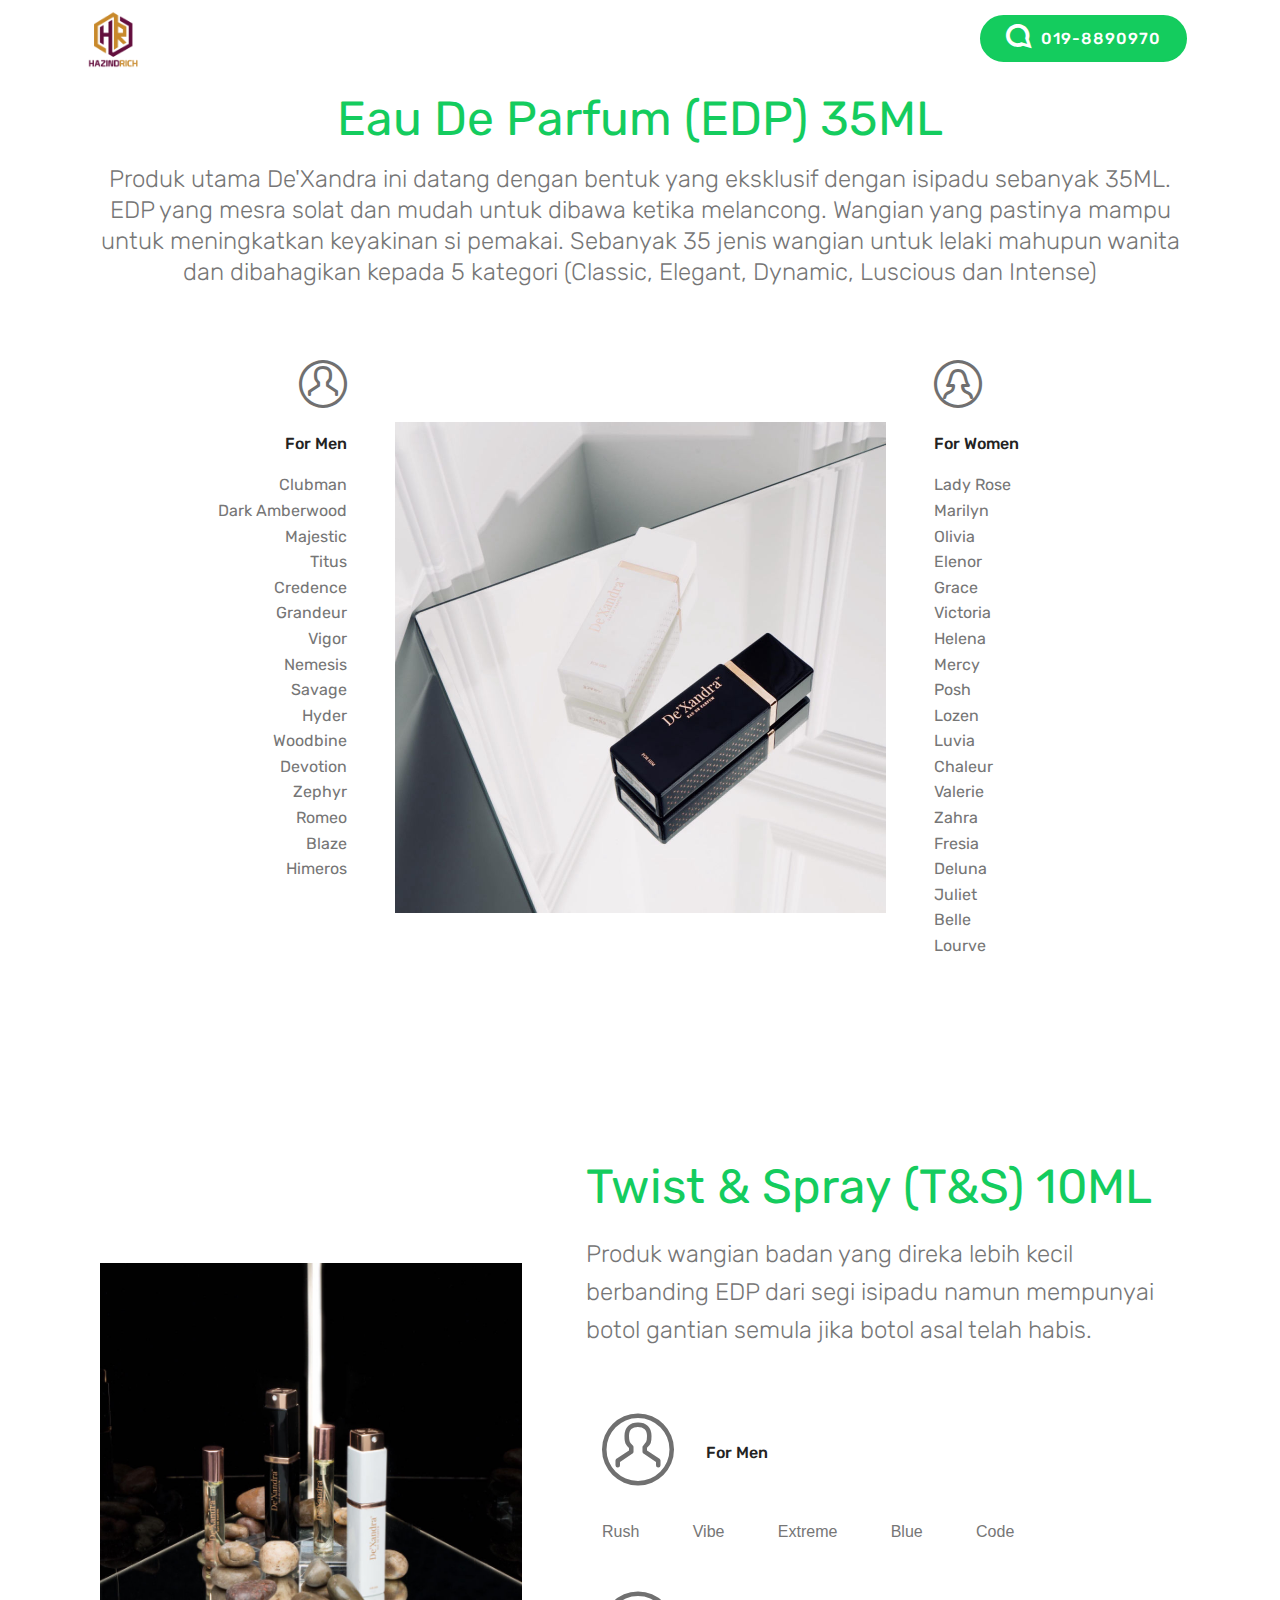
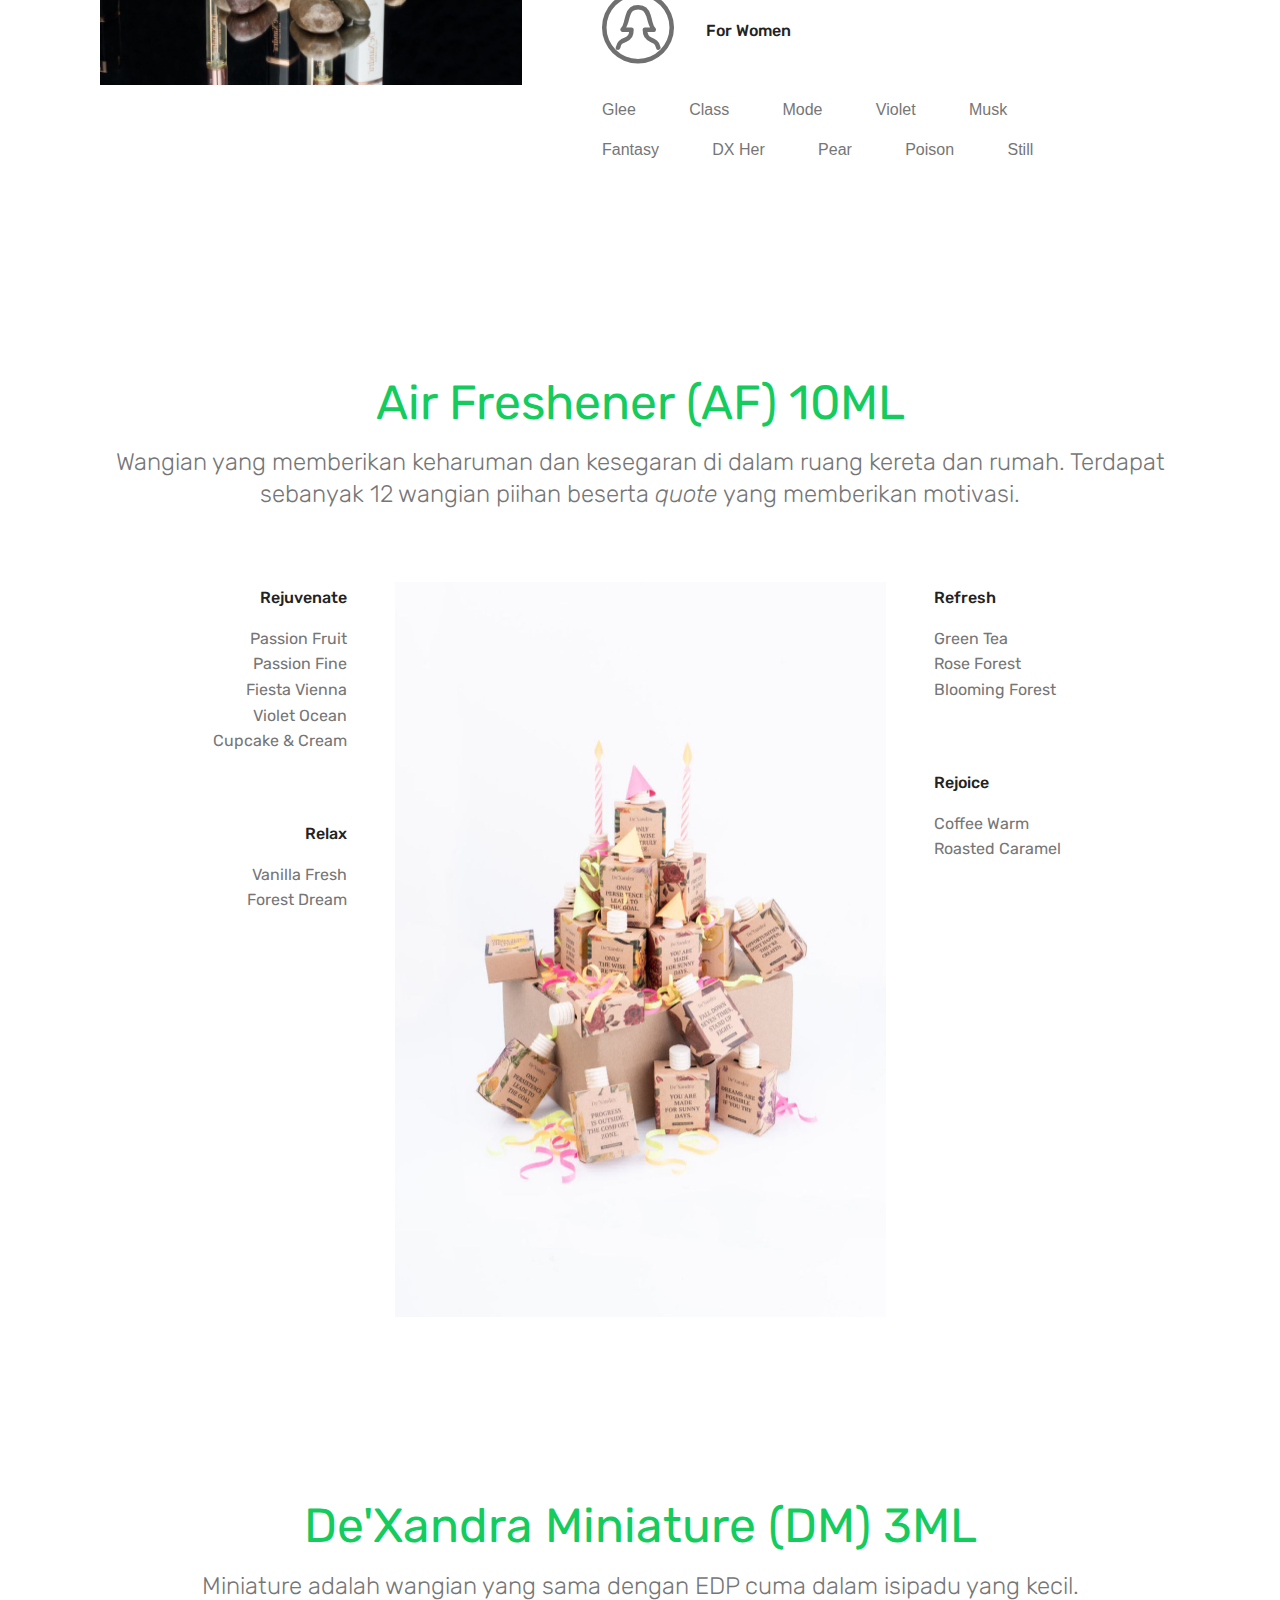
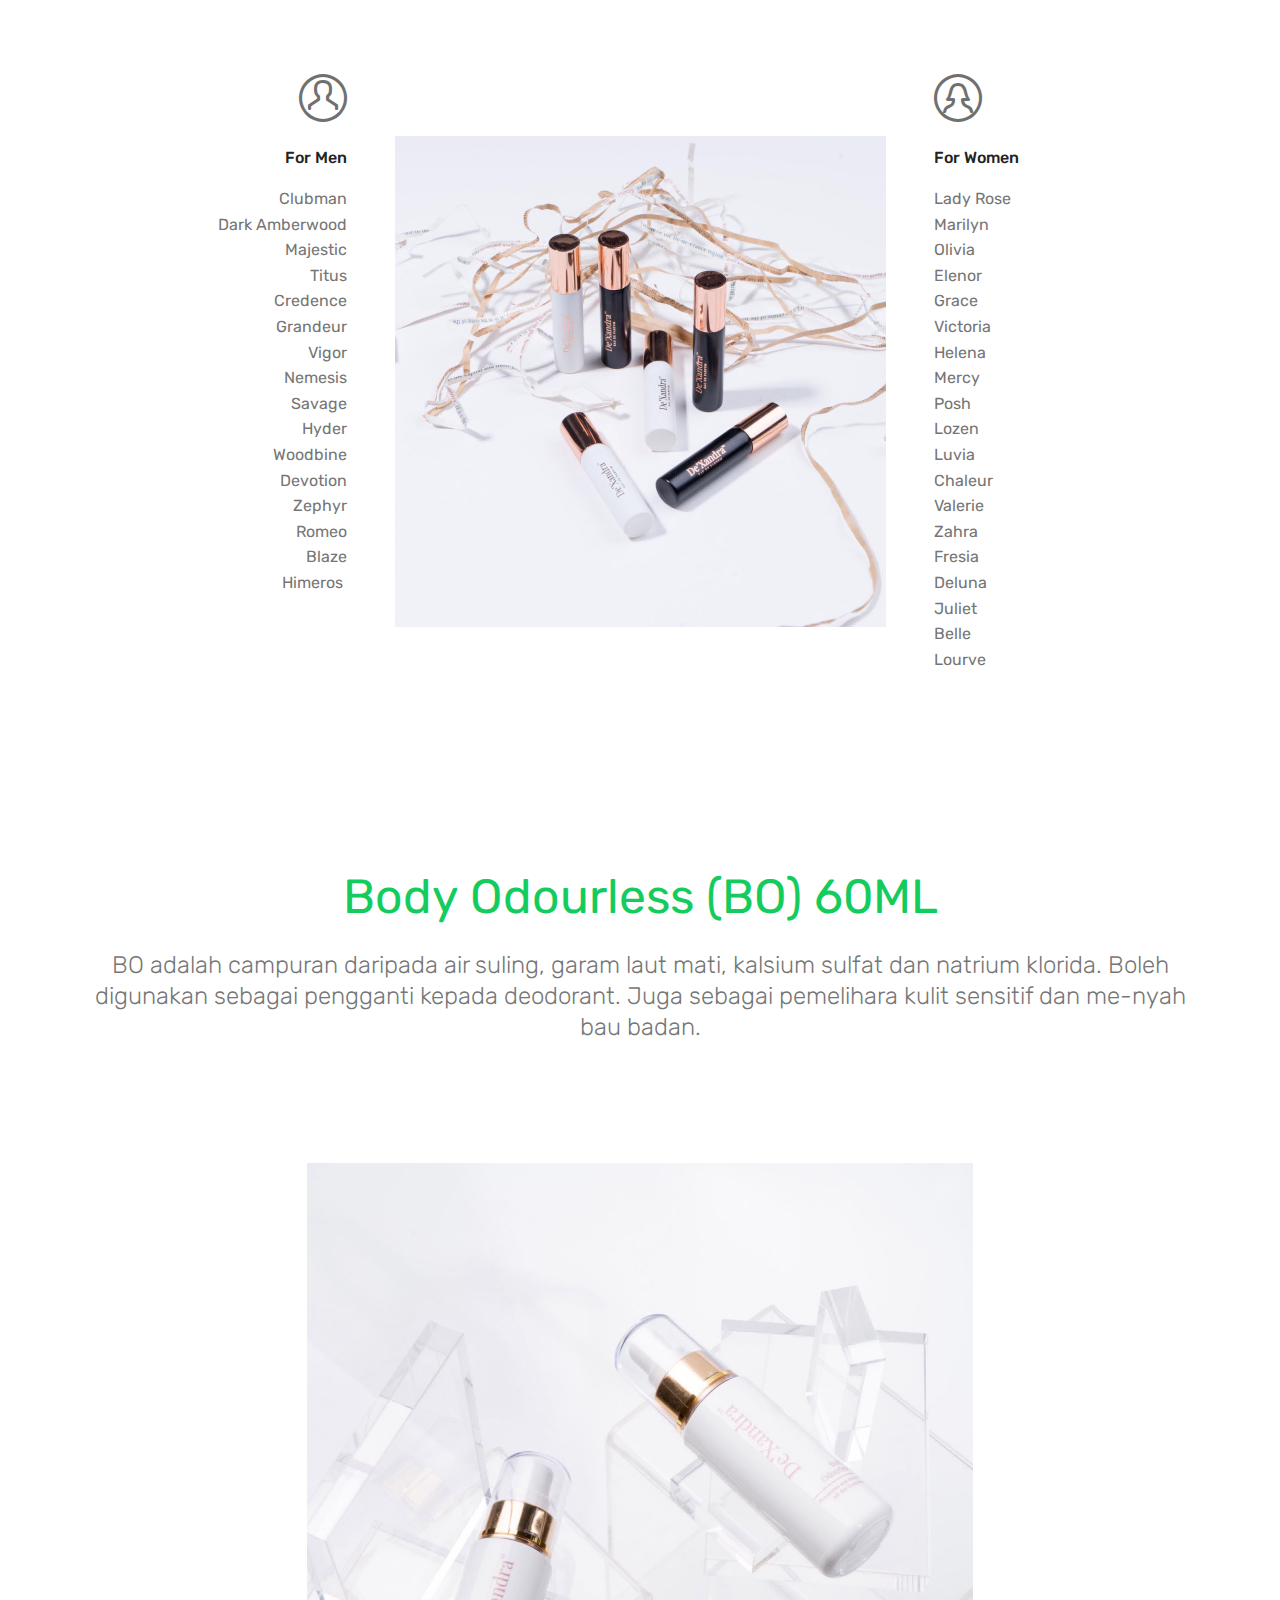
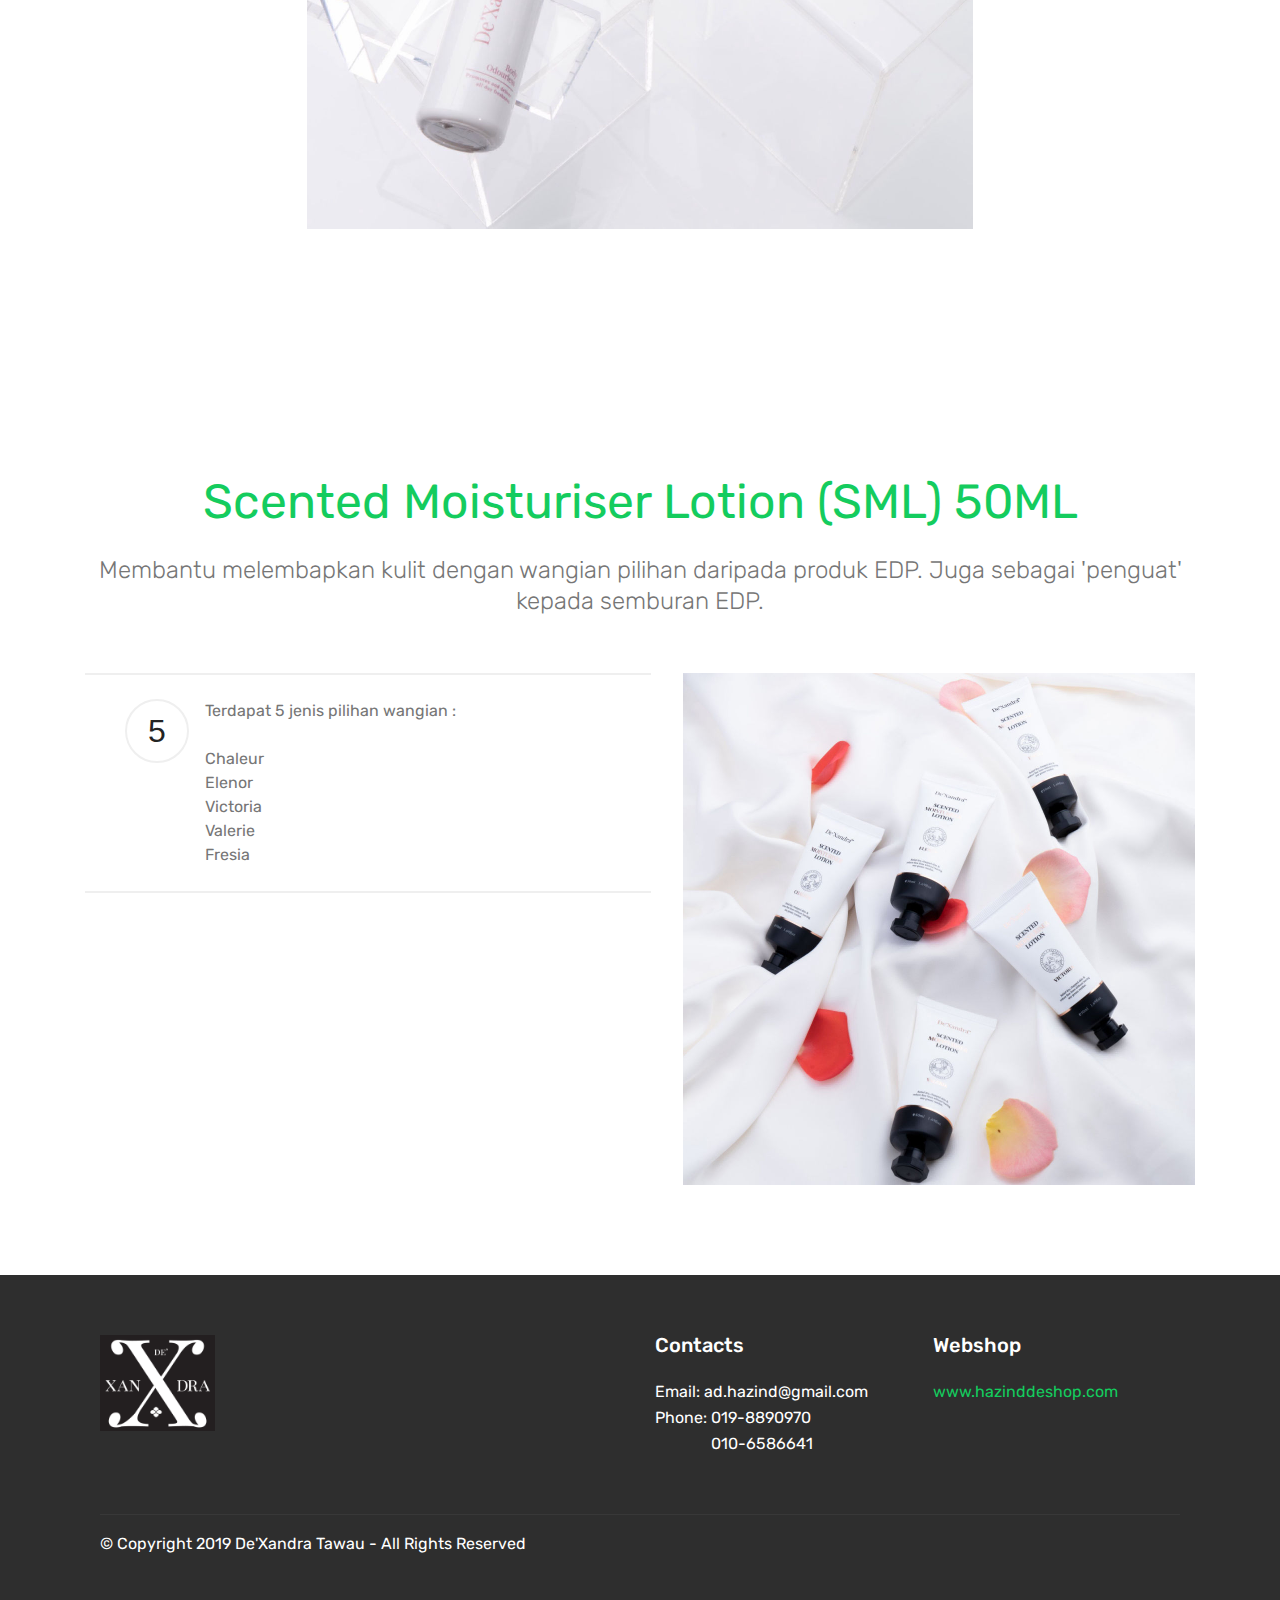
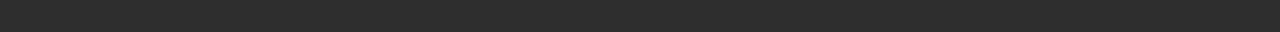
==== kenaliproduk.html @ 7e236469 "create github pages" ====
<!DOCTYPE html>
<html  >
<head>
  <!-- Site made with Mobirise Website Builder v4.10.7, https://mobirise.com -->
  <meta charset="UTF-8">
  <meta http-equiv="X-UA-Compatible" content="IE=edge">
  <meta name="generator" content="Mobirise v4.10.7, mobirise.com">
  <meta name="viewport" content="width=device-width, initial-scale=1, minimum-scale=1">
  <link rel="shortcut icon" href="assets/images/logo-hrich-final-122x122.png" type="image/x-icon">
  <meta name="description" content="Web Site Generator Description">
  
  <title>Produk</title>
  <link rel="stylesheet" href="assets/web/assets/mobirise-icons-bold/mobirise-icons-bold.css">
  <link rel="stylesheet" href="assets/web/assets/mobirise-icons/mobirise-icons.css">
  <link rel="stylesheet" href="assets/tether/tether.min.css">
  <link rel="stylesheet" href="assets/bootstrap/css/bootstrap.min.css">
  <link rel="stylesheet" href="assets/bootstrap/css/bootstrap-grid.min.css">
  <link rel="stylesheet" href="assets/bootstrap/css/bootstrap-reboot.min.css">
  <link rel="stylesheet" href="assets/socicon/css/styles.css">
  <link rel="stylesheet" href="assets/dropdown/css/style.css">
  <link rel="stylesheet" href="assets/theme/css/style.css">
  <link rel="stylesheet" href="assets/mobirise/css/mbr-additional.css" type="text/css">
  
  
  
</head>
<body>
  <section class="menu cid-rODPsnK6t2" once="menu" id="menu2-12">

    

    <nav class="navbar navbar-expand beta-menu navbar-dropdown align-items-center navbar-fixed-top navbar-toggleable-sm">
        <button class="navbar-toggler navbar-toggler-right" type="button" data-toggle="collapse" data-target="#navbarSupportedContent" aria-controls="navbarSupportedContent" aria-expanded="false" aria-label="Toggle navigation">
            <div class="hamburger">
                <span></span>
                <span></span>
                <span></span>
                <span></span>
            </div>
        </button>
        <div class="menu-logo">
            <div class="navbar-brand">
                <span class="navbar-logo">
                    
                        <a href="index.html"><img src="assets/images/logo-hrich-final-122x122.png" alt="" title="" style="height: 3.8rem;"></a>
                    
                </span>
                
            </div>
        </div>
        <div class="collapse navbar-collapse" id="navbarSupportedContent">
            
            <div class="navbar-buttons mbr-section-btn"><a class="btn btn-sm btn-primary display-4" href="http://www.wasap.my/+60198890970" target="_blank"><span class="socicon socicon-identica mbr-iconfont mbr-iconfont-btn"></span>
                    
                    019-8890970</a></div>
        </div>
    </nav>
</section>

<section class="engine"><a href="https://mobirise.info/t">free amp template</a></section><section class="features12 cid-rOG5N23fPe" id="features12-1k">
    
    

    

    <div class="container">
        <h2 class="mbr-section-title pb-2 mbr-fonts-style display-2"><a href="http://www.hazinddeshop.com" target="_blank">Eau De Parfum (EDP) 35ML</a></h2>
        <h3 class="mbr-section-subtitle pb-3 mbr-fonts-style display-5">Produk utama De'Xandra ini datang dengan bentuk yang eksklusif dengan isipadu sebanyak 35ML. EDP yang mesra solat dan mudah untuk dibawa ketika melancong. Wangian yang pastinya mampu untuk meningkatkan keyakinan si pemakai. Sebanyak 35 jenis wangian untuk lelaki mahupun wanita dan dibahagikan kepada 5 kategori (Classic, Elegant, Dynamic, Luscious dan Intense)</h3>

        <div class="media-container-row pt-5">
            <div class="block-content align-right">
                <div class="card pl-3 pr-3">
                    <div class="mbr-card-img-title">
                        <div class="card-img pb-3">
                             <span class="mbr-iconfont mbrib-user"></span>
                        </div>
                        <div class="mbr-crt-title">
                            <h4 class="card-title py-2 mbr-crt-title mbr-fonts-style display-7">
                                For Men</h4>
                        </div>
                    </div>                

                    <div class="card-box">
                        <p class="mbr-text mbr-section-text mbr-fonts-style display-7">
                            Clubman<br>Dark Amberwood<br>Majestic<br>Titus<br>Credence<br>Grandeur<br>Vigor<br>Nemesis<br>Savage<br>Hyder<br>Woodbine<br>Devotion<br>Zephyr<br>Romeo<br>Blaze<br>Himeros<br><br></p>
                    </div>
                </div>

                
            </div>

            <div class="mbr-figure m-auto" style="width: 50%;">
                <img src="assets/images/73413228-1820737238069653-815550560785661952-o-982x982.jpg" alt="Mobirise" title="">
            </div>

            <div class="block-content align-left">
                <div class="card pl-3 pr-3">
                    <div class="mbr-card-img-title">
                        <div class="card-img pb-3">
                             <span class="mbr-iconfont mbrib-user2"></span>
                        </div>
                        <div class="mbr-crt-title">
                            <h4 class="card-title py-2 mbr-crt-title mbr-fonts-style display-7">
                                For Women</h4>
                        </div>
                    </div>                

                    <div class="card-box">
                        <p class="mbr-text mbr-section-text mbr-fonts-style display-7">
                            Lady Rose<br>Marilyn<br>Olivia<br>Elenor<br>Grace<br>Victoria<br>Helena<br>Mercy<br>Posh<br>Lozen<br>Luvia<br>Chaleur<br>Valerie<br>Zahra<br>Fresia<br>Deluna<br>Juliet<br>Belle<br>Lourve</p>
                    </div>
                </div>

                
            </div>
        </div>
    </div>
</section>

<section class="features11 cid-rOGgxRdIjV" id="features11-1m">

    

    

    <div class="container">   
        <div class="col-md-12">
            <div class="media-container-row">
                <div class="mbr-figure m-auto" style="width: 45%;">
                    <img src="assets/images/77053039-1874132932730083-3305264650404233216-o-952x952.jpg" alt="Mobirise" title="">
                </div>
                <div class=" align-left aside-content">
                    <h2 class="mbr-title pt-2 mbr-fonts-style display-2"><a href="http://www.hazinddeshop.com" target="_blank">
                        Twist &amp; Spray (T&amp;S) 10ML</a></h2>
                    <div class="mbr-section-text">
                        <p class="mbr-text mb-5 pt-3 mbr-light mbr-fonts-style display-5">Produk wangian badan yang direka lebih kecil berbanding EDP dari segi isipadu namun mempunyai botol gantian semula jika botol asal telah habis.</p>
                    </div>

                    <div class="block-content">
                        <div class="card p-3 pr-3">
                            <div class="media">
                                <div class=" align-self-center card-img pb-3">
                                    <span class="mbr-iconfont mbrib-user"></span>
                                </div>     
                                <div class="media-body">
                                    <h4 class="card-title mbr-fonts-style display-7">
                                        For Men</h4>
                                </div>
                            </div>                

                            <div class="card-box">
                                <p class="block-text mbr-fonts-style display-7"></p><p><span style="font-size: 1rem; background-color: transparent;">Rush</span>&nbsp;&nbsp;&nbsp;&nbsp;&nbsp;&nbsp;&nbsp;&nbsp;&nbsp; &nbsp; Vibe&nbsp;&nbsp;&nbsp;&nbsp;&nbsp;&nbsp;&nbsp;&nbsp;&nbsp; &nbsp; Extreme&nbsp;&nbsp;&nbsp;&nbsp;&nbsp;&nbsp;&nbsp;&nbsp;&nbsp; &nbsp; Blue&nbsp;&nbsp;&nbsp;&nbsp;&nbsp;&nbsp;&nbsp;&nbsp;&nbsp; &nbsp; Code<span style="font-size: 1rem; background-color: transparent;">&nbsp; &nbsp;&nbsp;</span></p><p></p>
                            </div>
                        </div>

                        <div class="card p-3 pr-3">
                            <div class="media">
                                <div class="align-self-center card-img pb-3">
                                    <span class="mbr-iconfont mbrib-user2"></span>
                                </div>     
                                <div class="media-body">
                                    <h4 class="card-title mbr-fonts-style display-7">
                                        For Women</h4>
                                </div>
                            </div>                

                            <div class="card-box">
                                <p class="block-text mbr-fonts-style display-7"></p><p>
                                    Glee&nbsp;&nbsp;&nbsp;&nbsp;&nbsp;&nbsp;&nbsp;&nbsp;&nbsp; &nbsp; Class&nbsp;&nbsp;&nbsp;&nbsp;&nbsp;&nbsp;&nbsp;&nbsp;&nbsp; &nbsp; Mode&nbsp;&nbsp;&nbsp;&nbsp;&nbsp;&nbsp;&nbsp;&nbsp;&nbsp; &nbsp; Violet&nbsp;&nbsp;&nbsp;&nbsp;&nbsp;&nbsp;&nbsp;&nbsp;&nbsp; &nbsp; Musk</p><p>Fantasy&nbsp;&nbsp;&nbsp;&nbsp;&nbsp;&nbsp;&nbsp;&nbsp;&nbsp; &nbsp; DX Her&nbsp;&nbsp;&nbsp;&nbsp;&nbsp;&nbsp;&nbsp;&nbsp;&nbsp; &nbsp; Pear&nbsp;&nbsp;&nbsp;&nbsp;&nbsp;&nbsp;&nbsp;&nbsp;&nbsp; &nbsp; Poison&nbsp;&nbsp;&nbsp;&nbsp;&nbsp;&nbsp;&nbsp;&nbsp;&nbsp; &nbsp; Still</p><p></p>
                            </div>
                        </div>
                    </div>
                </div>
            </div>
        </div> 
    </div>          
</section>

<section class="features12 cid-rOG84f9kdB" id="features12-1l">
    
    

    

    <div class="container">
        <h2 class="mbr-section-title pb-2 mbr-fonts-style display-2"><a href="http://www.hazinddeshop.com">
            Air Freshener (AF) 10ML</a></h2>
        <h3 class="mbr-section-subtitle pb-3 mbr-fonts-style display-5">
            Wangian yang memberikan keharuman dan kesegaran di dalam ruang kereta dan rumah. Terdapat sebanyak 12 wangian piihan beserta <em>quote </em>yang memberikan motivasi.</h3>

        <div class="media-container-row pt-5">
            <div class="block-content align-right">
                <div class="card pl-3 pr-3 pb-5">
                    <div class="mbr-card-img-title">
                        
                        <div class="mbr-crt-title">
                            <h4 class="card-title py-2 mbr-crt-title mbr-fonts-style display-7">
                                Rejuvenate</h4>
                        </div>
                    </div>                

                    <div class="card-box">
                        <p class="mbr-text mbr-section-text mbr-fonts-style display-7">
                            Passion Fruit<br>Passion Fine<br>Fiesta Vienna<br>Violet Ocean<br>Cupcake &amp; Cream</p>
                    </div>
                </div>

                <div class="card pl-3 pr-3">
                    <div class="mbr-card-img-title">
                        
                        <div class="mbr-crt-title">
                            <h4 class="card-title py-2 mbr-crt-title mbr-fonts-style display-7">
                                Relax</h4>
                        </div>
                    </div>
                    <div class="card-box">
                        <p class="mbr-text mbr-section-text mbr-fonts-style display-7">
                            Vanilla Fresh<br>Forest Dream</p>
                    </div>
                </div>
            </div>

            <div class="mbr-figure m-auto" style="width: 50%;">
                <img src="assets/images/82979944-1940315989445110-6666655422331486208-o-982x1471.jpg" alt="Mobirise" title="">
            </div>

            <div class="block-content align-left">
                <div class="card pl-3 pr-3 pb-5">
                    <div class="mbr-card-img-title">
                        
                        <div class="mbr-crt-title">
                            <h4 class="card-title py-2 mbr-crt-title mbr-fonts-style display-7">
                                Refresh</h4>
                        </div>
                    </div>                

                    <div class="card-box">
                        <p class="mbr-text mbr-section-text mbr-fonts-style display-7">
                            Green Tea<br>Rose Forest<br>Blooming Forest</p>
                    </div>
                </div>

                <div class="card pl-3 pr-3">
                    <div class="mbr-card-img-title">
                        
                        <div class="mbr-crt-title">
                            <h4 class="card-title py-2 mbr-crt-title mbr-fonts-style display-7">
                                Rejoice</h4>
                        </div>
                    </div>
                    <div class="card-box">
                        <p class="mbr-text mbr-section-text mbr-fonts-style display-7">
                            Coffee Warm<br>Roasted Caramel</p>
                    </div>
                </div>
            </div>
        </div>
    </div>
</section>

<section class="features12 cid-rOGmTGc6AU" id="features12-1n">
    
    

    

    <div class="container">
        <h2 class="mbr-section-title pb-2 mbr-fonts-style display-2"><a href="http://www.hazinddeshop.com">
            De'Xandra Miniature (DM) 3ML</a></h2>
        <h3 class="mbr-section-subtitle pb-3 mbr-fonts-style display-5">
            Miniature adalah wangian yang sama dengan EDP cuma dalam isipadu yang kecil.</h3>

        <div class="media-container-row pt-5">
            <div class="block-content align-right">
                <div class="card pl-3 pr-3">
                    <div class="mbr-card-img-title">
                        <div class="card-img pb-3">
                             <span class="mbr-iconfont mbrib-user"></span>
                        </div>
                        <div class="mbr-crt-title">
                            <h4 class="card-title py-2 mbr-crt-title mbr-fonts-style display-7">
                                For Men</h4>
                        </div>
                    </div>                

                    <div class="card-box">
                        <p class="mbr-text mbr-section-text mbr-fonts-style display-7">Clubman
<br>Dark Amberwood
<br>Majestic
<br>Titus
<br>Credence
<br>Grandeur
<br>Vigor
<br>Nemesis
<br>Savage
<br>Hyder
<br>Woodbine
<br>Devotion
<br>Zephyr
<br>Romeo
<br>Blaze
<br>Himeros&nbsp;<br></p>
                    </div>
                </div>

                
            </div>

            <div class="mbr-figure m-auto" style="width: 50%;">
                <img src="assets/images/81234299-1919164448226931-4852994443805982720-o-982x982.jpg" alt="Mobirise" title="">
            </div>

            <div class="block-content align-left">
                <div class="card pl-3 pr-3">
                    <div class="mbr-card-img-title">
                        <div class="card-img pb-3">
                             <span class="mbr-iconfont mbrib-user2"></span>
                        </div>
                        <div class="mbr-crt-title">
                            <h4 class="card-title py-2 mbr-crt-title mbr-fonts-style display-7">
                                For Women</h4>
                        </div>
                    </div>                

                    <div class="card-box">
                        <p class="mbr-text mbr-section-text mbr-fonts-style display-7">Lady Rose
<br>Marilyn
<br>Olivia
<br>Elenor
<br>Grace
<br>Victoria
<br>Helena
<br>Mercy
<br>Posh
<br>Lozen
<br>Luvia
<br>Chaleur
<br>Valerie
<br>Zahra
<br>Fresia
<br>Deluna
<br>Juliet
<br>Belle
<br>Lourve</p>
                    </div>
                </div>

                
            </div>
        </div>
    </div>
</section>

<section class="features14 cid-rOGG4KeGp2" id="features14-1o">
    
    

    
    <div class="container align-center">
        <h2 class="mbr-section-title pb-3 mbr-fonts-style display-2"><a href="http://www.hazinddeshop.com">
            Body Odourless (BO) 60ML</a></h2>
        <h3 class="mbr-section-subtitle pb-5 mbr-fonts-style display-5">BO adalah campuran daripada air suling, garam laut mati, kalsium sulfat dan natrium klorida. Boleh digunakan sebagai pengganti kepada deodorant. Juga sebagai pemelihara kulit sensitif dan me-nyah bau badan.</h3>
        <div class="media-container-column">
            <div class="row justify-content-center">
                <div class="card p-4 col-12 col-md-6 col-lg-4 mbr-al-i-c">
                    <div class="media pb-3">
                        
                        <div class="media-body">
                            
                        </div>
                    </div>                
                    <div class="card-box align-left">
                        
                    </div>
                </div>

                <div class="card p-4 col-12 col-md-6 col-lg-4 mbr-al-i-c">
                <div class="media pb-3">
                    
                    <div class="media-body">
                        
                    </div>
                </div>
                    <div class="card-box align-left">
                        
                    </div>
                </div>

                <div class="card p-4 col-12 col-md-6 col-lg-4 mbr-al-i-c">
                <div class="media pb-3">
                    
                    <div class="media-body">
                        
                    </div>
                </div>
                    <div class="card-box align-left">
                        
                    </div>
                </div>

                
            </div>
            <div class="media-container-row image-row">
                <div class="mbr-figure" style="width: 60%;">
                    <img src="assets/images/71187397-1807450106065033-1467171849199681536-o-1332x1332.jpg" alt="Mobirise" title="">
                </div>
            </div>
        </div>
    </div>
</section>

<section class="counters4 counters cid-rOGHN8rk4S" id="counters4-1p">

    

    

    <div class="container pt-4 mt-2">
        <h2 class="mbr-section-title pb-3 align-center mbr-fonts-style display-2"><a href="http://www.hazinddeshop.com">Scented Moisturiser Lotion (SML) 50ML</a></h2>
        <h3 class="mbr-section-subtitle pb-5 align-center mbr-fonts-style display-5">
            Membantu melembapkan kulit dengan wangian pilihan daripada produk EDP. Juga sebagai 'penguat' kepada semburan EDP.</h3>
        <div class="media-container-row">
            <div class="media-block m-auto" style="width: 49%;">
                <div class="mbr-figure">
                    <img src="assets/images/82360156-1925012154308827-6504012252146827264-o-1024x1024.jpg" alt="" title="">
                </div>
            </div>
            <div class="cards-block">
                <div class="cards-container">
                    <div class="card px-3 align-left col-12">
                        <div class="panel-item p-4 d-flex align-items-start">
                            <div class="card-img pr-3">
                                <h3 class="img-text d-flex align-items-center justify-content-center">5</h3>
                            </div>
                            <div class="card-text">
                                
                                <p class="mbr-content-text mbr-fonts-style display-7">
                                    Terdapat 5 jenis pilihan wangian :<br><br>Chaleur<br>Elenor<br>Victoria<br>Valerie<br>Fresia</p>
                            </div>
                        </div>
                    </div>
                    
                    
                    
                </div>
            </div>
        </div>
    </div>
</section>

<section class="cid-rOM2avBDNs" id="footer1-z">

    

    

    <div class="container">
        <div class="media-container-row content text-white">
            <div class="col-12 col-md-3">
                <div class="media-wrap">
                    <a href="https://mobirise.com/">
                        <img src="assets/images/logo-marks-5-192x187.png" alt="Mobirise" title="">
                    </a>
                </div>
            </div>
            <div class="col-12 col-md-3 mbr-fonts-style display-7">
                <h5 class="pb-3"></h5>
                <p class="mbr-text"></p>
            </div>
            <div class="col-12 col-md-3 mbr-fonts-style display-7">
                <h5 class="pb-3">
                    Contacts
                </h5>
                <p class="mbr-text">
                    Email: ad.hazind@gmail.com
                    <br>Phone: 019-8890970<br>&nbsp; &nbsp; &nbsp; &nbsp; &nbsp; &nbsp; &nbsp; 010-6586641&nbsp;<br><br></p>
            </div>
            <div class="col-12 col-md-3 mbr-fonts-style display-7">
                <h5 class="pb-3">
                    Webshop</h5>
                <p class="mbr-text"><a href="https://www.hazinddeshop.com" target="_blank">www.hazinddeshop.com</a></p>
            </div>
        </div>
        <div class="footer-lower">
            <div class="media-container-row">
                <div class="col-sm-12">
                    <hr>
                </div>
            </div>
            <div class="media-container-row mbr-white">
                <div class="col-sm-6 copyright">
                    <p class="mbr-text mbr-fonts-style display-7">
                        © Copyright 2019 De'Xandra Tawau - All Rights Reserved
                    </p>
                </div>
                <div class="col-md-6">
                    
                </div>
            </div>
        </div>
    </div>
</section>


  <script src="assets/web/assets/jquery/jquery.min.js"></script>
  <script src="assets/tether/tether.min.js"></script>
  <script src="assets/popper/popper.min.js"></script>
  <script src="assets/bootstrap/js/bootstrap.min.js"></script>
  <script src="assets/smoothscroll/smooth-scroll.js"></script>
  <script src="assets/touchswipe/jquery.touch-swipe.min.js"></script>
  <script src="assets/viewportchecker/jquery.viewportchecker.js"></script>
  <script src="assets/dropdown/js/nav-dropdown.js"></script>
  <script src="assets/dropdown/js/navbar-dropdown.js"></script>
  <script src="assets/theme/js/script.js"></script>
  
  
</body>
</html>
---- assets/web/assets/mobirise-icons-bold/mobirise-icons-bold.css ----
@font-face {
  font-family: 'mobirise-icons-bold';
  src:  url('mobirise-icons-bold.eot?m1l4yr');
  src:  url('mobirise-icons-bold.eot?m1l4yr#iefix') format('embedded-opentype'),
    url('mobirise-icons-bold.ttf?m1l4yr') format('truetype'),
    url('mobirise-icons-bold.woff?m1l4yr') format('woff'),
    url('mobirise-icons-bold.svg?m1l4yr#mobirise-icons-bold') format('svg');
  font-weight: normal;
  font-style: normal;
}

[class^="mbrib-"], [class*="mbrib-"] {
  /* use !important to prevent issues with browser extensions that change fonts */
  font-family: 'mobirise-icons-bold' !important;
  speak: none;
  font-style: normal;
  font-weight: normal;
  font-variant: normal;
  text-transform: none;
  line-height: 1;

  /* Better Font Rendering =========== */
  -webkit-font-smoothing: antialiased;
  -moz-osx-font-smoothing: grayscale;
}

.mbrib-add-submenu:before {
  content: "\e900";
}
.mbrib-alert:before {
  content: "\e901";
}
.mbrib-align-center:before {
  content: "\e902";
}
.mbrib-align-justify:before {
  content: "\e903";
}
.mbrib-align-left:before {
  content: "\e904";
}
.mbrib-align-right:before {
  content: "\e905";
}
.mbrib-android:before {
  content: "\e906";
}
.mbrib-apple:before {
  content: "\e907";
}
.mbrib-arrow-down:before {
  content: "\e908";
}
.mbrib-arrow-next:before {
  content: "\e909";
}
.mbrib-arrow-prev:before {
  content: "\e90a";
}
.mbrib-arrow-up:before {
  content: "\e90b";
}
.mbrib-bold:before {
  content: "\e90c";
}
.mbrib-bookmark:before {
  content: "\e90d";
}
.mbrib-bootstrap:before {
  content: "\e90e";
}
.mbrib-briefcase:before {
  content: "\e90f";
}
.mbrib-browse:before {
  content: "\e910";
}
.mbrib-bulleted-list:before {
  content: "\e911";
}
.mbrib-calendar:before {
  content: "\e912";
}
.mbrib-camera:before {
  content: "\e913";
}
.mbrib-cart-add:before {
  content: "\e914";
}
.mbrib-cart-full:before {
  content: "\e915";
}
.mbrib-cash:before {
  content: "\e916";
}
.mbrib-change-style:before {
  content: "\e917";
}
.mbrib-chat:before {
  content: "\e918";
}
.mbrib-clock:before {
  content: "\e919";
}
.mbrib-close:before {
  content: "\e91a";
}
.mbrib-cloud:before {
  content: "\e91b";
}
.mbrib-code:before {
  content: "\e91c";
}
.mbrib-contact-form:before {
  content: "\e91d";
}
.mbrib-credit-card:before {
  content: "\e91e";
}
.mbrib-cursor-click:before {
  content: "\e91f";
}
.mbrib-cust-feedback:before {
  content: "\e920";
}
.mbrib-database:before {
  content: "\e921";
}
.mbrib-delivery:before {
  content: "\e922";
}
.mbrib-desktop:before {
  content: "\e923";
}
.mbrib-devices:before {
  content: "\e924";
}
.mbrib-down:before {
  content: "\e925";
}
.mbrib-download:before {
  content: "\e926";
}
.mbrib-drag-n-drop:before {
  content: "\e927";
}
.mbrib-drag-n-drop2:before {
  content: "\e928";
}
.mbrib-edit:before {
  content: "\e929";
}
.mbrib-edit2:before {
  content: "\e92a";
}
.mbrib-error:before {
  content: "\e92b";
}
.mbrib-extension:before {
  content: "\e92c";
}
.mbrib-features:before {
  content: "\e92d";
}
.mbrib-file:before {
  content: "\e92e";
}
.mbrib-flag:before {
  content: "\e92f";
}
.mbrib-folder:before {
  content: "\e930";
}
.mbrib-gift:before {
  content: "\e931";
}
.mbrib-github:before {
  content: "\e932";
}
.mbrib-globe-2:before {
  content: "\e933";
}
.mbrib-globe:before {
  content: "\e934";
}
.mbrib-growing-chart:before {
  content: "\e935";
}
.mbrib-hearth:before {
  content: "\e936";
}
.mbrib-help:before {
  content: "\e937";
}
.mbrib-home:before {
  content: "\e938";
}
.mbrib-hot-cup:before {
  content: "\e939";
}
.mbrib-idea:before {
  content: "\e93a";
}
.mbrib-image-gallery:before {
  content: "\e93b";
}
.mbrib-image-slider:before {
  content: "\e93c";
}
.mbrib-info:before {
  content: "\e93d";
}
.mbrib-italic:before {
  content: "\e93e";
}
.mbrib-key:before {
  content: "\e93f";
}
.mbrib-laptop:before {
  content: "\e940";
}
.mbrib-layers:before {
  content: "\e941";
}
.mbrib-left-right:before {
  content: "\e942";
}
.mbrib-left:before {
  content: "\e943";
}
.mbrib-letter:before {
  content: "\e944";
}
.mbrib-like:before {
  content: "\e945";
}
.mbrib-link:before {
  content: "\e946";
}
.mbrib-lock:before {
  content: "\e947";
}
.mbrib-login:before {
  content: "\e948";
}
.mbrib-logout:before {
  content: "\e949";
}
.mbrib-magic-stick:before {
  content: "\e94a";
}
.mbrib-map-pin:before {
  content: "\e94b";
}
.mbrib-menu:before {
  content: "\e94c";
}
.mbrib-mobile:before {
  content: "\e94d";
}
.mbrib-mobile2:before {
  content: "\e94e";
}
.mbrib-mobirise:before {
  content: "\e94f";
}
.mbrib-more-horizontal:before {
  content: "\e950";
}
.mbrib-more-vertical:before {
  content: "\e951";
}
.mbrib-music:before {
  content: "\e952";
}
.mbrib-new-file:before {
  content: "\e953";
}
.mbrib-numbered-list:before {
  content: "\e954";
}
.mbrib-opened-folder:before {
  content: "\e955";
}
.mbrib-pages:before {
  content: "\e956";
}
.mbrib-paper-plane:before {
  content: "\e957";
}
.mbrib-paperclip:before {
  content: "\e958";
}
.mbrib-photo:before {
  content: "\e959";
}
.mbrib-photos:before {
  content: "\e95a";
}
.mbrib-pin:before {
  content: "\e95b";
}
.mbrib-play:before {
  content: "\e95c";
}
.mbrib-plus:before {
  content: "\e95d";
}
.mbrib-preview:before {
  content: "\e95e";
}
.mbrib-print:before {
  content: "\e95f";
}
.mbrib-protect:before {
  content: "\e960";
}
.mbrib-question:before {
  content: "\e961";
}
.mbrib-quote-left:before {
  content: "\e962";
}
.mbrib-quote-right:before {
  content: "\e963";
}
.mbrib-redo:before {
  content: "\e964";
}
.mbrib-refresh:before {
  content: "\e965";
}
.mbrib-responsive:before {
  content: "\e966";
}
.mbrib-right:before {
  content: "\e967";
}
.mbrib-rocket:before {
  content: "\e968";
}
.mbrib-sad-face:before {
  content: "\e969";
}
.mbrib-sale:before {
  content: "\e96a";
}
.mbrib-save:before {
  content: "\e96b";
}
.mbrib-search:before {
  content: "\e96c";
}
.mbrib-setting:before {
  content: "\e96d";
}
.mbrib-setting2:before {
  content: "\e96e";
}
.mbrib-setting3:before {
  content: "\e96f";
}
.mbrib-share:before {
  content: "\e970";
}
.mbrib-shopping-bag:before {
  content: "\e971";
}
.mbrib-shopping-basket:before {
  content: "\e972";
}
.mbrib-shopping-cart:before {
  content: "\e973";
}
.mbrib-sites:before {
  content: "\e974";
}
.mbrib-smile-face:before {
  content: "\e975";
}
.mbrib-speed:before {
  content: "\e976";
}
.mbrib-star:before {
  content: "\e977";
}
.mbrib-success:before {
  content: "\e978";
}
.mbrib-sun:before {
  content: "\e979";
}
.mbrib-sun2:before {
  content: "\e97a";
}
.mbrib-tablet-vertical:before {
  content: "\e97b";
}
.mbrib-tablet:before {
  content: "\e97c";
}
.mbrib-target:before {
  content: "\e97d";
}
.mbrib-timer:before {
  content: "\e97e";
}
.mbrib-to-ftp:before {
  content: "\e97f";
}
.mbrib-to-local-drive:before {
  content: "\e980";
}
.mbrib-touch-swipe:before {
  content: "\e981";
}
.mbrib-touch:before {
  content: "\e982";
}
.mbrib-trash:before {
  content: "\e983";
}
.mbrib-underline:before {
  content: "\e984";
}
.mbrib-undo:before {
  content: "\e985";
}
.mbrib-unlink:before {
  content: "\e986";
}
.mbrib-unlock:before {
  content: "\e987";
}
.mbrib-up-down:before {
  content: "\e988";
}
.mbrib-up:before {
  content: "\e989";
}
.mbrib-update:before {
  content: "\e98a";
}
.mbrib-upload:before {
  content: "\e98b";
}
.mbrib-user:before {
  content: "\e98c";
}
.mbrib-user2:before {
  content: "\e98d";
}
.mbrib-users:before {
  content: "\e98e";
}
.mbrib-video-play:before {
  content: "\e98f";
}
.mbrib-video:before {
  content: "\e990";
}
.mbrib-watch:before {
  content: "\e991";
}
.mbrib-website-theme:before {
  content: "\e992";
}
.mbrib-wifi:before {
  content: "\e993";
}
.mbrib-windows:before {
  content: "\e994";
}
.mbrib-zoom-out:before {
  content: "\e995";
}
---- assets/web/assets/mobirise-icons/mobirise-icons.css ----
@font-face {
  font-family: 'MobiriseIcons';
  src:  url('mobirise-icons.eot?spat4u');
  src:  url('mobirise-icons.eot?spat4u#iefix') format('embedded-opentype'),
    url('mobirise-icons.ttf?spat4u') format('truetype'),
    url('mobirise-icons.woff?spat4u') format('woff'),
    url('mobirise-icons.svg?spat4u#MobiriseIcons') format('svg');
  font-weight: normal;
  font-style: normal;
}

[class^="mbri-"], [class*=" mbri-"] {
  /* use !important to prevent issues with browser extensions that change fonts */
  font-family: MobiriseIcons !important;
  speak: none;
  font-style: normal;
  font-weight: normal;
  font-variant: normal;
  text-transform: none;
  line-height: 1;

  /* Better Font Rendering =========== */
  -webkit-font-smoothing: antialiased;
  -moz-osx-font-smoothing: grayscale;
}

.mbri-add-submenu:before {
  content: "\e900";
}
.mbri-alert:before {
  content: "\e901";
}
.mbri-align-center:before {
  content: "\e902";
}
.mbri-align-justify:before {
  content: "\e903";
}
.mbri-align-left:before {
  content: "\e904";
}
.mbri-align-right:before {
  content: "\e905";
}
.mbri-android:before {
  content: "\e906";
}
.mbri-apple:before {
  content: "\e907";
}
.mbri-arrow-down:before {
  content: "\e908";
}
.mbri-arrow-next:before {
  content: "\e909";
}
.mbri-arrow-prev:before {
  content: "\e90a";
}
.mbri-arrow-up:before {
  content: "\e90b";
}
.mbri-bold:before {
  content: "\e90c";
}
.mbri-bookmark:before {
  content: "\e90d";
}
.mbri-bootstrap:before {
  content: "\e90e";
}
.mbri-briefcase:before {
  content: "\e90f";
}
.mbri-browse:before {
  content: "\e910";
}
.mbri-bulleted-list:before {
  content: "\e911";
}
.mbri-calendar:before {
  content: "\e912";
}
.mbri-camera:before {
  content: "\e913";
}
.mbri-cart-add:before {
  content: "\e914";
}
.mbri-cart-full:before {
  content: "\e915";
}
.mbri-cash:before {
  content: "\e916";
}
.mbri-change-style:before {
  content: "\e917";
}
.mbri-chat:before {
  content: "\e918";
}
.mbri-clock:before {
  content: "\e919";
}
.mbri-close:before {
  content: "\e91a";
}
.mbri-cloud:before {
  content: "\e91b";
}
.mbri-code:before {
  content: "\e91c";
}
.mbri-contact-form:before {
  content: "\e91d";
}
.mbri-credit-card:before {
  content: "\e91e";
}
.mbri-cursor-click:before {
  content: "\e91f";
}
.mbri-cust-feedback:before {
  content: "\e920";
}
.mbri-database:before {
  content: "\e921";
}
.mbri-delivery:before {
  content: "\e922";
}
.mbri-desktop:before {
  content: "\e923";
}
.mbri-devices:before {
  content: "\e924";
}
.mbri-down:before {
  content: "\e925";
}
.mbri-download:before {
  content: "\e989";
}
.mbri-drag-n-drop:before {
  content: "\e927";
}
.mbri-drag-n-drop2:before {
  content: "\e928";
}
.mbri-edit:before {
  content: "\e929";
}
.mbri-edit2:before {
  content: "\e92a";
}
.mbri-error:before {
  content: "\e92b";
}
.mbri-extension:before {
  content: "\e92c";
}
.mbri-features:before {
  content: "\e92d";
}
.mbri-file:before {
  content: "\e92e";
}
.mbri-flag:before {
  content: "\e92f";
}
.mbri-folder:before {
  content: "\e930";
}
.mbri-gift:before {
  content: "\e931";
}
.mbri-github:before {
  content: "\e932";
}
.mbri-globe:before {
  content: "\e933";
}
.mbri-globe-2:before {
  content: "\e934";
}
.mbri-growing-chart:before {
  content: "\e935";
}
.mbri-hearth:before {
  content: "\e936";
}
.mbri-help:before {
  content: "\e937";
}
.mbri-home:before {
  content: "\e938";
}
.mbri-hot-cup:before {
  content: "\e939";
}
.mbri-idea:before {
  content: "\e93a";
}
.mbri-image-gallery:before {
  content: "\e93b";
}
.mbri-image-slider:before {
  content: "\e93c";
}
.mbri-info:before {
  content: "\e93d";
}
.mbri-italic:before {
  content: "\e93e";
}
.mbri-key:before {
  content: "\e93f";
}
.mbri-laptop:before {
  content: "\e940";
}
.mbri-layers:before {
  content: "\e941";
}
.mbri-left-right:before {
  content: "\e942";
}
.mbri-left:before {
  content: "\e943";
}
.mbri-letter:before {
  content: "\e944";
}
.mbri-like:before {
  content: "\e945";
}
.mbri-link:before {
  content: "\e946";
}
.mbri-lock:before {
  content: "\e947";
}
.mbri-login:before {
  content: "\e948";
}
.mbri-logout:before {
  content: "\e949";
}
.mbri-magic-stick:before {
  content: "\e94a";
}
.mbri-map-pin:before {
  content: "\e94b";
}
.mbri-menu:before {
  content: "\e94c";
}
.mbri-mobile:before {
  content: "\e94d";
}
.mbri-mobile2:before {
  content: "\e94e";
}
.mbri-mobirise:before {
  content: "\e94f";
}
.mbri-more-horizontal:before {
  content: "\e950";
}
.mbri-more-vertical:before {
  content: "\e951";
}
.mbri-music:before {
  content: "\e952";
}
.mbri-new-file:before {
  content: "\e953";
}
.mbri-numbered-list:before {
  content: "\e954";
}
.mbri-opened-folder:before {
  content: "\e955";
}
.mbri-pages:before {
  content: "\e956";
}
.mbri-paper-plane:before {
  content: "\e957";
}
.mbri-paperclip:before {
  content: "\e958";
}
.mbri-photo:before {
  content: "\e959";
}
.mbri-photos:before {
  content: "\e95a";
}
.mbri-pin:before {
  content: "\e95b";
}
.mbri-play:before {
  content: "\e95c";
}
.mbri-plus:before {
  content: "\e95d";
}
.mbri-preview:before {
  content: "\e95e";
}
.mbri-print:before {
  content: "\e95f";
}
.mbri-protect:before {
  content: "\e960";
}
.mbri-question:before {
  content: "\e961";
}
.mbri-quote-left:before {
  content: "\e962";
}
.mbri-quote-right:before {
  content: "\e963";
}
.mbri-refresh:before {
  content: "\e964";
}
.mbri-responsive:before {
  content: "\e965";
}
.mbri-right:before {
  content: "\e966";
}
.mbri-rocket:before {
  content: "\e967";
}
.mbri-sad-face:before {
  content: "\e968";
}
.mbri-sale:before {
  content: "\e969";
}
.mbri-save:before {
  content: "\e96a";
}
.mbri-search:before {
  content: "\e96b";
}
.mbri-setting:before {
  content: "\e96c";
}
.mbri-setting2:before {
  content: "\e96d";
}
.mbri-setting3:before {
  content: "\e96e";
}
.mbri-share:before {
  content: "\e96f";
}
.mbri-shopping-bag:before {
  content: "\e970";
}
.mbri-shopping-basket:before {
  content: "\e971";
}
.mbri-shopping-cart:before {
  content: "\e972";
}
.mbri-sites:before {
  content: "\e973";
}
.mbri-smile-face:before {
  content: "\e974";
}
.mbri-speed:before {
  content: "\e975";
}
.mbri-star:before {
  content: "\e976";
}
.mbri-success:before {
  content: "\e977";
}
.mbri-sun:before {
  content: "\e978";
}
.mbri-sun2:before {
  content: "\e979";
}
.mbri-tablet:before {
  content: "\e97a";
}
.mbri-tablet-vertical:before {
  content: "\e97b";
}
.mbri-target:before {
  content: "\e97c";
}
.mbri-timer:before {
  content: "\e97d";
}
.mbri-to-ftp:before {
  content: "\e97e";
}
.mbri-to-local-drive:before {
  content: "\e97f";
}
.mbri-touch-swipe:before {
  content: "\e980";
}
.mbri-touch:before {
  content: "\e981";
}
.mbri-trash:before {
  content: "\e982";
}
.mbri-underline:before {
  content: "\e983";
}
.mbri-unlink:before {
  content: "\e984";
}
.mbri-unlock:before {
  content: "\e985";
}
.mbri-up-down:before {
  content: "\e986";
}
.mbri-up:before {
  content: "\e987";
}
.mbri-update:before {
  content: "\e988";
}
.mbri-upload:before {
 content: "\e926"; 
}
.mbri-user:before {
  content: "\e98a";
}
.mbri-user2:before {
  content: "\e98b";
}
.mbri-users:before {
  content: "\e98c";
}
.mbri-video:before {
  content: "\e98d";
}
.mbri-video-play:before {
  content: "\e98e";
}
.mbri-watch:before {
  content: "\e98f";
}
.mbri-website-theme:before {
  content: "\e990";
}
.mbri-wifi:before {
  content: "\e991";
}
.mbri-windows:before {
  content: "\e992";
}
.mbri-zoom-out:before {
  content: "\e993";
}
.mbri-redo:before {
  content: "\e994";
}
.mbri-undo:before {
  content: "\e995";
}
---- assets/socicon/css/styles.css ----
@charset "UTF-8";

@font-face {
  font-family: "socicon";
  src:url("../fonts/socicon.eot");
  src:url("../fonts/socicon.eot?#iefix") format("embedded-opentype"),
    url("../fonts/socicon.woff") format("woff"),
    url("../fonts/socicon.ttf") format("truetype"),
    url("../fonts/socicon.svg#socicon") format("svg");
  font-weight: normal;
  font-style: normal;

}

[data-icon]:before {
  font-family: "socicon" !important;
  content: attr(data-icon);
  font-style: normal !important;
  font-weight: normal !important;
  font-variant: normal !important;
  text-transform: none !important;
  speak: none;
  line-height: 1;
  -webkit-font-smoothing: antialiased;
  -moz-osx-font-smoothing: grayscale;
}

[class^="socicon-"]:before,
[class*=" socicon-"]:before {
  font-family: "socicon" !important;
  font-style: normal !important;
  font-weight: normal !important;
  font-variant: normal !important;
  text-transform: none !important;
  speak: none;
  line-height: 1;
  -webkit-font-smoothing: antialiased;
  -moz-osx-font-smoothing: grayscale;
}

.socicon-modelmayhem:before {
  content: "\e000";
}
.socicon-mixcloud:before {
  content: "\e001";
}
.socicon-drupal:before {
  content: "\e002";
}
.socicon-swarm:before {
  content: "\e003";
}
.socicon-istock:before {
  content: "\e004";
}
.socicon-yammer:before {
  content: "\e005";
}
.socicon-ello:before {
  content: "\e006";
}
.socicon-stackoverflow:before {
  content: "\e007";
}
.socicon-persona:before {
  content: "\e008";
}
.socicon-triplej:before {
  content: "\e009";
}
.socicon-houzz:before {
  content: "\e00a";
}
.socicon-rss:before {
  content: "\e00b";
}
.socicon-paypal:before {
  content: "\e00c";
}
.socicon-odnoklassniki:before {
  content: "\e00d";
}
.socicon-airbnb:before {
  content: "\e00e";
}
.socicon-periscope:before {
  content: "\e00f";
}
.socicon-outlook:before {
  content: "\e010";
}
.socicon-coderwall:before {
  content: "\e011";
}
.socicon-tripadvisor:before {
  content: "\e012";
}
.socicon-appnet:before {
  content: "\e013";
}
.socicon-goodreads:before {
  content: "\e014";
}
.socicon-tripit:before {
  content: "\e015";
}
.socicon-lanyrd:before {
  content: "\e016";
}
.socicon-slideshare:before {
  content: "\e017";
}
.socicon-buffer:before {
  content: "\e018";
}
.socicon-disqus:before {
  content: "\e019";
}
.socicon-vkontakte:before {
  content: "\e01a";
}
.socicon-whatsapp:before {
  content: "\e01b";
}
.socicon-patreon:before {
  content: "\e01c";
}
.socicon-storehouse:before {
  content: "\e01d";
}
.socicon-pocket:before {
  content: "\e01e";
}
.socicon-mail:before {
  content: "\e01f";
}
.socicon-blogger:before {
  content: "\e020";
}
.socicon-technorati:before {
  content: "\e021";
}
.socicon-reddit:before {
  content: "\e022";
}
.socicon-dribbble:before {
  content: "\e023";
}
.socicon-stumbleupon:before {
  content: "\e024";
}
.socicon-digg:before {
  content: "\e025";
}
.socicon-envato:before {
  content: "\e026";
}
.socicon-behance:before {
  content: "\e027";
}
.socicon-delicious:before {
  content: "\e028";
}
.socicon-deviantart:before {
  content: "\e029";
}
.socicon-forrst:before {
  content: "\e02a";
}
.socicon-play:before {
  content: "\e02b";
}
.socicon-zerply:before {
  content: "\e02c";
}
.socicon-wikipedia:before {
  content: "\e02d";
}
.socicon-apple:before {
  content: "\e02e";
}
.socicon-flattr:before {
  content: "\e02f";
}
.socicon-github:before {
  content: "\e030";
}
.socicon-renren:before {
  content: "\e031";
}
.socicon-friendfeed:before {
  content: "\e032";
}
.socicon-newsvine:before {
  content: "\e033";
}
.socicon-identica:before {
  content: "\e034";
}
.socicon-bebo:before {
  content: "\e035";
}
.socicon-zynga:before {
  content: "\e036";
}
.socicon-steam:before {
  content: "\e037";
}
.socicon-xbox:before {
  content: "\e038";
}
.socicon-windows:before {
  content: "\e039";
}
.socicon-qq:before {
  content: "\e03a";
}
.socicon-douban:before {
  content: "\e03b";
}
.socicon-meetup:before {
  content: "\e03c";
}
.socicon-playstation:before {
  content: "\e03d";
}
.socicon-android:before {
  content: "\e03e";
}
.socicon-snapchat:before {
  content: "\e03f";
}
.socicon-twitter:before {
  content: "\e040";
}
.socicon-facebook:before {
  content: "\e041";
}
.socicon-googleplus:before {
  content: "\e042";
}
.socicon-pinterest:before {
  content: "\e043";
}
.socicon-foursquare:before {
  content: "\e044";
}
.socicon-yahoo:before {
  content: "\e045";
}
.socicon-skype:before {
  content: "\e046";
}
.socicon-yelp:before {
  content: "\e047";
}
.socicon-feedburner:before {
  content: "\e048";
}
.socicon-linkedin:before {
  content: "\e049";
}
.socicon-viadeo:before {
  content: "\e04a";
}
.socicon-xing:before {
  content: "\e04b";
}
.socicon-myspace:before {
  content: "\e04c";
}
.socicon-soundcloud:before {
  content: "\e04d";
}
.socicon-spotify:before {
  content: "\e04e";
}
.socicon-grooveshark:before {
  content: "\e04f";
}
.socicon-lastfm:before {
  content: "\e050";
}
.socicon-youtube:before {
  content: "\e051";
}
.socicon-vimeo:before {
  content: "\e052";
}
.socicon-dailymotion:before {
  content: "\e053";
}
.socicon-vine:before {
  content: "\e054";
}
.socicon-flickr:before {
  content: "\e055";
}
.socicon-500px:before {
  content: "\e056";
}
.socicon-wordpress:before {
  content: "\e058";
}
.socicon-tumblr:before {
  content: "\e059";
}
.socicon-twitch:before {
  content: "\e05a";
}
.socicon-8tracks:before {
  content: "\e05b";
}
.socicon-amazon:before {
  content: "\e05c";
}
.socicon-icq:before {
  content: "\e05d";
}
.socicon-smugmug:before {
  content: "\e05e";
}
.socicon-ravelry:before {
  content: "\e05f";
}
.socicon-weibo:before {
  content: "\e060";
}
.socicon-baidu:before {
  content: "\e061";
}
.socicon-angellist:before {
  content: "\e062";
}
.socicon-ebay:before {
  content: "\e063";
}
.socicon-imdb:before {
  content: "\e064";
}
.socicon-stayfriends:before {
  content: "\e065";
}
.socicon-residentadvisor:before {
  content: "\e066";
}
.socicon-google:before {
  content: "\e067";
}
.socicon-yandex:before {
  content: "\e068";
}
.socicon-sharethis:before {
  content: "\e069";
}
.socicon-bandcamp:before {
  content: "\e06a";
}
.socicon-itunes:before {
  content: "\e06b";
}
.socicon-deezer:before {
  content: "\e06c";
}
.socicon-telegram:before {
  content: "\e06e";
}
.socicon-openid:before {
  content: "\e06f";
}
.socicon-amplement:before {
  content: "\e070";
}
.socicon-viber:before {
  content: "\e071";
}
.socicon-zomato:before {
  content: "\e072";
}
.socicon-draugiem:before {
  content: "\e074";
}
.socicon-endomodo:before {
  content: "\e075";
}
.socicon-filmweb:before {
  content: "\e076";
}
.socicon-stackexchange:before {
  content: "\e077";
}
.socicon-wykop:before {
  content: "\e078";
}
.socicon-teamspeak:before {
  content: "\e079";
}
.socicon-teamviewer:before {
  content: "\e07a";
}
.socicon-ventrilo:before {
  content: "\e07b";
}
.socicon-younow:before {
  content: "\e07c";
}
.socicon-raidcall:before {
  content: "\e07d";
}
.socicon-mumble:before {
  content: "\e07e";
}
.socicon-medium:before {
  content: "\e06d";
}
.socicon-bebee:before {
  content: "\e07f";
}
.socicon-hitbox:before {
  content: "\e080";
}
.socicon-reverbnation:before {
  content: "\e081";
}
.socicon-formulr:before {
  content: "\e082";
}
.socicon-instagram:before {
  content: "\e057";
}
.socicon-battlenet:before {
  content: "\e083";
}
.socicon-chrome:before {
  content: "\e084";
}
.socicon-discord:before {
  content: "\e086";
}
.socicon-issuu:before {
  content: "\e087";
}
.socicon-macos:before {
  content: "\e088";
}
.socicon-firefox:before {
  content: "\e089";
}
.socicon-opera:before {
  content: "\e08d";
}
.socicon-keybase:before {
  content: "\e090";
}
.socicon-alliance:before {
  content: "\e091";
}
.socicon-livejournal:before {
  content: "\e092";
}
.socicon-googlephotos:before {
  content: "\e093";
}
.socicon-horde:before {
  content: "\e094";
}
.socicon-etsy:before {
  content: "\e095";
}
.socicon-zapier:before {
  content: "\e096";
}
.socicon-google-scholar:before {
  content: "\e097";
}
.socicon-researchgate:before {
  content: "\e098";
}
.socicon-wechat:before {
  content: "\e099";
}
.socicon-strava:before {
  content: "\e09a";
}
.socicon-line:before {
  content: "\e09b";
}
.socicon-lyft:before {
  content: "\e09c";
}
.socicon-uber:before {
  content: "\e09d";
}
.socicon-songkick:before {
  content: "\e09e";
}
.socicon-viewbug:before {
  content: "\e09f";
}
.socicon-googlegroups:before {
  content: "\e0a0";
}
.socicon-quora:before {
  content: "\e073";
}
.socicon-diablo:before {
  content: "\e085";
}
.socicon-blizzard:before {
  content: "\e0a1";
}
.socicon-hearthstone:before {
  content: "\e08b";
}
.socicon-heroes:before {
  content: "\e08a";
}
.socicon-overwatch:before {
  content: "\e08c";
}
.socicon-warcraft:before {
  content: "\e08e";
}
.socicon-starcraft:before {
  content: "\e08f";
}
.socicon-beam:before {
  content: "\e0a2";
}
.socicon-curse:before {
  content: "\e0a3";
}
.socicon-player:before {
  content: "\e0a4";
}
.socicon-streamjar:before {
  content: "\e0a5";
}
.socicon-nintendo:before {
  content: "\e0a6";
}
.socicon-hellocoton:before {
  content: "\e0a7";
}
---- assets/dropdown/css/style.css ----
.navbar-dropdown {
  left: 0;
  padding: 0;
  position: absolute;
  right: 0;
  top: 0;
  transition: all 0.45s ease;
  z-index: 1030;
  background: #282828; }
  .navbar-dropdown .navbar-logo {
    margin-right: 0.8rem;
    transition: margin 0.3s ease-in-out;
    vertical-align: middle; }
    .navbar-dropdown .navbar-logo img {
      height: 3.125rem;
      transition: all 0.3s ease-in-out; }
    .navbar-dropdown .navbar-logo.mbr-iconfont {
      font-size: 3.125rem;
      line-height: 3.125rem; }
  .navbar-dropdown .navbar-caption {
    font-weight: 700;
    white-space: normal;
    vertical-align: -4px;
    line-height: 3.125rem !important; }
    .navbar-dropdown .navbar-caption, .navbar-dropdown .navbar-caption:hover {
      color: inherit;
      text-decoration: none; }
  .navbar-dropdown .mbr-iconfont + .navbar-caption {
    vertical-align: -1px; }
  .navbar-dropdown.navbar-fixed-top {
    position: fixed; }
  .navbar-dropdown .navbar-brand span {
    vertical-align: -4px; }
  .navbar-dropdown.bg-color.transparent {
    background: none; }
  .navbar-dropdown.navbar-short .navbar-brand {
    padding: 0.625rem 0; }
    .navbar-dropdown.navbar-short .navbar-brand span {
      vertical-align: -1px; }
  .navbar-dropdown.navbar-short .navbar-caption {
    line-height: 2.375rem !important;
    vertical-align: -2px; }
  .navbar-dropdown.navbar-short .navbar-logo {
    margin-right: 0.5rem; }
    .navbar-dropdown.navbar-short .navbar-logo img {
      height: 2.375rem; }
    .navbar-dropdown.navbar-short .navbar-logo.mbr-iconfont {
      font-size: 2.375rem;
      line-height: 2.375rem; }
  .navbar-dropdown.navbar-short .mbr-table-cell {
    height: 3.625rem; }
  .navbar-dropdown .navbar-close {
    left: 0.6875rem;
    position: fixed;
    top: 0.75rem;
    z-index: 1000; }
  .navbar-dropdown .hamburger-icon {
    content: "";
    display: inline-block;
    vertical-align: middle;
    width: 16px;
    -webkit-box-shadow: 0 -6px 0 1px #282828,0 0 0 1px #282828,0 6px 0 1px #282828;
    -moz-box-shadow: 0 -6px 0 1px #282828,0 0 0 1px #282828,0 6px 0 1px #282828;
    box-shadow: 0 -6px 0 1px #282828,0 0 0 1px #282828,0 6px 0 1px #282828; }

.dropdown-menu .dropdown-toggle[data-toggle="dropdown-submenu"]::after {
  border-bottom: 0.35em solid transparent;
  border-left: 0.35em solid;
  border-right: 0;
  border-top: 0.35em solid transparent;
  margin-left: 0.3rem; }

.dropdown-menu .dropdown-item:focus {
  outline: 0; }

.nav-dropdown {
  font-size: 0.75rem;
  font-weight: 500;
  height: auto !important; }
  .nav-dropdown .nav-btn {
    padding-left: 1rem; }
  .nav-dropdown .link {
    margin: .667em 1.667em;
    font-weight: 500;
    padding: 0;
    transition: color .2s ease-in-out; }
    .nav-dropdown .link.dropdown-toggle {
      margin-right: 2.583em; }
      .nav-dropdown .link.dropdown-toggle::after {
        margin-left: .25rem;
        border-top: 0.35em solid;
        border-right: 0.35em solid transparent;
        border-left: 0.35em solid transparent;
        border-bottom: 0; }
      .nav-dropdown .link.dropdown-toggle[aria-expanded="true"] {
        margin: 0;
        padding: 0.667em 3.263em  0.667em 1.667em; }
  .nav-dropdown .link::after,
  .nav-dropdown .dropdown-item::after {
    color: inherit; }
  .nav-dropdown .btn {
    font-size: 0.75rem;
    font-weight: 700;
    letter-spacing: 0;
    margin-bottom: 0;
    padding-left: 1.25rem;
    padding-right: 1.25rem; }
  .nav-dropdown .dropdown-menu {
    border-radius: 0;
    border: 0;
    left: 0;
    margin: 0;
    padding-bottom: 1.25rem;
    padding-top: 1.25rem;
    position: relative; }
  .nav-dropdown .dropdown-submenu {
    margin-left: 0.125rem;
    top: 0; }
  .nav-dropdown .dropdown-item {
    font-weight: 500;
    line-height: 2;
    padding: 0.3846em 4.615em 0.3846em 1.5385em;
    position: relative;
    transition: color .2s ease-in-out, background-color .2s ease-in-out; }
    .nav-dropdown .dropdown-item::after {
      margin-top: -0.3077em;
      position: absolute;
      right: 1.1538em;
      top: 50%; }
    .nav-dropdown .dropdown-item:focus, .nav-dropdown .dropdown-item:hover {
      background: none; }

@media (max-width: 767px) {
  .nav-dropdown.navbar-toggleable-sm {
    bottom: 0;
    display: none;
    left: 0;
    overflow-x: hidden;
    position: fixed;
    top: 0;
    transform: translateX(-100%);
    -ms-transform: translateX(-100%);
    -webkit-transform: translateX(-100%);
    width: 18.75rem;
    z-index: 999; } }
.nav-dropdown.navbar-toggleable-xl {
  bottom: 0;
  display: none;
  left: 0;
  overflow-x: hidden;
  position: fixed;
  top: 0;
  transform: translateX(-100%);
  -ms-transform: translateX(-100%);
  -webkit-transform: translateX(-100%);
  width: 18.75rem;
  z-index: 999; }

.nav-dropdown-sm {
  display: block !important;
  overflow-x: hidden;
  overflow: auto;
  padding-top: 3.875rem; }
  .nav-dropdown-sm::after {
    content: "";
    display: block;
    height: 3rem;
    width: 100%; }
  .nav-dropdown-sm.collapse.in ~ .navbar-close {
    display: block !important; }
  .nav-dropdown-sm.collapsing, .nav-dropdown-sm.collapse.in {
    transform: translateX(0);
    -ms-transform: translateX(0);
    -webkit-transform: translateX(0);
    transition: all 0.25s ease-out;
    -webkit-transition: all 0.25s ease-out;
    background: #282828; }
  .nav-dropdown-sm.collapsing[aria-expanded="false"] {
    transform: translateX(-100%);
    -ms-transform: translateX(-100%);
    -webkit-transform: translateX(-100%); }
  .nav-dropdown-sm .nav-item {
    display: block;
    margin-left: 0 !important;
    padding-left: 0; }
  .nav-dropdown-sm .link,
  .nav-dropdown-sm .dropdown-item {
    border-top: 1px dotted rgba(255, 255, 255, 0.1);
    font-size: 0.8125rem;
    line-height: 1.6;
    margin: 0 !important;
    padding: 0.875rem 2.4rem 0.875rem 1.5625rem !important;
    position: relative;
    white-space: normal; }
    .nav-dropdown-sm .link:focus, .nav-dropdown-sm .link:hover,
    .nav-dropdown-sm .dropdown-item:focus,
    .nav-dropdown-sm .dropdown-item:hover {
      background: rgba(0, 0, 0, 0.2) !important;
      color: #c0a375; }
  .nav-dropdown-sm .nav-btn {
    position: relative;
    padding: 1.5625rem 1.5625rem 0 1.5625rem; }
    .nav-dropdown-sm .nav-btn::before {
      border-top: 1px dotted rgba(255, 255, 255, 0.1);
      content: "";
      left: 0;
      position: absolute;
      top: 0;
      width: 100%; }
    .nav-dropdown-sm .nav-btn + .nav-btn {
      padding-top: 0.625rem; }
      .nav-dropdown-sm .nav-btn + .nav-btn::before {
        display: none; }
  .nav-dropdown-sm .btn {
    padding: 0.625rem 0; }
  .nav-dropdown-sm .dropdown-toggle[data-toggle="dropdown-submenu"]::after {
    margin-left: .25rem;
    border-top: 0.35em solid;
    border-right: 0.35em solid transparent;
    border-left: 0.35em solid transparent;
    border-bottom: 0; }
  .nav-dropdown-sm .dropdown-toggle[data-toggle="dropdown-submenu"][aria-expanded="true"]::after {
    border-top: 0;
    border-right: 0.35em solid transparent;
    border-left: 0.35em solid transparent;
    border-bottom: 0.35em solid; }
  .nav-dropdown-sm .dropdown-menu {
    margin: 0;
    padding: 0;
    position: relative;
    top: 0;
    left: 0;
    width: 100%;
    border: 0;
    float: none;
    border-radius: 0;
    background: none; }
  .nav-dropdown-sm .dropdown-submenu {
    left: 100%;
    margin-left: 0.125rem;
    margin-top: -1.25rem;
    top: 0; }

.navbar-toggleable-sm .nav-dropdown .dropdown-menu {
  position: absolute; }

.navbar-toggleable-sm .nav-dropdown .dropdown-submenu {
  left: 100%;
  margin-left: 0.125rem;
  margin-top: -1.25rem;
  top: 0; }

.navbar-toggleable-sm.opened .nav-dropdown .dropdown-menu {
  position: relative; }

.navbar-toggleable-sm.opened .nav-dropdown .dropdown-submenu {
  left: 0;
  margin-left: 00rem;
  margin-top: 0rem;
  top: 0; }

.is-builder .nav-dropdown.collapsing {
  transition: none !important; }

/*# sourceMappingURL=style.css.map */
---- assets/theme/css/style.css ----
/*!
 * Mobirise v4 theme (https://mobirise.com/)
 * Copyright 2017 Mobirise
 */
section {
  background-color: #eeeeee;
}

section,
.container,
.container-fluid {
  position: relative;
  word-wrap: break-word;
}

a.mbr-iconfont:hover {
  text-decoration: none;
}

.article .lead p, .article .lead ul, .article .lead ol, .article .lead pre, .article .lead blockquote {
  margin-bottom: 0;
}

a {
  font-style: normal;
  font-weight: 400;
  cursor: pointer;
}

a, a:hover {
  text-decoration: none;
}

figure {
  margin-bottom: 0;
}

body {
  color: #232323;
}

h1, h2, h3, h4, h5, h6,
.h1, .h2, .h3, .h4, .h5, .h6,
.display-1, .display-2, .display-3, .display-4 {
  line-height: 1;
  word-break: break-word;
  word-wrap: break-word;
}

b, strong {
  font-weight: bold;
}

blockquote {
  padding: 10px 0 10px 20px;
  position: relative;
  border-left: 2px solid;
  border-color: #ff3366;
}

input:-webkit-autofill, input:-webkit-autofill:hover, input:-webkit-autofill:focus, input:-webkit-autofill:active {
  transition-delay: 9999s;
  transition-property: background-color, color;
}

textarea[type="hidden"] {
  display: none;
}

body {
  position: relative;
}

section {
  background-position: 50% 50%;
  background-repeat: no-repeat;
  background-size: cover;
}

section .mbr-background-video,
section .mbr-background-video-preview {
  position: absolute;
  bottom: 0;
  left: 0;
  right: 0;
  top: 0;
}

.hidden {
  visibility: hidden;
}

.mbr-z-index20 {
  z-index: 20;
}

/*! Base colors */
.mbr-white {
  color: #ffffff;
}

.mbr-black {
  color: #000000;
}

.mbr-bg-white {
  background-color: #ffffff;
}

.mbr-bg-black {
  background-color: #000000;
}

/*! Text-aligns */
.align-left {
  text-align: left;
}

.align-center {
  text-align: center;
}

.align-right {
  text-align: right;
}

@media (max-width: 767px) {
  .align-left, .align-center, .align-right, .mbr-section-btn, .mbr-section-title {
    text-align: center;
  }
}

/*! Font-weight  */
.mbr-light {
  font-weight: 300;
}

.mbr-regular {
  font-weight: 400;
}

.mbr-semibold {
  font-weight: 500;
}

.mbr-bold {
  font-weight: 700;
}

/*! Media  */
.media-size-item {
  -webkit-flex: 1 1 auto;
  -moz-flex: 1 1 auto;
  -ms-flex: 1 1 auto;
  -o-flex: 1 1 auto;
  flex: 1 1 auto;
}

.media-content {
  -webkit-flex-basis: 100%;
  flex-basis: 100%;
}

.media-container-row {
  display: -ms-flexbox;
  display: -webkit-flex;
  display: flex;
  -webkit-flex-direction: row;
  -ms-flex-direction: row;
  flex-direction: row;
  -webkit-flex-wrap: wrap;
  -ms-flex-wrap: wrap;
  flex-wrap: wrap;
  -webkit-justify-content: center;
  -ms-flex-pack: center;
  justify-content: center;
  -webkit-align-content: center;
  -ms-flex-line-pack: center;
  align-content: center;
  -webkit-align-items: start;
  -ms-flex-align: start;
  align-items: start;
}

.media-container-row .media-size-item {
  width: 400px;
}

.media-container-column {
  display: -ms-flexbox;
  display: -webkit-flex;
  display: flex;
  -webkit-flex-direction: column;
  -ms-flex-direction: column;
  flex-direction: column;
  -webkit-flex-wrap: wrap;
  -ms-flex-wrap: wrap;
  flex-wrap: wrap;
  -webkit-justify-content: center;
  -ms-flex-pack: center;
  justify-content: center;
  -webkit-align-content: center;
  -ms-flex-line-pack: center;
  align-content: center;
  -webkit-align-items: stretch;
  -ms-flex-align: stretch;
  align-items: stretch;
}

.media-container-column > * {
  width: 100%;
}

@media (min-width: 992px) {
  .media-container-row {
    -webkit-flex-wrap: nowrap;
    -ms-flex-wrap: nowrap;
    flex-wrap: nowrap;
  }
}

figure {
  overflow: hidden;
}

figure[mbr-media-size] {
  transition: width 0.1s;
}

.mbr-figure img, .mbr-figure iframe {
  display: block;
  width: 100%;
}

.card {
  background-color: transparent;
  border: none;
}

.card-box {
  width: 100%;
}

.card-img {
  text-align: center;
  flex-shrink: 0;
  -webkit-flex-shrink: 0;
}

.media {
  max-width: 100%;
  margin: 0 auto;
}

.mbr-figure {
  -ms-flex-item-align: center;
  -ms-grid-row-align: center;
  -webkit-align-self: center;
  align-self: center;
}

.media-container > div {
  max-width: 100%;
}

.mbr-figure img, .card-img img {
  width: 100%;
}

@media (max-width: 991px) {
  .media-size-item {
    width: auto !important;
  }
  .media {
    width: auto;
  }
  .mbr-figure {
    width: 100% !important;
  }
}

/*! Buttons */
.mbr-section-btn {
  margin-left: -.25rem;
  margin-right: -.25rem;
  font-size: 0;
}

nav .mbr-section-btn {
  margin-left: 0rem;
  margin-right: 0rem;
}

/*! Btn icon margin */
.btn .mbr-iconfont, .btn.btn-sm .mbr-iconfont {
  cursor: pointer;
  margin-right: 0.5rem;
}

.btn.btn-md .mbr-iconfont, .btn.btn-md .mbr-iconfont {
  margin-right: 0.8rem;
}

.mbr-regular {
  font-weight: 400;
}

.mbr-semibold {
  font-weight: 500;
}

.mbr-bold {
  font-weight: 700;
}

[type="submit"] {
  -webkit-appearance: none;
}

/*! Full-screen */
.mbr-fullscreen .mbr-overlay {
  min-height: 100vh;
}

.mbr-fullscreen {
  display: flex;
  display: -webkit-flex;
  display: -moz-flex;
  display: -ms-flex;
  display: -o-flex;
  align-items: center;
  -webkit-align-items: center;
  min-height: 100vh;
  padding-top: 3rem;
  padding-bottom: 3rem;
}

/*! Map */
.map {
  height: 25rem;
  position: relative;
}

.map iframe {
  width: 100%;
  height: 100%;
}

/* Form */
.form-asterisk {
  font-family: initial;
  position: absolute;
  top: -2px;
  font-weight: normal;
}

/*! Scroll to top arrow */
.mbr-arrow-up {
  bottom: 25px;
  right: 90px;
  position: fixed;
  text-align: right;
  z-index: 5000;
  color: #ffffff;
  font-size: 32px;
  transform: rotate(180deg);
  -webkit-transform: rotate(180deg);
}

.mbr-arrow-up a {
  background: rgba(0, 0, 0, 0.2);
  border-radius: 3px;
  color: #fff;
  display: inline-block;
  height: 60px;
  width: 60px;
  outline-style: none !important;
  position: relative;
  text-decoration: none;
  transition: all .3s ease-in-out;
  cursor: pointer;
  text-align: center;
}

.mbr-arrow-up a:hover {
  background-color: rgba(0, 0, 0, 0.4);
}

.mbr-arrow-up a i {
  line-height: 60px;
}

.mbr-arrow-up-icon {
  display: block;
  color: #fff;
}

.mbr-arrow-up-icon::before {
  content: "\203a";
  display: inline-block;
  font-family: serif;
  font-size: 32px;
  line-height: 1;
  font-style: normal;
  position: relative;
  top: 6px;
  left: -4px;
  -webkit-transform: rotate(-90deg);
  transform: rotate(-90deg);
}

/*! Arrow Down */
.mbr-arrow {
  position: absolute;
  bottom: 45px;
  left: 50%;
  width: 60px;
  height: 60px;
  cursor: pointer;
  background-color: rgba(80, 80, 80, 0.5);
  border-radius: 50%;
  -webkit-transform: translateX(-50%);
  transform: translateX(-50%);
}

.mbr-arrow > a {
  display: inline-block;
  text-decoration: none;
  outline-style: none;
  -webkit-animation: arrowdown 1.7s ease-in-out infinite;
  animation: arrowdown 1.7s ease-in-out infinite;
}

.mbr-arrow > a > i {
  position: absolute;
  top: -2px;
  left: 15px;
  font-size: 2rem;
}

@keyframes arrowdown {
  0% {
    transform: translateY(0px);
    -webkit-transform: translateY(0px);
  }
  50% {
    transform: translateY(-5px);
    -webkit-transform: translateY(-5px);
  }
  100% {
    transform: translateY(0px);
    -webkit-transform: translateY(0px);
  }
}

@-webkit-keyframes arrowdown {
  0% {
    transform: translateY(0px);
    -webkit-transform: translateY(0px);
  }
  50% {
    transform: translateY(-5px);
    -webkit-transform: translateY(-5px);
  }
  100% {
    transform: translateY(0px);
    -webkit-transform: translateY(0px);
  }
}

@media (max-width: 500px) {
  .mbr-arrow-up {
    left: 50%;
    right: auto;
    transform: translateX(-50%) rotate(180deg);
    -webkit-transform: translateX(-50%) rotate(180deg);
  }
}

/*Gradients animation*/
@keyframes gradient-animation {
  from {
    background-position: 0% 100%;
    animation-timing-function: ease-in-out;
  }
  to {
    background-position: 100% 0%;
    animation-timing-function: ease-in-out;
  }
}

@-webkit-keyframes gradient-animation {
  from {
    background-position: 0% 100%;
    animation-timing-function: ease-in-out;
  }
  to {
    background-position: 100% 0%;
    animation-timing-function: ease-in-out;
  }
}

.bg-gradient {
  background-size: 200% 200%;
  animation: gradient-animation 5s infinite alternate;
  -webkit-animation: gradient-animation 5s infinite alternate;
}

.menu .navbar-brand {
  display: -webkit-flex;
}

.menu .navbar-brand span {
  display: flex;
  display: -webkit-flex;
}

.menu .navbar-brand .navbar-caption-wrap {
  display: -webkit-flex;
}

.menu .navbar-brand .navbar-logo img {
  display: -webkit-flex;
}

@media (min-width: 768px) and (max-width: 1023px) {
  .menu .navbar-toggleable-sm .navbar-nav {
    display: -webkit-box;
    display: -webkit-flex;
    display: -ms-flexbox;
  }
}

@media (max-width: 1023px) {
  .menu .navbar-collapse {
    max-height: 93.5vh;
  }
  .menu .navbar-collapse.show {
    overflow: auto;
  }
}

@media (min-width: 1024px) {
  .menu .navbar-nav.nav-dropdown {
    display: -webkit-flex;
  }
  .menu .navbar-toggleable-sm .navbar-collapse {
    display: -webkit-flex !important;
  }
  .menu .collapsed .navbar-collapse {
    max-height: 93.5vh;
  }
  .menu .collapsed .navbar-collapse.show {
    overflow: auto;
  }
}

@media (max-width: 767px) {
  .menu .navbar-collapse {
    max-height: 80vh;
  }
}

.navbar {
  display: -webkit-flex;
  -webkit-flex-wrap: wrap;
  -webkit-align-items: center;
  -webkit-justify-content: space-between;
}

.navbar-collapse {
  -webkit-flex-basis: 100%;
  -webkit-flex-grow: 1;
  -webkit-align-items: center;
}

.nav-dropdown .link {
  padding: .667em 1.667em !important;
  margin: 0 !important;
}

.nav {
  display: -webkit-flex;
  -webkit-flex-wrap: wrap;
}

.row {
  display: -webkit-flex;
  -webkit-flex-wrap: wrap;
}

.justify-content-center {
  -webkit-justify-content: center;
}

.form-inline {
  display: -webkit-flex;
  -webkit-flex-flow: row wrap;
  -webkit-align-items: center;
}

.card-wrapper {
  -webkit-flex: 1;
}

.carousel-control {
  z-index: 10;
  display: -webkit-flex;
  -webkit-align-items: center;
  -webkit-justify-content: center;
}

.carousel-controls {
  display: -webkit-flex;
}

.media {
  display: -webkit-flex;
}

.form-group:focus {
  outline: none;
}

.jq-selectbox__select {
  padding: 1.07em .5em;
  position: absolute;
  top: 0;
  left: 0;
  width: 100%;
}

.jq-selectbox__dropdown {
  position: absolute;
  top: 100% !important;
  left: 0 !important;
  width: 100% !important;
}

.jq-selectbox__trigger-arrow {
  transform: translateY(-50%);
}

.jq-selectbox li {
  padding: 1.07em .5em;
}

input[type="range"] {
  padding-left: 0 !important;
  padding-right: 0 !important;
}

.modal-dialog, .modal-content {
  height: 100%;
}

.modal-dialog .carousel-inner {
  height: 100%;
  height: -webkit-fill-available;
  height: fill-available;
}

.carousel-item {
  text-align: center;
}

.carousel-item img {
  margin: auto;
}
.engine {
	position: absolute;
	text-indent: -2400px;
	text-align: center;
	padding: 0;
	top: 0;
	left: -2400px;
}
---- assets/mobirise/css/mbr-additional.css ----
@import url(https://fonts.googleapis.com/css?family=Oswald:200,300,400,500,600,700);
@import url(https://fonts.googleapis.com/css?family=Rubik:300,300i,400,400i,500,500i,700,700i,900,900i);





body {
  font-style: normal;
  line-height: 1.5;
}
.mbr-section-title {
  font-style: normal;
  line-height: 1.2;
}
.mbr-section-subtitle {
  line-height: 1.3;
}
.mbr-text {
  font-style: normal;
  line-height: 1.6;
}
.display-1 {
  font-family: 'Oswald', sans-serif;
  font-size: 4.25rem;
}
.display-1 > .mbr-iconfont {
  font-size: 6.8rem;
}
.display-2 {
  font-family: 'Rubik', sans-serif;
  font-size: 3rem;
}
.display-2 > .mbr-iconfont {
  font-size: 4.8rem;
}
.display-4 {
  font-family: 'Rubik', sans-serif;
  font-size: 1rem;
}
.display-4 > .mbr-iconfont {
  font-size: 1.6rem;
}
.display-5 {
  font-family: 'Rubik', sans-serif;
  font-size: 1.5rem;
}
.display-5 > .mbr-iconfont {
  font-size: 2.4rem;
}
.display-7 {
  font-family: 'Rubik', sans-serif;
  font-size: 1rem;
}
.display-7 > .mbr-iconfont {
  font-size: 1.6rem;
}
/* ---- Fluid typography for mobile devices ---- */
/* 1.4 - font scale ratio ( bootstrap == 1.42857 ) */
/* 100vw - current viewport width */
/* (48 - 20)  48 == 48rem == 768px, 20 == 20rem == 320px(minimal supported viewport) */
/* 0.65 - min scale variable, may vary */
@media (max-width: 768px) {
  .display-1 {
    font-size: 3.4rem;
    font-size: calc( 2.1374999999999997rem + (4.25 - 2.1374999999999997) * ((100vw - 20rem) / (48 - 20)));
    line-height: calc( 1.4 * (2.1374999999999997rem + (4.25 - 2.1374999999999997) * ((100vw - 20rem) / (48 - 20))));
  }
  .display-2 {
    font-size: 2.4rem;
    font-size: calc( 1.7rem + (3 - 1.7) * ((100vw - 20rem) / (48 - 20)));
    line-height: calc( 1.4 * (1.7rem + (3 - 1.7) * ((100vw - 20rem) / (48 - 20))));
  }
  .display-4 {
    font-size: 0.8rem;
    font-size: calc( 1rem + (1 - 1) * ((100vw - 20rem) / (48 - 20)));
    line-height: calc( 1.4 * (1rem + (1 - 1) * ((100vw - 20rem) / (48 - 20))));
  }
  .display-5 {
    font-size: 1.2rem;
    font-size: calc( 1.175rem + (1.5 - 1.175) * ((100vw - 20rem) / (48 - 20)));
    line-height: calc( 1.4 * (1.175rem + (1.5 - 1.175) * ((100vw - 20rem) / (48 - 20))));
  }
}
/* Buttons */
.btn {
  font-weight: 500;
  border-width: 2px;
  font-style: normal;
  letter-spacing: 1px;
  margin: .4rem .8rem;
  white-space: normal;
  -webkit-transition: all 0.3s ease-in-out;
  -moz-transition: all 0.3s ease-in-out;
  transition: all 0.3s ease-in-out;
  display: inline-flex;
  align-items: center;
  justify-content: center;
  word-break: break-word;
  -webkit-align-items: center;
  -webkit-justify-content: center;
  display: -webkit-inline-flex;
  padding: 1rem 3rem;
  border-radius: 3px;
}
.btn-sm {
  font-weight: 500;
  letter-spacing: 1px;
  -webkit-transition: all 0.3s ease-in-out;
  -moz-transition: all 0.3s ease-in-out;
  transition: all 0.3s ease-in-out;
  padding: 0.6rem 1.5rem;
  border-radius: 3px;
}
.btn-md {
  font-weight: 500;
  letter-spacing: 1px;
  margin: .4rem .8rem !important;
  -webkit-transition: all 0.3s ease-in-out;
  -moz-transition: all 0.3s ease-in-out;
  transition: all 0.3s ease-in-out;
  padding: 1rem 3rem;
  border-radius: 3px;
}
.btn-lg {
  font-weight: 500;
  letter-spacing: 1px;
  margin: .4rem .8rem !important;
  -webkit-transition: all 0.3s ease-in-out;
  -moz-transition: all 0.3s ease-in-out;
  transition: all 0.3s ease-in-out;
  padding: 1.2rem 3.2rem;
  border-radius: 3px;
}
.bg-primary {
  background-color: #14cc5e !important;
}
.bg-success {
  background-color: #f7ed4a !important;
}
.bg-info {
  background-color: #82786e !important;
}
.bg-warning {
  background-color: #f75ce7 !important;
}
.bg-danger {
  background-color: #b1a374 !important;
}
.btn-primary,
.btn-primary:active {
  background-color: #14cc5e !important;
  border-color: #14cc5e !important;
  color: #ffffff !important;
}
.btn-primary:hover,
.btn-primary:focus,
.btn-primary.focus,
.btn-primary.active {
  color: #ffffff !important;
  background-color: #0d863e !important;
  border-color: #0d863e !important;
}
.btn-primary.disabled,
.btn-primary:disabled {
  color: #ffffff !important;
  background-color: #0d863e !important;
  border-color: #0d863e !important;
}
.btn-secondary,
.btn-secondary:active {
  background-color: #ff3366 !important;
  border-color: #ff3366 !important;
  color: #ffffff !important;
}
.btn-secondary:hover,
.btn-secondary:focus,
.btn-secondary.focus,
.btn-secondary.active {
  color: #ffffff !important;
  background-color: #e50039 !important;
  border-color: #e50039 !important;
}
.btn-secondary.disabled,
.btn-secondary:disabled {
  color: #ffffff !important;
  background-color: #e50039 !important;
  border-color: #e50039 !important;
}
.btn-info,
.btn-info:active {
  background-color: #82786e !important;
  border-color: #82786e !important;
  color: #ffffff !important;
}
.btn-info:hover,
.btn-info:focus,
.btn-info.focus,
.btn-info.active {
  color: #ffffff !important;
  background-color: #59524b !important;
  border-color: #59524b !important;
}
.btn-info.disabled,
.btn-info:disabled {
  color: #ffffff !important;
  background-color: #59524b !important;
  border-color: #59524b !important;
}
.btn-success,
.btn-success:active {
  background-color: #f7ed4a !important;
  border-color: #f7ed4a !important;
  color: #3f3c03 !important;
}
.btn-success:hover,
.btn-success:focus,
.btn-success.focus,
.btn-success.active {
  color: #3f3c03 !important;
  background-color: #eadd0a !important;
  border-color: #eadd0a !important;
}
.btn-success.disabled,
.btn-success:disabled {
  color: #3f3c03 !important;
  background-color: #eadd0a !important;
  border-color: #eadd0a !important;
}
.btn-warning,
.btn-warning:active {
  background-color: #f75ce7 !important;
  border-color: #f75ce7 !important;
  color: #ffffff !important;
}
.btn-warning:hover,
.btn-warning:focus,
.btn-warning.focus,
.btn-warning.active {
  color: #ffffff !important;
  background-color: #f313dc !important;
  border-color: #f313dc !important;
}
.btn-warning.disabled,
.btn-warning:disabled {
  color: #ffffff !important;
  background-color: #f313dc !important;
  border-color: #f313dc !important;
}
.btn-danger,
.btn-danger:active {
  background-color: #b1a374 !important;
  border-color: #b1a374 !important;
  color: #ffffff !important;
}
.btn-danger:hover,
.btn-danger:focus,
.btn-danger.focus,
.btn-danger.active {
  color: #ffffff !important;
  background-color: #8b7d4e !important;
  border-color: #8b7d4e !important;
}
.btn-danger.disabled,
.btn-danger:disabled {
  color: #ffffff !important;
  background-color: #8b7d4e !important;
  border-color: #8b7d4e !important;
}
.btn-white {
  color: #333333 !important;
}
.btn-white,
.btn-white:active {
  background-color: #ffffff !important;
  border-color: #ffffff !important;
  color: #808080 !important;
}
.btn-white:hover,
.btn-white:focus,
.btn-white.focus,
.btn-white.active {
  color: #808080 !important;
  background-color: #d9d9d9 !important;
  border-color: #d9d9d9 !important;
}
.btn-white.disabled,
.btn-white:disabled {
  color: #808080 !important;
  background-color: #d9d9d9 !important;
  border-color: #d9d9d9 !important;
}
.btn-black,
.btn-black:active {
  background-color: #333333 !important;
  border-color: #333333 !important;
  color: #ffffff !important;
}
.btn-black:hover,
.btn-black:focus,
.btn-black.focus,
.btn-black.active {
  color: #ffffff !important;
  background-color: #0d0d0d !important;
  border-color: #0d0d0d !important;
}
.btn-black.disabled,
.btn-black:disabled {
  color: #ffffff !important;
  background-color: #0d0d0d !important;
  border-color: #0d0d0d !important;
}
.btn-primary-outline,
.btn-primary-outline:active {
  background: none;
  border-color: #0b6f33;
  color: #0b6f33;
}
.btn-primary-outline:hover,
.btn-primary-outline:focus,
.btn-primary-outline.focus,
.btn-primary-outline.active {
  color: #ffffff;
  background-color: #14cc5e;
  border-color: #14cc5e;
}
.btn-primary-outline.disabled,
.btn-primary-outline:disabled {
  color: #ffffff !important;
  background-color: #14cc5e !important;
  border-color: #14cc5e !important;
}
.btn-secondary-outline,
.btn-secondary-outline:active {
  background: none;
  border-color: #cc0033;
  color: #cc0033;
}
.btn-secondary-outline:hover,
.btn-secondary-outline:focus,
.btn-secondary-outline.focus,
.btn-secondary-outline.active {
  color: #ffffff;
  background-color: #ff3366;
  border-color: #ff3366;
}
.btn-secondary-outline.disabled,
.btn-secondary-outline:disabled {
  color: #ffffff !important;
  background-color: #ff3366 !important;
  border-color: #ff3366 !important;
}
.btn-info-outline,
.btn-info-outline:active {
  background: none;
  border-color: #4b453f;
  color: #4b453f;
}
.btn-info-outline:hover,
.btn-info-outline:focus,
.btn-info-outline.focus,
.btn-info-outline.active {
  color: #ffffff;
  background-color: #82786e;
  border-color: #82786e;
}
.btn-info-outline.disabled,
.btn-info-outline:disabled {
  color: #ffffff !important;
  background-color: #82786e !important;
  border-color: #82786e !important;
}
.btn-success-outline,
.btn-success-outline:active {
  background: none;
  border-color: #d2c609;
  color: #d2c609;
}
.btn-success-outline:hover,
.btn-success-outline:focus,
.btn-success-outline.focus,
.btn-success-outline.active {
  color: #3f3c03;
  background-color: #f7ed4a;
  border-color: #f7ed4a;
}
.btn-success-outline.disabled,
.btn-success-outline:disabled {
  color: #3f3c03 !important;
  background-color: #f7ed4a !important;
  border-color: #f7ed4a !important;
}
.btn-warning-outline,
.btn-warning-outline:active {
  background: none;
  border-color: #e20bcc;
  color: #e20bcc;
}
.btn-warning-outline:hover,
.btn-warning-outline:focus,
.btn-warning-outline.focus,
.btn-warning-outline.active {
  color: #ffffff;
  background-color: #f75ce7;
  border-color: #f75ce7;
}
.btn-warning-outline.disabled,
.btn-warning-outline:disabled {
  color: #ffffff !important;
  background-color: #f75ce7 !important;
  border-color: #f75ce7 !important;
}
.btn-danger-outline,
.btn-danger-outline:active {
  background: none;
  border-color: #7a6e45;
  color: #7a6e45;
}
.btn-danger-outline:hover,
.btn-danger-outline:focus,
.btn-danger-outline.focus,
.btn-danger-outline.active {
  color: #ffffff;
  background-color: #b1a374;
  border-color: #b1a374;
}
.btn-danger-outline.disabled,
.btn-danger-outline:disabled {
  color: #ffffff !important;
  background-color: #b1a374 !important;
  border-color: #b1a374 !important;
}
.btn-black-outline,
.btn-black-outline:active {
  background: none;
  border-color: #000000;
  color: #000000;
}
.btn-black-outline:hover,
.btn-black-outline:focus,
.btn-black-outline.focus,
.btn-black-outline.active {
  color: #ffffff;
  background-color: #333333;
  border-color: #333333;
}
.btn-black-outline.disabled,
.btn-black-outline:disabled {
  color: #ffffff !important;
  background-color: #333333 !important;
  border-color: #333333 !important;
}
.btn-white-outline,
.btn-white-outline:active,
.btn-white-outline.active {
  background: none;
  border-color: #ffffff;
  color: #ffffff;
}
.btn-white-outline:hover,
.btn-white-outline:focus,
.btn-white-outline.focus {
  color: #333333;
  background-color: #ffffff;
  border-color: #ffffff;
}
.text-primary {
  color: #14cc5e !important;
}
.text-secondary {
  color: #ff3366 !important;
}
.text-success {
  color: #f7ed4a !important;
}
.text-info {
  color: #82786e !important;
}
.text-warning {
  color: #f75ce7 !important;
}
.text-danger {
  color: #b1a374 !important;
}
.text-white {
  color: #ffffff !important;
}
.text-black {
  color: #000000 !important;
}
a.text-primary:hover,
a.text-primary:focus {
  color: #0b6f33 !important;
}
a.text-secondary:hover,
a.text-secondary:focus {
  color: #cc0033 !important;
}
a.text-success:hover,
a.text-success:focus {
  color: #d2c609 !important;
}
a.text-info:hover,
a.text-info:focus {
  color: #4b453f !important;
}
a.text-warning:hover,
a.text-warning:focus {
  color: #e20bcc !important;
}
a.text-danger:hover,
a.text-danger:focus {
  color: #7a6e45 !important;
}
a.text-white:hover,
a.text-white:focus {
  color: #b3b3b3 !important;
}
a.text-black:hover,
a.text-black:focus {
  color: #4d4d4d !important;
}
.alert-success {
  background-color: #70c770;
}
.alert-info {
  background-color: #82786e;
}
.alert-warning {
  background-color: #f75ce7;
}
.alert-danger {
  background-color: #b1a374;
}
.mbr-section-btn a.btn:not(.btn-form) {
  border-radius: 100px;
}
.mbr-section-btn a.btn:not(.btn-form):hover,
.mbr-section-btn a.btn:not(.btn-form):focus {
  box-shadow: none !important;
}
.mbr-section-btn a.btn:not(.btn-form):hover,
.mbr-section-btn a.btn:not(.btn-form):focus {
  box-shadow: 0 10px 40px 0 rgba(0, 0, 0, 0.2) !important;
  -webkit-box-shadow: 0 10px 40px 0 rgba(0, 0, 0, 0.2) !important;
}
.mbr-gallery-filter li a {
  border-radius: 100px !important;
}
.mbr-gallery-filter li.active .btn {
  background-color: #14cc5e;
  border-color: #14cc5e;
  color: #ffffff;
}
.mbr-gallery-filter li.active .btn:focus {
  box-shadow: none;
}
.nav-tabs .nav-link {
  border-radius: 100px !important;
}
.btn-form {
  border-radius: 0;
}
.btn-form:hover {
  cursor: pointer;
}
a,
a:hover {
  color: #14cc5e;
}
.mbr-plan-header.bg-primary .mbr-plan-subtitle,
.mbr-plan-header.bg-primary .mbr-plan-price-desc {
  color: #b4f8cf;
}
.mbr-plan-header.bg-success .mbr-plan-subtitle,
.mbr-plan-header.bg-success .mbr-plan-price-desc {
  color: #ffffff;
}
.mbr-plan-header.bg-info .mbr-plan-subtitle,
.mbr-plan-header.bg-info .mbr-plan-price-desc {
  color: #beb8b2;
}
.mbr-plan-header.bg-warning .mbr-plan-subtitle,
.mbr-plan-header.bg-warning .mbr-plan-price-desc {
  color: #ffffff;
}
.mbr-plan-header.bg-danger .mbr-plan-subtitle,
.mbr-plan-header.bg-danger .mbr-plan-price-desc {
  color: #dfd9c6;
}
/* Scroll to top button*/
.scrollToTop_wraper {
  display: none;
}
#scrollToTop a i:before {
  content: '';
  position: absolute;
  height: 40%;
  top: 25%;
  background: #fff;
  width: 2px;
  left: calc(50% - 1px);
}
#scrollToTop a i:after {
  content: '';
  position: absolute;
  display: block;
  border-top: 2px solid #fff;
  border-right: 2px solid #fff;
  width: 40%;
  height: 40%;
  left: 30%;
  bottom: 30%;
  transform: rotate(135deg);
  -webkit-transform: rotate(135deg);
}
/* Others*/
.note-check a[data-value=Rubik] {
  font-style: normal;
}
.mbr-arrow a {
  color: #ffffff;
}
@media (max-width: 767px) {
  .mbr-arrow {
    display: none;
  }
}
.form-control-label {
  position: relative;
  cursor: pointer;
  margin-bottom: .357em;
  padding: 0;
}
.alert {
  color: #ffffff;
  border-radius: 0;
  border: 0;
  font-size: .875rem;
  line-height: 1.5;
  margin-bottom: 1.875rem;
  padding: 1.25rem;
  position: relative;
}
.alert.alert-form::after {
  background-color: inherit;
  bottom: -7px;
  content: "";
  display: block;
  height: 14px;
  left: 50%;
  margin-left: -7px;
  position: absolute;
  transform: rotate(45deg);
  width: 14px;
  -webkit-transform: rotate(45deg);
}
.form-control {
  background-color: #f5f5f5;
  box-shadow: none;
  color: #565656;
  font-family: 'Rubik', sans-serif;
  font-size: 1rem;
  line-height: 1.43;
  min-height: 3.5em;
  padding: 1.07em .5em;
}
.form-control > .mbr-iconfont {
  font-size: 1.6rem;
}
.form-control,
.form-control:focus {
  border: 1px solid #e8e8e8;
}
.form-active .form-control:invalid {
  border-color: red;
}
.mbr-overlay {
  background-color: #000;
  bottom: 0;
  left: 0;
  opacity: .5;
  position: absolute;
  right: 0;
  top: 0;
  z-index: 0;
  pointer-events: none;
}
blockquote {
  font-style: italic;
  padding: 10px 0 10px 20px;
  font-size: 1.09rem;
  position: relative;
  border-color: #14cc5e;
  border-width: 3px;
}
ul,
ol,
pre,
blockquote {
  margin-bottom: 2.3125rem;
}
pre {
  background: #f4f4f4;
  padding: 10px 24px;
  white-space: pre-wrap;
}
.inactive {
  -webkit-user-select: none;
  -moz-user-select: none;
  -ms-user-select: none;
  user-select: none;
  pointer-events: none;
  -webkit-user-drag: none;
  user-drag: none;
}
.mbr-section__comments .row {
  justify-content: center;
  -webkit-justify-content: center;
}
/* Forms */
.mbr-form .btn {
  margin: .4rem 0;
}
.mbr-form .input-group-btn a.btn {
  border-radius: 100px !important;
}
.mbr-form .input-group-btn a.btn:hover {
  box-shadow: 0 10px 40px 0 rgba(0, 0, 0, 0.2);
}
.mbr-form .input-group-btn button[type="submit"] {
  border-radius: 100px !important;
  padding: 1rem 3rem;
}
.mbr-form .input-group-btn button[type="submit"]:hover {
  box-shadow: 0 10px 40px 0 rgba(0, 0, 0, 0.2);
}
.form2 .form-control {
  border-top-left-radius: 100px;
  border-bottom-left-radius: 100px;
}
.form2 .input-group-btn a.btn {
  border-top-left-radius: 0 !important;
  border-bottom-left-radius: 0 !important;
}
.form2 .input-group-btn button[type="submit"] {
  border-top-left-radius: 0 !important;
  border-bottom-left-radius: 0 !important;
}
.form3 input[type="email"] {
  border-radius: 100px !important;
}
@media (max-width: 349px) {
  .form2 input[type="email"] {
    border-radius: 100px !important;
  }
  .form2 .input-group-btn a.btn {
    border-radius: 100px !important;
  }
  .form2 .input-group-btn button[type="submit"] {
    border-radius: 100px !important;
  }
}
@media (max-width: 767px) {
  .btn {
    font-size: .75rem !important;
  }
  .btn .mbr-iconfont {
    font-size: 1rem !important;
  }
}
/* Social block */
.btn-social {
  font-size: 20px;
  border-radius: 50%;
  padding: 0;
  width: 44px;
  height: 44px;
  line-height: 44px;
  text-align: center;
  position: relative;
  border: 2px solid #c0a375;
  border-color: #14cc5e;
  color: #232323;
  cursor: pointer;
}
.btn-social i {
  top: 0;
  line-height: 44px;
  width: 44px;
}
.btn-social:hover {
  color: #fff;
  background: #14cc5e;
}
.btn-social + .btn {
  margin-left: .1rem;
}
/* Footer */
.mbr-footer-content li::before,
.mbr-footer .mbr-contacts li::before {
  background: #14cc5e;
}
.mbr-footer-content li a:hover,
.mbr-footer .mbr-contacts li a:hover {
  color: #14cc5e;
}
.footer3 input[type="email"],
.footer4 input[type="email"] {
  border-radius: 100px !important;
}
.footer3 .input-group-btn a.btn,
.footer4 .input-group-btn a.btn {
  border-radius: 100px !important;
}
.footer3 .input-group-btn button[type="submit"],
.footer4 .input-group-btn button[type="submit"] {
  border-radius: 100px !important;
}
/* Headers*/
.header13 .form-inline input[type="email"],
.header14 .form-inline input[type="email"] {
  border-radius: 100px;
}
.header13 .form-inline input[type="text"],
.header14 .form-inline input[type="text"] {
  border-radius: 100px;
}
.header13 .form-inline input[type="tel"],
.header14 .form-inline input[type="tel"] {
  border-radius: 100px;
}
.header13 .form-inline a.btn,
.header14 .form-inline a.btn {
  border-radius: 100px;
}
.header13 .form-inline button,
.header14 .form-inline button {
  border-radius: 100px !important;
}
.offset-1 {
  margin-left: 8.33333%;
}
.offset-2 {
  margin-left: 16.66667%;
}
.offset-3 {
  margin-left: 25%;
}
.offset-4 {
  margin-left: 33.33333%;
}
.offset-5 {
  margin-left: 41.66667%;
}
.offset-6 {
  margin-left: 50%;
}
.offset-7 {
  margin-left: 58.33333%;
}
.offset-8 {
  margin-left: 66.66667%;
}
.offset-9 {
  margin-left: 75%;
}
.offset-10 {
  margin-left: 83.33333%;
}
.offset-11 {
  margin-left: 91.66667%;
}
@media (min-width: 576px) {
  .offset-sm-0 {
    margin-left: 0%;
  }
  .offset-sm-1 {
    margin-left: 8.33333%;
  }
  .offset-sm-2 {
    margin-left: 16.66667%;
  }
  .offset-sm-3 {
    margin-left: 25%;
  }
  .offset-sm-4 {
    margin-left: 33.33333%;
  }
  .offset-sm-5 {
    margin-left: 41.66667%;
  }
  .offset-sm-6 {
    margin-left: 50%;
  }
  .offset-sm-7 {
    margin-left: 58.33333%;
  }
  .offset-sm-8 {
    margin-left: 66.66667%;
  }
  .offset-sm-9 {
    margin-left: 75%;
  }
  .offset-sm-10 {
    margin-left: 83.33333%;
  }
  .offset-sm-11 {
    margin-left: 91.66667%;
  }
}
@media (min-width: 768px) {
  .offset-md-0 {
    margin-left: 0%;
  }
  .offset-md-1 {
    margin-left: 8.33333%;
  }
  .offset-md-2 {
    margin-left: 16.66667%;
  }
  .offset-md-3 {
    margin-left: 25%;
  }
  .offset-md-4 {
    margin-left: 33.33333%;
  }
  .offset-md-5 {
    margin-left: 41.66667%;
  }
  .offset-md-6 {
    margin-left: 50%;
  }
  .offset-md-7 {
    margin-left: 58.33333%;
  }
  .offset-md-8 {
    margin-left: 66.66667%;
  }
  .offset-md-9 {
    margin-left: 75%;
  }
  .offset-md-10 {
    margin-left: 83.33333%;
  }
  .offset-md-11 {
    margin-left: 91.66667%;
  }
}
@media (min-width: 992px) {
  .offset-lg-0 {
    margin-left: 0%;
  }
  .offset-lg-1 {
    margin-left: 8.33333%;
  }
  .offset-lg-2 {
    margin-left: 16.66667%;
  }
  .offset-lg-3 {
    margin-left: 25%;
  }
  .offset-lg-4 {
    margin-left: 33.33333%;
  }
  .offset-lg-5 {
    margin-left: 41.66667%;
  }
  .offset-lg-6 {
    margin-left: 50%;
  }
  .offset-lg-7 {
    margin-left: 58.33333%;
  }
  .offset-lg-8 {
    margin-left: 66.66667%;
  }
  .offset-lg-9 {
    margin-left: 75%;
  }
  .offset-lg-10 {
    margin-left: 83.33333%;
  }
  .offset-lg-11 {
    margin-left: 91.66667%;
  }
}
@media (min-width: 1200px) {
  .offset-xl-0 {
    margin-left: 0%;
  }
  .offset-xl-1 {
    margin-left: 8.33333%;
  }
  .offset-xl-2 {
    margin-left: 16.66667%;
  }
  .offset-xl-3 {
    margin-left: 25%;
  }
  .offset-xl-4 {
    margin-left: 33.33333%;
  }
  .offset-xl-5 {
    margin-left: 41.66667%;
  }
  .offset-xl-6 {
    margin-left: 50%;
  }
  .offset-xl-7 {
    margin-left: 58.33333%;
  }
  .offset-xl-8 {
    margin-left: 66.66667%;
  }
  .offset-xl-9 {
    margin-left: 75%;
  }
  .offset-xl-10 {
    margin-left: 83.33333%;
  }
  .offset-xl-11 {
    margin-left: 91.66667%;
  }
}
.navbar-toggler {
  -webkit-align-self: flex-start;
  -ms-flex-item-align: start;
  align-self: flex-start;
  padding: 0.25rem 0.75rem;
  font-size: 1.25rem;
  line-height: 1;
  background: transparent;
  border: 1px solid transparent;
  -webkit-border-radius: 0.25rem;
  border-radius: 0.25rem;
}
.navbar-toggler:focus,
.navbar-toggler:hover {
  text-decoration: none;
}
.navbar-toggler-icon {
  display: inline-block;
  width: 1.5em;
  height: 1.5em;
  vertical-align: middle;
  content: "";
  background: no-repeat center center;
  -webkit-background-size: 100% 100%;
  -o-background-size: 100% 100%;
  background-size: 100% 100%;
}
.navbar-toggler-left {
  position: absolute;
  left: 1rem;
}
.navbar-toggler-right {
  position: absolute;
  right: 1rem;
}
@media (max-width: 575px) {
  .navbar-toggleable .navbar-nav .dropdown-menu {
    position: static;
    float: none;
  }
  .navbar-toggleable > .container {
    padding-right: 0;
    padding-left: 0;
  }
}
@media (min-width: 576px) {
  .navbar-toggleable {
    -webkit-box-orient: horizontal;
    -webkit-box-direction: normal;
    -webkit-flex-direction: row;
    -ms-flex-direction: row;
    flex-direction: row;
    -webkit-flex-wrap: nowrap;
    -ms-flex-wrap: nowrap;
    flex-wrap: nowrap;
    -webkit-box-align: center;
    -webkit-align-items: center;
    -ms-flex-align: center;
    align-items: center;
  }
  .navbar-toggleable .navbar-nav {
    -webkit-box-orient: horizontal;
    -webkit-box-direction: normal;
    -webkit-flex-direction: row;
    -ms-flex-direction: row;
    flex-direction: row;
  }
  .navbar-toggleable .navbar-nav .nav-link {
    padding-right: .5rem;
    padding-left: .5rem;
  }
  .navbar-toggleable > .container {
    display: -webkit-box;
    display: -webkit-flex;
    display: -ms-flexbox;
    display: flex;
    -webkit-flex-wrap: nowrap;
    -ms-flex-wrap: nowrap;
    flex-wrap: nowrap;
    -webkit-box-align: center;
    -webkit-align-items: center;
    -ms-flex-align: center;
    align-items: center;
  }
  .navbar-toggleable .navbar-collapse {
    display: -webkit-box !important;
    display: -webkit-flex !important;
    display: -ms-flexbox !important;
    display: flex !important;
    width: 100%;
  }
  .navbar-toggleable .navbar-toggler {
    display: none;
  }
}
@media (max-width: 767px) {
  .navbar-toggleable-sm .navbar-nav .dropdown-menu {
    position: static;
    float: none;
  }
  .navbar-toggleable-sm > .container {
    padding-right: 0;
    padding-left: 0;
  }
}
@media (min-width: 768px) {
  .navbar-toggleable-sm {
    -webkit-box-orient: horizontal;
    -webkit-box-direction: normal;
    -webkit-flex-direction: row;
    -ms-flex-direction: row;
    flex-direction: row;
    -webkit-flex-wrap: nowrap;
    -ms-flex-wrap: nowrap;
    flex-wrap: nowrap;
    -webkit-box-align: center;
    -webkit-align-items: center;
    -ms-flex-align: center;
    align-items: center;
  }
  .navbar-toggleable-sm .navbar-nav {
    -webkit-box-orient: horizontal;
    -webkit-box-direction: normal;
    -webkit-flex-direction: row;
    -ms-flex-direction: row;
    flex-direction: row;
  }
  .navbar-toggleable-sm .navbar-nav .nav-link {
    padding-right: .5rem;
    padding-left: .5rem;
  }
  .navbar-toggleable-sm > .container {
    display: -webkit-box;
    display: -webkit-flex;
    display: -ms-flexbox;
    display: flex;
    -webkit-flex-wrap: nowrap;
    -ms-flex-wrap: nowrap;
    flex-wrap: nowrap;
    -webkit-box-align: center;
    -webkit-align-items: center;
    -ms-flex-align: center;
    align-items: center;
  }
  .navbar-toggleable-sm .navbar-collapse {
    display: none;
    width: 100%;
  }
  .navbar-toggleable-sm .navbar-toggler {
    display: none;
  }
}
@media (max-width: 1023px) {
  .navbar-toggleable-md .navbar-nav .dropdown-menu {
    position: static;
    float: none;
  }
  .navbar-toggleable-md > .container {
    padding-right: 0;
    padding-left: 0;
  }
}
@media (min-width: 1024px) {
  .navbar-toggleable-md {
    -webkit-box-orient: horizontal;
    -webkit-box-direction: normal;
    -webkit-flex-direction: row;
    -ms-flex-direction: row;
    flex-direction: row;
    -webkit-flex-wrap: nowrap;
    -ms-flex-wrap: nowrap;
    flex-wrap: nowrap;
    -webkit-box-align: center;
    -webkit-align-items: center;
    -ms-flex-align: center;
    align-items: center;
  }
  .navbar-toggleable-md .navbar-nav {
    -webkit-box-orient: horizontal;
    -webkit-box-direction: normal;
    -webkit-flex-direction: row;
    -ms-flex-direction: row;
    flex-direction: row;
  }
  .navbar-toggleable-md .navbar-nav .nav-link {
    padding-right: .5rem;
    padding-left: .5rem;
  }
  .navbar-toggleable-md > .container {
    display: -webkit-box;
    display: -webkit-flex;
    display: -ms-flexbox;
    display: flex;
    -webkit-flex-wrap: nowrap;
    -ms-flex-wrap: nowrap;
    flex-wrap: nowrap;
    -webkit-box-align: center;
    -webkit-align-items: center;
    -ms-flex-align: center;
    align-items: center;
  }
  .navbar-toggleable-md .navbar-collapse {
    display: -webkit-box !important;
    display: -webkit-flex !important;
    display: -ms-flexbox !important;
    display: flex !important;
    width: 100%;
  }
  .navbar-toggleable-md .navbar-toggler {
    display: none;
  }
}
@media (max-width: 1199px) {
  .navbar-toggleable-lg .navbar-nav .dropdown-menu {
    position: static;
    float: none;
  }
  .navbar-toggleable-lg > .container {
    padding-right: 0;
    padding-left: 0;
  }
}
@media (min-width: 1200px) {
  .navbar-toggleable-lg {
    -webkit-box-orient: horizontal;
    -webkit-box-direction: normal;
    -webkit-flex-direction: row;
    -ms-flex-direction: row;
    flex-direction: row;
    -webkit-flex-wrap: nowrap;
    -ms-flex-wrap: nowrap;
    flex-wrap: nowrap;
    -webkit-box-align: center;
    -webkit-align-items: center;
    -ms-flex-align: center;
    align-items: center;
  }
  .navbar-toggleable-lg .navbar-nav {
    -webkit-box-orient: horizontal;
    -webkit-box-direction: normal;
    -webkit-flex-direction: row;
    -ms-flex-direction: row;
    flex-direction: row;
  }
  .navbar-toggleable-lg .navbar-nav .nav-link {
    padding-right: .5rem;
    padding-left: .5rem;
  }
  .navbar-toggleable-lg > .container {
    display: -webkit-box;
    display: -webkit-flex;
    display: -ms-flexbox;
    display: flex;
    -webkit-flex-wrap: nowrap;
    -ms-flex-wrap: nowrap;
    flex-wrap: nowrap;
    -webkit-box-align: center;
    -webkit-align-items: center;
    -ms-flex-align: center;
    align-items: center;
  }
  .navbar-toggleable-lg .navbar-collapse {
    display: -webkit-box !important;
    display: -webkit-flex !important;
    display: -ms-flexbox !important;
    display: flex !important;
    width: 100%;
  }
  .navbar-toggleable-lg .navbar-toggler {
    display: none;
  }
}
.navbar-toggleable-xl {
  -webkit-box-orient: horizontal;
  -webkit-box-direction: normal;
  -webkit-flex-direction: row;
  -ms-flex-direction: row;
  flex-direction: row;
  -webkit-flex-wrap: nowrap;
  -ms-flex-wrap: nowrap;
  flex-wrap: nowrap;
  -webkit-box-align: center;
  -webkit-align-items: center;
  -ms-flex-align: center;
  align-items: center;
}
.navbar-toggleable-xl .navbar-nav .dropdown-menu {
  position: static;
  float: none;
}
.navbar-toggleable-xl > .container {
  padding-right: 0;
  padding-left: 0;
}
.navbar-toggleable-xl .navbar-nav {
  -webkit-box-orient: horizontal;
  -webkit-box-direction: normal;
  -webkit-flex-direction: row;
  -ms-flex-direction: row;
  flex-direction: row;
}
.navbar-toggleable-xl .navbar-nav .nav-link {
  padding-right: .5rem;
  padding-left: .5rem;
}
.navbar-toggleable-xl > .container {
  display: -webkit-box;
  display: -webkit-flex;
  display: -ms-flexbox;
  display: flex;
  -webkit-flex-wrap: nowrap;
  -ms-flex-wrap: nowrap;
  flex-wrap: nowrap;
  -webkit-box-align: center;
  -webkit-align-items: center;
  -ms-flex-align: center;
  align-items: center;
}
.navbar-toggleable-xl .navbar-collapse {
  display: -webkit-box !important;
  display: -webkit-flex !important;
  display: -ms-flexbox !important;
  display: flex !important;
  width: 100%;
}
.navbar-toggleable-xl .navbar-toggler {
  display: none;
}
.card-img {
  width: auto;
}
.menu .navbar.collapsed:not(.beta-menu) {
  flex-direction: column;
  -webkit-flex-direction: column;
}
.carousel-item.active,
.carousel-item-next,
.carousel-item-prev {
  display: -webkit-box;
  display: -webkit-flex;
  display: -ms-flexbox;
  display: flex;
}
.note-air-layout .dropup .dropdown-menu,
.note-air-layout .navbar-fixed-bottom .dropdown .dropdown-menu {
  bottom: initial !important;
}
html,
body {
  height: auto;
  min-height: 100vh;
}
.dropup .dropdown-toggle::after {
  display: none;
}
@media screen and (-ms-high-contrast: active), (-ms-high-contrast: none) {
  .card-wrapper {
    flex: auto!important;
  }
}
.jq-selectbox li:hover,
.jq-selectbox li.selected {
  background-color: #14cc5e;
  color: #ffffff;
}
.jq-selectbox .jq-selectbox__trigger-arrow,
.jq-number__spin.minus:after,
.jq-number__spin.plus:after {
  transition: 0.4s;
  border-top-color: currentColor;
  border-bottom-color: currentColor;
}
.jq-selectbox:hover .jq-selectbox__trigger-arrow,
.jq-number__spin.minus:hover:after,
.jq-number__spin.plus:hover:after {
  border-top-color: #14cc5e;
  border-bottom-color: #14cc5e;
}
.xdsoft_datetimepicker .xdsoft_calendar td.xdsoft_default,
.xdsoft_datetimepicker .xdsoft_calendar td.xdsoft_current,
.xdsoft_datetimepicker .xdsoft_timepicker .xdsoft_time_box > div > div.xdsoft_current {
  color: #000000 !important;
  background-color: #14cc5e !important;
  box-shadow: none!important;
}
.xdsoft_datetimepicker .xdsoft_calendar td:hover,
.xdsoft_datetimepicker .xdsoft_timepicker .xdsoft_time_box > div > div:hover {
  color: #ffffff !important;
  background: #ff3366 !important;
  box-shadow: none !important;
}
.cid-rOF2jVE6Ml {
  background-image: url("../../../assets/images/921174-936068973155059-8407362283771098531-o-1-1076x584.jpg");
}
.cid-rOF2jVE6Ml h1 {
  color: #616161;
}
.cid-rOF2jVE6Ml h2,
.cid-rOF2jVE6Ml h3,
.cid-rOF2jVE6Ml p {
  color: #767676;
}
.cid-rOF2jVE6Ml .mbr-section-subtitle {
  font-style: italic;
}
.cid-rOF1r3Q9ST .modal-body .close {
  background: #1b1b1b;
}
.cid-rOF1r3Q9ST .modal-body .close span {
  font-style: normal;
}
.cid-rOF1r3Q9ST .carousel-inner > .active,
.cid-rOF1r3Q9ST .carousel-inner > .next,
.cid-rOF1r3Q9ST .carousel-inner > .prev {
  display: table;
}
.cid-rOF1r3Q9ST .carousel-control .icon-next,
.cid-rOF1r3Q9ST .carousel-control .icon-prev {
  margin-top: -18px;
  font-size: 40px;
  line-height: 27px;
}
.cid-rOF1r3Q9ST .carousel-control:hover {
  background: #1b1b1b;
  color: #fff;
  opacity: 1;
}
@media (max-width: 767px) {
  .cid-rOF1r3Q9ST .container .carousel-control {
    margin-bottom: 0;
  }
}
.cid-rOF1r3Q9ST .boxed-slider {
  position: relative;
  padding: 93px 0;
}
.cid-rOF1r3Q9ST .boxed-slider > div {
  position: relative;
}
.cid-rOF1r3Q9ST .container img {
  width: 100%;
}
.cid-rOF1r3Q9ST .container img + .row {
  position: absolute;
  top: 50%;
  left: 0;
  right: 0;
  -webkit-transform: translateY(-50%);
  -moz-transform: translateY(-50%);
  transform: translateY(-50%);
  z-index: 2;
}
.cid-rOF1r3Q9ST .mbr-section {
  padding: 0;
  background-attachment: scroll;
}
.cid-rOF1r3Q9ST .mbr-table-cell {
  padding: 0;
}
.cid-rOF1r3Q9ST .container .carousel-indicators {
  margin-bottom: 3px;
}
.cid-rOF1r3Q9ST .carousel-caption {
  top: 50%;
  right: 0;
  bottom: auto;
  left: 0;
  display: -webkit-flex;
  align-items: center;
  -webkit-transform: translateY(-50%);
  transform: translateY(-50%);
  -webkit-align-items: center;
}
.cid-rOF1r3Q9ST .mbr-overlay {
  z-index: 1;
}
.cid-rOF1r3Q9ST .container-slide.container {
  min-width: 100%;
  min-height: 100vh;
  padding: 0;
}
.cid-rOF1r3Q9ST .carousel-item {
  background-position: 50% 50%;
  background-repeat: no-repeat;
  background-size: cover;
  -o-transition: -o-transform 0.6s ease-in-out;
  -webkit-transition: -webkit-transform 0.6s ease-in-out;
  transition: transform 0.6s ease-in-out, -webkit-transform 0.6s ease-in-out, -o-transform 0.6s ease-in-out;
  -webkit-backface-visibility: hidden;
  backface-visibility: hidden;
  -webkit-perspective: 1000px;
  perspective: 1000px;
}
@media (max-width: 576px) {
  .cid-rOF1r3Q9ST .carousel-item .container {
    width: 100%;
  }
}
.cid-rOF1r3Q9ST .carousel-item-next.carousel-item-left,
.cid-rOF1r3Q9ST .carousel-item-prev.carousel-item-right {
  -webkit-transform: translate3d(0, 0, 0);
  transform: translate3d(0, 0, 0);
}
.cid-rOF1r3Q9ST .active.carousel-item-right,
.cid-rOF1r3Q9ST .carousel-item-next {
  -webkit-transform: translate3d(100%, 0, 0);
  transform: translate3d(100%, 0, 0);
}
.cid-rOF1r3Q9ST .active.carousel-item-left,
.cid-rOF1r3Q9ST .carousel-item-prev {
  -webkit-transform: translate3d(-100%, 0, 0);
  transform: translate3d(-100%, 0, 0);
}
.cid-rOF1r3Q9ST .mbr-slider .carousel-control {
  top: 50%;
  width: 70px;
  height: 70px;
  margin-top: -1.5rem;
  font-size: 35px;
  background-color: rgba(0, 0, 0, 0.5);
  border: 2px solid #fff;
  border-radius: 50%;
  transition: all .3s;
}
.cid-rOF1r3Q9ST .mbr-slider .carousel-control.carousel-control-prev {
  left: 0;
  margin-left: 2.5rem;
}
.cid-rOF1r3Q9ST .mbr-slider .carousel-control.carousel-control-next {
  right: 0;
  margin-right: 2.5rem;
}
.cid-rOF1r3Q9ST .mbr-slider .carousel-control .mbr-iconfont {
  font-size: 2rem;
}
@media (max-width: 767px) {
  .cid-rOF1r3Q9ST .mbr-slider .carousel-control {
    top: auto;
    bottom: 1rem;
  }
}
.cid-rOF1r3Q9ST .mbr-slider .carousel-indicators {
  position: absolute;
  bottom: 0;
  margin-bottom: 1.5rem !important;
}
.cid-rOF1r3Q9ST .mbr-slider .carousel-indicators li {
  max-width: 20px;
  width: 20px;
  height: 20px;
  max-height: 20px;
  margin: 3px;
  background-color: rgba(0, 0, 0, 0.5);
  border: 2px solid #fff;
  border-radius: 50%;
  opacity: .5;
  transition: all .3s;
}
.cid-rOF1r3Q9ST .mbr-slider .carousel-indicators li.active,
.cid-rOF1r3Q9ST .mbr-slider .carousel-indicators li:hover {
  opacity: .9;
}
.cid-rOF1r3Q9ST .mbr-slider .carousel-indicators li::after,
.cid-rOF1r3Q9ST .mbr-slider .carousel-indicators li::before {
  content: none;
}
.cid-rOF1r3Q9ST .mbr-slider .carousel-indicators.ie-fix {
  left: 50%;
  display: block;
  width: 60%;
  margin-left: -30%;
  text-align: center;
}
@media (max-width: 576px) {
  .cid-rOF1r3Q9ST .mbr-slider .carousel-indicators {
    display: none !important;
  }
}
.cid-rOF1r3Q9ST .mbr-slider > .container img {
  width: 100%;
}
.cid-rOF1r3Q9ST .mbr-slider > .container img + .row {
  position: absolute;
  top: 50%;
  right: 0;
  left: 0;
  z-index: 2;
  -moz-transform: translateY(-50%);
  -webkit-transform: translateY(-50%);
  transform: translateY(-50%);
}
.cid-rOF1r3Q9ST .mbr-slider > .container .carousel-indicators {
  margin-bottom: 3px;
}
@media (max-width: 576px) {
  .cid-rOF1r3Q9ST .mbr-slider > .container .carousel-control {
    margin-bottom: 0;
  }
}
.cid-rOF1r3Q9ST .mbr-slider .mbr-section {
  padding: 0;
  background-attachment: scroll;
}
.cid-rOF1r3Q9ST .mbr-slider .mbr-table-cell {
  padding: 0;
}
.cid-rOF1r3Q9ST .carousel-item .container.container-slide {
  position: initial;
  width: auto;
  min-height: 0;
}
.cid-rOF1r3Q9ST .full-screen .slider-fullscreen-image {
  min-height: 100vh;
  background-repeat: no-repeat;
  background-position: 50% 50%;
  background-size: cover;
}
.cid-rOF1r3Q9ST .full-screen .slider-fullscreen-image.active {
  display: -o-flex;
}
.cid-rOF1r3Q9ST .full-screen .container {
  width: auto;
  padding-right: 0;
  padding-left: 0;
}
.cid-rOF1r3Q9ST .full-screen .carousel-item .container.container-slide {
  width: 100%;
  min-height: 100vh;
  padding: 0;
}
.cid-rOF1r3Q9ST .full-screen .carousel-item .container.container-slide img {
  display: none;
}
.cid-rOF1r3Q9ST .mbr-background-video-preview {
  position: absolute;
  top: 0;
  right: 0;
  bottom: 0;
  left: 0;
}
.cid-rOF1r3Q9ST .mbr-overlay ~ .container-slide {
  z-index: auto;
}
.cid-rOM2ZUmUfe {
  padding-top: 90px;
  padding-bottom: 90px;
  background-color: #ffffff;
}
.cid-rOM2ZUmUfe .mbr-section-subtitle {
  color: #767676;
}
.cid-rOM2ZUmUfe .media-container-row {
  -webkit-flex-wrap: wrap;
  -ms-flex-wrap: wrap;
  flex-wrap: wrap;
}
.cid-rOM2ZUmUfe .mbr-text {
  color: #767676;
}
.cid-rOM2ZUmUfe .mbr-author-desc {
  display: block;
  color: #767676;
}
.cid-rOM2ZUmUfe .mbr-author-name {
  color: #767676;
}
.cid-rOM2ZUmUfe .mbr-testimonial .panel-item {
  background-color: #ffffff;
}
.cid-rOM2ZUmUfe .mbr-testimonial .card-block {
  -webkit-flex-grow: 0;
  flex-grow: 0;
  padding: 2.4rem 2.4rem 0 2.4rem;
}
.cid-rOM2ZUmUfe .mbr-testimonial .card-block .testimonial-photo {
  display: inline-block;
  width: 120px;
  height: 120px;
  margin-bottom: 1.6rem;
  overflow: hidden;
  border-radius: 50%;
}
.cid-rOM2ZUmUfe .mbr-testimonial .card-block .testimonial-photo img {
  width: 100%;
  min-width: 100%;
  min-height: 100%;
}
.cid-rOM2ZUmUfe .mbr-testimonial .card-footer {
  padding-bottom: 2.4rem;
  border-top: 0;
  padding-top: 1rem;
  word-wrap: break-word;
  word-break: break-word;
  background: none;
}
@media (max-width: 300px) {
  .cid-rOM2ZUmUfe .testimonial-photo {
    width: 100% !important;
    height: auto !important;
  }
}
.cid-rgBwUo4WDa {
  padding-top: 60px;
  padding-bottom: 60px;
  background-color: #ffffff;
}
.cid-rgBwUo4WDa .mbr-section-subtitle {
  color: #767676;
}
.cid-rgBzhcGgj4 {
  padding-top: 90px;
  padding-bottom: 90px;
  background-image: url("../../../assets/images/fb-img-1548820225533-565x565.jpg");
}
.cid-rgBzhcGgj4 h4 {
  font-weight: 500;
  color: #ffffff;
}
.cid-rgBzhcGgj4 p {
  color: #ffffff;
}
.cid-rgBzhcGgj4 .card {
  margin-bottom: 2rem;
}
.cid-rgBzhcGgj4 .card-img {
  border-radius: 0;
  padding: 2rem 2rem 0 2rem;
  background-color: #149dcc;
}
.cid-rgBzhcGgj4 .card-img span {
  font-size: 100px;
  color: #ffffff;
}
.cid-rgBzhcGgj4 .card-box {
  padding-bottom: 2rem;
  background-color: #149dcc;
  background: linear-gradient(#149dcc, transparent);
}
.cid-rgBzhcGgj4 .card-box .card-title {
  margin: 0;
  padding: 2rem 2rem 0 2rem;
}
.cid-rgBzhcGgj4 .card-box .mbr-text {
  margin-bottom: 0;
  padding: 2rem 2rem 0 2rem;
}
.cid-rgBzhcGgj4 .card-box .mbr-section-btn {
  padding-top: 1rem;
}
.cid-rgBzhcGgj4 .card-box .mbr-section-btn a {
  margin-top: 1rem;
  margin-bottom: 0;
}
.cid-rgBFUZCK7P {
  padding-top: 90px;
  padding-bottom: 90px;
  background-color: #efefef;
}
.cid-rgBFUZCK7P .list-group-item {
  padding: .75rem 3.25rem;
}
.cid-rgBFUZCK7P .plan {
  word-break: break-word;
  position: relative;
  max-width: 300px;
  padding-right: 0;
  padding-left: 0;
  color: #767676;
}
.cid-rgBFUZCK7P .plan .list-group-item {
  position: relative;
  -webkit-justify-content: center;
  justify-content: center;
  background-color: transparent;
  border: 0;
}
.cid-rgBFUZCK7P .plan .list-group-item::after {
  position: absolute;
  bottom: 0;
  left: 20%;
  width: 60%;
  height: 2px;
  content: "";
  background-color: #eaeaea;
}
.cid-rgBFUZCK7P .plan .list-group-item:last-child::after {
  display: none;
}
.cid-rgBFUZCK7P .plan.favorite {
  background-color: #fff;
  box-shadow: 0 0 60px 0 rgba(0, 0, 0, 0.07);
}
.cid-rgBFUZCK7P .plan-header {
  padding-left: 1rem;
  padding-right: 1rem;
}
.cid-rgBFUZCK7P .price-figure {
  font-weight: 700;
  color: #232323;
}
.cid-rgBFUZCK7P .price-value {
  font-weight: 700;
  vertical-align: top;
}
@media (max-width: 550px) {
  .cid-rgBFUZCK7P .price-figure {
    font-size: 4.25rem;
  }
}
.cid-rgChqUzHPD {
  padding-top: 90px;
  padding-bottom: 90px;
  background: linear-gradient(0deg, #7fdbfd, #6670a9);
}
.cid-rgChqUzHPD .mbr-iconfont-social {
  font-size: 32px;
  color: #ff3366;
}
.cid-rgChqUzHPD .social-list a:focus {
  text-decoration: none;
}
.cid-qTkAaeaxX5 {
  padding-top: 60px;
  padding-bottom: 60px;
  background-color: #2e2e2e;
}
@media (max-width: 767px) {
  .cid-qTkAaeaxX5 .content {
    text-align: center;
  }
  .cid-qTkAaeaxX5 .content > div:not(:last-child) {
    margin-bottom: 2rem;
  }
}
@media (max-width: 767px) {
  .cid-qTkAaeaxX5 .media-wrap {
    margin-bottom: 1rem;
  }
}
.cid-qTkAaeaxX5 .media-wrap .mbr-iconfont-logo {
  font-size: 7.5rem;
  color: #f36;
}
.cid-qTkAaeaxX5 .media-wrap img {
  height: 6rem;
}
@media (max-width: 767px) {
  .cid-qTkAaeaxX5 .footer-lower .copyright {
    margin-bottom: 1rem;
    text-align: center;
  }
}
.cid-qTkAaeaxX5 .footer-lower hr {
  margin: 1rem 0;
  border-color: #fff;
  opacity: .05;
}
.cid-qTkAaeaxX5 .footer-lower .social-list {
  padding-left: 0;
  margin-bottom: 0;
  list-style: none;
  display: flex;
  flex-wrap: wrap;
  justify-content: flex-end;
  -webkit-justify-content: flex-end;
}
.cid-qTkAaeaxX5 .footer-lower .social-list .mbr-iconfont-social {
  font-size: 1.3rem;
  color: #fff;
}
.cid-qTkAaeaxX5 .footer-lower .social-list .soc-item {
  margin: 0 .5rem;
}
.cid-qTkAaeaxX5 .footer-lower .social-list a {
  margin: 0;
  opacity: .5;
  -webkit-transition: .2s linear;
  transition: .2s linear;
}
.cid-qTkAaeaxX5 .footer-lower .social-list a:hover {
  opacity: 1;
}
@media (max-width: 767px) {
  .cid-qTkAaeaxX5 .footer-lower .social-list {
    justify-content: center;
    -webkit-justify-content: center;
  }
}
.cid-rODPsnK6t2 .navbar {
  background: #ffffff;
  transition: none;
  min-height: 77px;
  padding: .5rem 0;
}
.cid-rODPsnK6t2 .navbar-dropdown.bg-color.transparent.opened {
  background: #ffffff;
}
.cid-rODPsnK6t2 a {
  font-style: normal;
}
.cid-rODPsnK6t2 .nav-item span {
  padding-right: 0.4em;
  line-height: 0.5em;
  vertical-align: text-bottom;
  position: relative;
  text-decoration: none;
}
.cid-rODPsnK6t2 .nav-item a {
  display: -webkit-flex;
  align-items: center;
  justify-content: center;
  padding: 0.7rem 0 !important;
  margin: 0rem .65rem !important;
  -webkit-align-items: center;
  -webkit-justify-content: center;
}
.cid-rODPsnK6t2 .nav-item:focus,
.cid-rODPsnK6t2 .nav-link:focus {
  outline: none;
}
.cid-rODPsnK6t2 .btn {
  padding: 0.4rem 1.5rem;
  display: -webkit-inline-flex;
  align-items: center;
  -webkit-align-items: center;
}
.cid-rODPsnK6t2 .btn .mbr-iconfont {
  font-size: 1.6rem;
}
.cid-rODPsnK6t2 .menu-logo {
  margin-right: auto;
}
.cid-rODPsnK6t2 .menu-logo .navbar-brand {
  display: flex;
  margin-left: 5rem;
  padding: 0;
  transition: padding .2s;
  min-height: 3.8rem;
  -webkit-align-items: center;
  align-items: center;
}
.cid-rODPsnK6t2 .menu-logo .navbar-brand .navbar-caption-wrap {
  display: flex;
  -webkit-align-items: center;
  align-items: center;
  word-break: break-word;
  min-width: 7rem;
  margin: .3rem 0;
}
.cid-rODPsnK6t2 .menu-logo .navbar-brand .navbar-caption-wrap .navbar-caption {
  line-height: 1.2rem !important;
  padding-right: 2rem;
}
.cid-rODPsnK6t2 .menu-logo .navbar-brand .navbar-logo {
  font-size: 4rem;
  transition: font-size 0.25s;
}
.cid-rODPsnK6t2 .menu-logo .navbar-brand .navbar-logo img {
  display: flex;
}
.cid-rODPsnK6t2 .menu-logo .navbar-brand .navbar-logo .mbr-iconfont {
  transition: font-size 0.25s;
}
.cid-rODPsnK6t2 .menu-logo .navbar-brand .navbar-logo a {
  display: inline-flex;
}
.cid-rODPsnK6t2 .navbar-toggleable-sm .navbar-collapse {
  justify-content: flex-end;
  -webkit-justify-content: flex-end;
  padding-right: 5rem;
  width: auto;
}
.cid-rODPsnK6t2 .navbar-toggleable-sm .navbar-collapse .navbar-nav {
  flex-wrap: wrap;
  -webkit-flex-wrap: wrap;
  padding-left: 0;
}
.cid-rODPsnK6t2 .navbar-toggleable-sm .navbar-collapse .navbar-nav .nav-item {
  -webkit-align-self: center;
  align-self: center;
}
.cid-rODPsnK6t2 .navbar-toggleable-sm .navbar-collapse .navbar-buttons {
  padding-left: 0;
  padding-bottom: 0;
}
.cid-rODPsnK6t2 .dropdown .dropdown-menu {
  background: #ffffff;
  display: none;
  position: absolute;
  min-width: 5rem;
  padding-top: 1.4rem;
  padding-bottom: 1.4rem;
  text-align: left;
}
.cid-rODPsnK6t2 .dropdown .dropdown-menu .dropdown-item {
  width: auto;
  padding: 0.235em 1.5385em 0.235em 1.5385em !important;
}
.cid-rODPsnK6t2 .dropdown .dropdown-menu .dropdown-item::after {
  right: 0.5rem;
}
.cid-rODPsnK6t2 .dropdown .dropdown-menu .dropdown-submenu {
  margin: 0;
}
.cid-rODPsnK6t2 .dropdown.open > .dropdown-menu {
  display: block;
}
.cid-rODPsnK6t2 .navbar-toggleable-sm.opened:after {
  position: absolute;
  width: 100vw;
  height: 100vh;
  content: '';
  background-color: rgba(0, 0, 0, 0.1);
  left: 0;
  bottom: 0;
  transform: translateY(100%);
  -webkit-transform: translateY(100%);
  z-index: 1000;
}
.cid-rODPsnK6t2 .navbar.navbar-short {
  min-height: 60px;
  transition: all .2s;
}
.cid-rODPsnK6t2 .navbar.navbar-short .navbar-toggler-right {
  top: 20px;
}
.cid-rODPsnK6t2 .navbar.navbar-short .navbar-logo a {
  font-size: 2.5rem !important;
  line-height: 2.5rem;
  transition: font-size 0.25s;
}
.cid-rODPsnK6t2 .navbar.navbar-short .navbar-logo a .mbr-iconfont {
  font-size: 2.5rem !important;
}
.cid-rODPsnK6t2 .navbar.navbar-short .navbar-logo a img {
  height: 3rem !important;
}
.cid-rODPsnK6t2 .navbar.navbar-short .navbar-brand {
  min-height: 3rem;
}
.cid-rODPsnK6t2 button.navbar-toggler {
  width: 31px;
  height: 18px;
  cursor: pointer;
  transition: all .2s;
  top: 1.5rem;
  right: 1rem;
}
.cid-rODPsnK6t2 button.navbar-toggler:focus {
  outline: none;
}
.cid-rODPsnK6t2 button.navbar-toggler .hamburger span {
  position: absolute;
  right: 0;
  width: 30px;
  height: 2px;
  border-right: 5px;
  background-color: #333333;
}
.cid-rODPsnK6t2 button.navbar-toggler .hamburger span:nth-child(1) {
  top: 0;
  transition: all .2s;
}
.cid-rODPsnK6t2 button.navbar-toggler .hamburger span:nth-child(2) {
  top: 8px;
  transition: all .15s;
}
.cid-rODPsnK6t2 button.navbar-toggler .hamburger span:nth-child(3) {
  top: 8px;
  transition: all .15s;
}
.cid-rODPsnK6t2 button.navbar-toggler .hamburger span:nth-child(4) {
  top: 16px;
  transition: all .2s;
}
.cid-rODPsnK6t2 nav.opened .hamburger span:nth-child(1) {
  top: 8px;
  width: 0;
  opacity: 0;
  right: 50%;
  transition: all .2s;
}
.cid-rODPsnK6t2 nav.opened .hamburger span:nth-child(2) {
  -webkit-transform: rotate(45deg);
  transform: rotate(45deg);
  transition: all .25s;
}
.cid-rODPsnK6t2 nav.opened .hamburger span:nth-child(3) {
  -webkit-transform: rotate(-45deg);
  transform: rotate(-45deg);
  transition: all .25s;
}
.cid-rODPsnK6t2 nav.opened .hamburger span:nth-child(4) {
  top: 8px;
  width: 0;
  opacity: 0;
  right: 50%;
  transition: all .2s;
}
.cid-rODPsnK6t2 .collapsed.navbar-expand {
  flex-direction: column;
  -webkit-flex-direction: column;
}
.cid-rODPsnK6t2 .collapsed .btn {
  display: -webkit-flex;
}
.cid-rODPsnK6t2 .collapsed .navbar-collapse {
  display: none !important;
  padding-right: 0 !important;
}
.cid-rODPsnK6t2 .collapsed .navbar-collapse.collapsing,
.cid-rODPsnK6t2 .collapsed .navbar-collapse.show {
  display: block !important;
}
.cid-rODPsnK6t2 .collapsed .navbar-collapse.collapsing .navbar-nav,
.cid-rODPsnK6t2 .collapsed .navbar-collapse.show .navbar-nav {
  display: block;
  text-align: center;
}
.cid-rODPsnK6t2 .collapsed .navbar-collapse.collapsing .navbar-nav .nav-item,
.cid-rODPsnK6t2 .collapsed .navbar-collapse.show .navbar-nav .nav-item {
  clear: both;
}
.cid-rODPsnK6t2 .collapsed .navbar-collapse.collapsing .navbar-buttons,
.cid-rODPsnK6t2 .collapsed .navbar-collapse.show .navbar-buttons {
  text-align: center;
}
.cid-rODPsnK6t2 .collapsed .navbar-collapse.collapsing .navbar-buttons:last-child,
.cid-rODPsnK6t2 .collapsed .navbar-collapse.show .navbar-buttons:last-child {
  margin-bottom: 1rem;
}
@media (min-width: 1024px) {
  .cid-rODPsnK6t2 .collapsed:not(.navbar-short) .navbar-collapse {
    max-height: calc(98.5vh - 3.8rem);
  }
}
.cid-rODPsnK6t2 .collapsed button.navbar-toggler {
  display: block;
}
.cid-rODPsnK6t2 .collapsed .navbar-brand {
  margin-left: 1rem !important;
}
.cid-rODPsnK6t2 .collapsed .navbar-toggleable-sm {
  flex-direction: column;
  -webkit-flex-direction: column;
}
.cid-rODPsnK6t2 .collapsed .dropdown .dropdown-menu {
  width: 100%;
  text-align: center;
  position: relative;
  opacity: 0;
  overflow: hidden;
  display: block;
  height: 0;
  visibility: hidden;
  padding: 0;
  transition-duration: .5s;
  transition-property: opacity,padding,height;
}
.cid-rODPsnK6t2 .collapsed .dropdown.open > .dropdown-menu {
  position: relative;
  opacity: 1;
  height: auto;
  padding: 1.4rem 0;
  visibility: visible;
}
.cid-rODPsnK6t2 .collapsed .dropdown .dropdown-submenu {
  left: 0;
  text-align: center;
  width: 100%;
}
.cid-rODPsnK6t2 .collapsed .dropdown .dropdown-toggle[data-toggle="dropdown-submenu"]::after {
  margin-top: 0;
  position: inherit;
  right: 0;
  top: 50%;
  display: inline-block;
  width: 0;
  height: 0;
  margin-left: .3em;
  vertical-align: middle;
  content: "";
  border-top: .30em solid;
  border-right: .30em solid transparent;
  border-left: .30em solid transparent;
}
@media (max-width: 1023px) {
  .cid-rODPsnK6t2.navbar-expand {
    flex-direction: column;
    -webkit-flex-direction: column;
  }
  .cid-rODPsnK6t2 img {
    height: 3.8rem !important;
  }
  .cid-rODPsnK6t2 .btn {
    display: -webkit-flex;
  }
  .cid-rODPsnK6t2 button.navbar-toggler {
    display: block;
  }
  .cid-rODPsnK6t2 .navbar-brand {
    margin-left: 1rem !important;
  }
  .cid-rODPsnK6t2 .navbar-toggleable-sm {
    flex-direction: column;
    -webkit-flex-direction: column;
  }
  .cid-rODPsnK6t2 .navbar-collapse {
    display: none !important;
    padding-right: 0 !important;
  }
  .cid-rODPsnK6t2 .navbar-collapse.collapsing,
  .cid-rODPsnK6t2 .navbar-collapse.show {
    display: block !important;
  }
  .cid-rODPsnK6t2 .navbar-collapse.collapsing .navbar-nav,
  .cid-rODPsnK6t2 .navbar-collapse.show .navbar-nav {
    display: block;
    text-align: center;
  }
  .cid-rODPsnK6t2 .navbar-collapse.collapsing .navbar-nav .nav-item,
  .cid-rODPsnK6t2 .navbar-collapse.show .navbar-nav .nav-item {
    clear: both;
  }
  .cid-rODPsnK6t2 .navbar-collapse.collapsing .navbar-buttons,
  .cid-rODPsnK6t2 .navbar-collapse.show .navbar-buttons {
    text-align: center;
  }
  .cid-rODPsnK6t2 .navbar-collapse.collapsing .navbar-buttons:last-child,
  .cid-rODPsnK6t2 .navbar-collapse.show .navbar-buttons:last-child {
    margin-bottom: 1rem;
  }
  .cid-rODPsnK6t2 .dropdown .dropdown-menu {
    width: 100%;
    text-align: center;
    position: relative;
    opacity: 0;
    overflow: hidden;
    display: block;
    height: 0;
    visibility: hidden;
    padding: 0;
    transition-duration: .5s;
    transition-property: opacity,padding,height;
  }
  .cid-rODPsnK6t2 .dropdown.open > .dropdown-menu {
    position: relative;
    opacity: 1;
    height: auto;
    padding: 1.4rem 0;
    visibility: visible;
  }
  .cid-rODPsnK6t2 .dropdown .dropdown-submenu {
    left: 0;
    text-align: center;
    width: 100%;
  }
  .cid-rODPsnK6t2 .dropdown .dropdown-toggle[data-toggle="dropdown-submenu"]::after {
    margin-top: 0;
    position: inherit;
    right: 0;
    top: 50%;
    display: inline-block;
    width: 0;
    height: 0;
    margin-left: .3em;
    vertical-align: middle;
    content: "";
    border-top: .30em solid;
    border-right: .30em solid transparent;
    border-left: .30em solid transparent;
  }
}
@media (min-width: 767px) {
  .cid-rODPsnK6t2 .menu-logo {
    flex-shrink: 0;
    -webkit-flex-shrink: 0;
  }
}
.cid-rODPsnK6t2 .navbar-collapse {
  flex-basis: auto;
  -webkit-flex-basis: auto;
}
.cid-rODPsnK6t2 .nav-link:hover,
.cid-rODPsnK6t2 .dropdown-item:hover {
  color: #767676 !important;
}
.cid-rODPsnK6t2 .navbar {
  background: #ffffff;
  transition: none;
  min-height: 77px;
  padding: .5rem 0;
}
.cid-rODPsnK6t2 .navbar-dropdown.bg-color.transparent.opened {
  background: #ffffff;
}
.cid-rODPsnK6t2 a {
  font-style: normal;
}
.cid-rODPsnK6t2 .nav-item span {
  padding-right: 0.4em;
  line-height: 0.5em;
  vertical-align: text-bottom;
  position: relative;
  text-decoration: none;
}
.cid-rODPsnK6t2 .nav-item a {
  display: -webkit-flex;
  align-items: center;
  justify-content: center;
  padding: 0.7rem 0 !important;
  margin: 0rem .65rem !important;
  -webkit-align-items: center;
  -webkit-justify-content: center;
}
.cid-rODPsnK6t2 .nav-item:focus,
.cid-rODPsnK6t2 .nav-link:focus {
  outline: none;
}
.cid-rODPsnK6t2 .btn {
  padding: 0.4rem 1.5rem;
  display: -webkit-inline-flex;
  align-items: center;
  -webkit-align-items: center;
}
.cid-rODPsnK6t2 .btn .mbr-iconfont {
  font-size: 1.6rem;
}
.cid-rODPsnK6t2 .menu-logo {
  margin-right: auto;
}
.cid-rODPsnK6t2 .menu-logo .navbar-brand {
  display: flex;
  margin-left: 5rem;
  padding: 0;
  transition: padding .2s;
  min-height: 3.8rem;
  -webkit-align-items: center;
  align-items: center;
}
.cid-rODPsnK6t2 .menu-logo .navbar-brand .navbar-caption-wrap {
  display: flex;
  -webkit-align-items: center;
  align-items: center;
  word-break: break-word;
  min-width: 7rem;
  margin: .3rem 0;
}
.cid-rODPsnK6t2 .menu-logo .navbar-brand .navbar-caption-wrap .navbar-caption {
  line-height: 1.2rem !important;
  padding-right: 2rem;
}
.cid-rODPsnK6t2 .menu-logo .navbar-brand .navbar-logo {
  font-size: 4rem;
  transition: font-size 0.25s;
}
.cid-rODPsnK6t2 .menu-logo .navbar-brand .navbar-logo img {
  display: flex;
}
.cid-rODPsnK6t2 .menu-logo .navbar-brand .navbar-logo .mbr-iconfont {
  transition: font-size 0.25s;
}
.cid-rODPsnK6t2 .menu-logo .navbar-brand .navbar-logo a {
  display: inline-flex;
}
.cid-rODPsnK6t2 .navbar-toggleable-sm .navbar-collapse {
  justify-content: flex-end;
  -webkit-justify-content: flex-end;
  padding-right: 5rem;
  width: auto;
}
.cid-rODPsnK6t2 .navbar-toggleable-sm .navbar-collapse .navbar-nav {
  flex-wrap: wrap;
  -webkit-flex-wrap: wrap;
  padding-left: 0;
}
.cid-rODPsnK6t2 .navbar-toggleable-sm .navbar-collapse .navbar-nav .nav-item {
  -webkit-align-self: center;
  align-self: center;
}
.cid-rODPsnK6t2 .navbar-toggleable-sm .navbar-collapse .navbar-buttons {
  padding-left: 0;
  padding-bottom: 0;
}
.cid-rODPsnK6t2 .dropdown .dropdown-menu {
  background: #ffffff;
  display: none;
  position: absolute;
  min-width: 5rem;
  padding-top: 1.4rem;
  padding-bottom: 1.4rem;
  text-align: left;
}
.cid-rODPsnK6t2 .dropdown .dropdown-menu .dropdown-item {
  width: auto;
  padding: 0.235em 1.5385em 0.235em 1.5385em !important;
}
.cid-rODPsnK6t2 .dropdown .dropdown-menu .dropdown-item::after {
  right: 0.5rem;
}
.cid-rODPsnK6t2 .dropdown .dropdown-menu .dropdown-submenu {
  margin: 0;
}
.cid-rODPsnK6t2 .dropdown.open > .dropdown-menu {
  display: block;
}
.cid-rODPsnK6t2 .navbar-toggleable-sm.opened:after {
  position: absolute;
  width: 100vw;
  height: 100vh;
  content: '';
  background-color: rgba(0, 0, 0, 0.1);
  left: 0;
  bottom: 0;
  transform: translateY(100%);
  -webkit-transform: translateY(100%);
  z-index: 1000;
}
.cid-rODPsnK6t2 .navbar.navbar-short {
  min-height: 60px;
  transition: all .2s;
}
.cid-rODPsnK6t2 .navbar.navbar-short .navbar-toggler-right {
  top: 20px;
}
.cid-rODPsnK6t2 .navbar.navbar-short .navbar-logo a {
  font-size: 2.5rem !important;
  line-height: 2.5rem;
  transition: font-size 0.25s;
}
.cid-rODPsnK6t2 .navbar.navbar-short .navbar-logo a .mbr-iconfont {
  font-size: 2.5rem !important;
}
.cid-rODPsnK6t2 .navbar.navbar-short .navbar-logo a img {
  height: 3rem !important;
}
.cid-rODPsnK6t2 .navbar.navbar-short .navbar-brand {
  min-height: 3rem;
}
.cid-rODPsnK6t2 button.navbar-toggler {
  width: 31px;
  height: 18px;
  cursor: pointer;
  transition: all .2s;
  top: 1.5rem;
  right: 1rem;
}
.cid-rODPsnK6t2 button.navbar-toggler:focus {
  outline: none;
}
.cid-rODPsnK6t2 button.navbar-toggler .hamburger span {
  position: absolute;
  right: 0;
  width: 30px;
  height: 2px;
  border-right: 5px;
  background-color: #333333;
}
.cid-rODPsnK6t2 button.navbar-toggler .hamburger span:nth-child(1) {
  top: 0;
  transition: all .2s;
}
.cid-rODPsnK6t2 button.navbar-toggler .hamburger span:nth-child(2) {
  top: 8px;
  transition: all .15s;
}
.cid-rODPsnK6t2 button.navbar-toggler .hamburger span:nth-child(3) {
  top: 8px;
  transition: all .15s;
}
.cid-rODPsnK6t2 button.navbar-toggler .hamburger span:nth-child(4) {
  top: 16px;
  transition: all .2s;
}
.cid-rODPsnK6t2 nav.opened .hamburger span:nth-child(1) {
  top: 8px;
  width: 0;
  opacity: 0;
  right: 50%;
  transition: all .2s;
}
.cid-rODPsnK6t2 nav.opened .hamburger span:nth-child(2) {
  -webkit-transform: rotate(45deg);
  transform: rotate(45deg);
  transition: all .25s;
}
.cid-rODPsnK6t2 nav.opened .hamburger span:nth-child(3) {
  -webkit-transform: rotate(-45deg);
  transform: rotate(-45deg);
  transition: all .25s;
}
.cid-rODPsnK6t2 nav.opened .hamburger span:nth-child(4) {
  top: 8px;
  width: 0;
  opacity: 0;
  right: 50%;
  transition: all .2s;
}
.cid-rODPsnK6t2 .collapsed.navbar-expand {
  flex-direction: column;
  -webkit-flex-direction: column;
}
.cid-rODPsnK6t2 .collapsed .btn {
  display: -webkit-flex;
}
.cid-rODPsnK6t2 .collapsed .navbar-collapse {
  display: none !important;
  padding-right: 0 !important;
}
.cid-rODPsnK6t2 .collapsed .navbar-collapse.collapsing,
.cid-rODPsnK6t2 .collapsed .navbar-collapse.show {
  display: block !important;
}
.cid-rODPsnK6t2 .collapsed .navbar-collapse.collapsing .navbar-nav,
.cid-rODPsnK6t2 .collapsed .navbar-collapse.show .navbar-nav {
  display: block;
  text-align: center;
}
.cid-rODPsnK6t2 .collapsed .navbar-collapse.collapsing .navbar-nav .nav-item,
.cid-rODPsnK6t2 .collapsed .navbar-collapse.show .navbar-nav .nav-item {
  clear: both;
}
.cid-rODPsnK6t2 .collapsed .navbar-collapse.collapsing .navbar-buttons,
.cid-rODPsnK6t2 .collapsed .navbar-collapse.show .navbar-buttons {
  text-align: center;
}
.cid-rODPsnK6t2 .collapsed .navbar-collapse.collapsing .navbar-buttons:last-child,
.cid-rODPsnK6t2 .collapsed .navbar-collapse.show .navbar-buttons:last-child {
  margin-bottom: 1rem;
}
@media (min-width: 1024px) {
  .cid-rODPsnK6t2 .collapsed:not(.navbar-short) .navbar-collapse {
    max-height: calc(98.5vh - 3.8rem);
  }
}
.cid-rODPsnK6t2 .collapsed button.navbar-toggler {
  display: block;
}
.cid-rODPsnK6t2 .collapsed .navbar-brand {
  margin-left: 1rem !important;
}
.cid-rODPsnK6t2 .collapsed .navbar-toggleable-sm {
  flex-direction: column;
  -webkit-flex-direction: column;
}
.cid-rODPsnK6t2 .collapsed .dropdown .dropdown-menu {
  width: 100%;
  text-align: center;
  position: relative;
  opacity: 0;
  overflow: hidden;
  display: block;
  height: 0;
  visibility: hidden;
  padding: 0;
  transition-duration: .5s;
  transition-property: opacity,padding,height;
}
.cid-rODPsnK6t2 .collapsed .dropdown.open > .dropdown-menu {
  position: relative;
  opacity: 1;
  height: auto;
  padding: 1.4rem 0;
  visibility: visible;
}
.cid-rODPsnK6t2 .collapsed .dropdown .dropdown-submenu {
  left: 0;
  text-align: center;
  width: 100%;
}
.cid-rODPsnK6t2 .collapsed .dropdown .dropdown-toggle[data-toggle="dropdown-submenu"]::after {
  margin-top: 0;
  position: inherit;
  right: 0;
  top: 50%;
  display: inline-block;
  width: 0;
  height: 0;
  margin-left: .3em;
  vertical-align: middle;
  content: "";
  border-top: .30em solid;
  border-right: .30em solid transparent;
  border-left: .30em solid transparent;
}
@media (max-width: 1023px) {
  .cid-rODPsnK6t2.navbar-expand {
    flex-direction: column;
    -webkit-flex-direction: column;
  }
  .cid-rODPsnK6t2 img {
    height: 3.8rem !important;
  }
  .cid-rODPsnK6t2 .btn {
    display: -webkit-flex;
  }
  .cid-rODPsnK6t2 button.navbar-toggler {
    display: block;
  }
  .cid-rODPsnK6t2 .navbar-brand {
    margin-left: 1rem !important;
  }
  .cid-rODPsnK6t2 .navbar-toggleable-sm {
    flex-direction: column;
    -webkit-flex-direction: column;
  }
  .cid-rODPsnK6t2 .navbar-collapse {
    display: none !important;
    padding-right: 0 !important;
  }
  .cid-rODPsnK6t2 .navbar-collapse.collapsing,
  .cid-rODPsnK6t2 .navbar-collapse.show {
    display: block !important;
  }
  .cid-rODPsnK6t2 .navbar-collapse.collapsing .navbar-nav,
  .cid-rODPsnK6t2 .navbar-collapse.show .navbar-nav {
    display: block;
    text-align: center;
  }
  .cid-rODPsnK6t2 .navbar-collapse.collapsing .navbar-nav .nav-item,
  .cid-rODPsnK6t2 .navbar-collapse.show .navbar-nav .nav-item {
    clear: both;
  }
  .cid-rODPsnK6t2 .navbar-collapse.collapsing .navbar-buttons,
  .cid-rODPsnK6t2 .navbar-collapse.show .navbar-buttons {
    text-align: center;
  }
  .cid-rODPsnK6t2 .navbar-collapse.collapsing .navbar-buttons:last-child,
  .cid-rODPsnK6t2 .navbar-collapse.show .navbar-buttons:last-child {
    margin-bottom: 1rem;
  }
  .cid-rODPsnK6t2 .dropdown .dropdown-menu {
    width: 100%;
    text-align: center;
    position: relative;
    opacity: 0;
    overflow: hidden;
    display: block;
    height: 0;
    visibility: hidden;
    padding: 0;
    transition-duration: .5s;
    transition-property: opacity,padding,height;
  }
  .cid-rODPsnK6t2 .dropdown.open > .dropdown-menu {
    position: relative;
    opacity: 1;
    height: auto;
    padding: 1.4rem 0;
    visibility: visible;
  }
  .cid-rODPsnK6t2 .dropdown .dropdown-submenu {
    left: 0;
    text-align: center;
    width: 100%;
  }
  .cid-rODPsnK6t2 .dropdown .dropdown-toggle[data-toggle="dropdown-submenu"]::after {
    margin-top: 0;
    position: inherit;
    right: 0;
    top: 50%;
    display: inline-block;
    width: 0;
    height: 0;
    margin-left: .3em;
    vertical-align: middle;
    content: "";
    border-top: .30em solid;
    border-right: .30em solid transparent;
    border-left: .30em solid transparent;
  }
}
@media (min-width: 767px) {
  .cid-rODPsnK6t2 .menu-logo {
    flex-shrink: 0;
    -webkit-flex-shrink: 0;
  }
}
.cid-rODPsnK6t2 .navbar-collapse {
  flex-basis: auto;
  -webkit-flex-basis: auto;
}
.cid-rODPsnK6t2 .nav-link:hover,
.cid-rODPsnK6t2 .dropdown-item:hover {
  color: #767676 !important;
}
.cid-rOG5N23fPe {
  padding-top: 90px;
  padding-bottom: 90px;
  background-color: #ffffff;
}
.cid-rOG5N23fPe h2 {
  text-align: center;
}
.cid-rOG5N23fPe h3 {
  text-align: center;
  font-weight: 300;
}
.cid-rOG5N23fPe p {
  color: #767676;
}
.cid-rOG5N23fPe img {
  object-fit: cover;
}
.cid-rOG5N23fPe .block-content {
  display: -webkit-flex;
  flex-direction: column;
  -webkit-flex-direction: column;
  flex-basis: 100%;
  -webkit-flex-basis: 100%;
}
.cid-rOG5N23fPe .mbr-figure {
  align-self: flex-start;
  -webkit-align-self: flex-start;
  flex-shrink: 0;
  -webkit-flex-shrink: 0;
}
.cid-rOG5N23fPe .media-container-row {
  word-wrap: break-word;
  word-break: break-word;
}
.cid-rOG5N23fPe .mbr-section-subtitle {
  color: #767676;
}
.cid-rOG5N23fPe .card-title {
  font-weight: 500;
}
.cid-rOG5N23fPe .card-img {
  text-align: inherit;
}
.cid-rOG5N23fPe .card-img span {
  font-size: 48px;
  color: #707070;
}
@media (min-width: 992px) {
  .cid-rOG5N23fPe .mbr-figure {
    padding-right: 2rem;
    padding-left: 2rem;
    height: 100%;
  }
}
@media (max-width: 991px) {
  .cid-rOG5N23fPe .mbr-figure {
    padding-bottom: 2rem;
    padding-top: 1rem;
  }
}
@media (max-width: 991px) and (min-width: 768px) {
  .cid-rOG5N23fPe .block-content {
    flex-direction: row;
    -webkit-flex-direction: row;
    text-align: center;
  }
  .cid-rOG5N23fPe .block-content .card {
    flex-basis: 100%;
    -webkit-flex-basis: 100%;
  }
}
.cid-rOGgxRdIjV {
  padding-top: 90px;
  padding-bottom: 90px;
  background-color: #ffffff;
}
.cid-rOGgxRdIjV h2 {
  text-align: left;
}
.cid-rOGgxRdIjV h4 {
  text-align: left;
  font-weight: 500;
}
.cid-rOGgxRdIjV p {
  color: #767676;
  text-align: left;
}
.cid-rOGgxRdIjV .aside-content {
  flex-basis: 100%;
  -webkit-flex-basis: 100%;
}
.cid-rOGgxRdIjV .block-content {
  display: -webkit-flex;
  flex-direction: column;
  -webkit-flex-direction: column;
  word-break: break-word;
}
.cid-rOGgxRdIjV .media {
  margin: initial;
  align-items: center;
  -webkit-align-items: center;
}
.cid-rOGgxRdIjV .mbr-figure {
  align-self: flex-start;
  -webkit-align-self: flex-start;
  -webkit-flex-shrink: 0;
  flex-shrink: 0;
}
.cid-rOGgxRdIjV .card-img {
  padding-right: 2rem;
  width: auto;
}
.cid-rOGgxRdIjV .card-img span {
  font-size: 72px;
  color: #707070;
}
@media (min-width: 992px) {
  .cid-rOGgxRdIjV .mbr-figure {
    padding-right: 4rem;
  }
}
@media (max-width: 991px) {
  .cid-rOGgxRdIjV .mbr-figure {
    padding-right: 0;
    padding-bottom: 1rem;
    margin-bottom: 2rem;
  }
}
@media (max-width: 300px) {
  .cid-rOGgxRdIjV .card-img span {
    font-size: 40px !important;
  }
}
.cid-rOG84f9kdB {
  padding-top: 90px;
  padding-bottom: 90px;
  background-color: #ffffff;
}
.cid-rOG84f9kdB h2 {
  text-align: center;
}
.cid-rOG84f9kdB h3 {
  text-align: center;
  font-weight: 300;
}
.cid-rOG84f9kdB p {
  color: #767676;
}
.cid-rOG84f9kdB img {
  object-fit: cover;
}
.cid-rOG84f9kdB .block-content {
  display: -webkit-flex;
  flex-direction: column;
  -webkit-flex-direction: column;
  flex-basis: 100%;
  -webkit-flex-basis: 100%;
}
.cid-rOG84f9kdB .mbr-figure {
  align-self: flex-start;
  -webkit-align-self: flex-start;
  flex-shrink: 0;
  -webkit-flex-shrink: 0;
}
.cid-rOG84f9kdB .media-container-row {
  word-wrap: break-word;
  word-break: break-word;
}
.cid-rOG84f9kdB .mbr-section-subtitle {
  color: #767676;
}
.cid-rOG84f9kdB .card-title {
  font-weight: 500;
}
.cid-rOG84f9kdB .card-img {
  text-align: inherit;
}
.cid-rOG84f9kdB .card-img span {
  font-size: 48px;
  color: #707070;
}
@media (min-width: 992px) {
  .cid-rOG84f9kdB .mbr-figure {
    padding-right: 2rem;
    padding-left: 2rem;
    height: 100%;
  }
}
@media (max-width: 991px) {
  .cid-rOG84f9kdB .mbr-figure {
    padding-bottom: 2rem;
    padding-top: 1rem;
  }
}
@media (max-width: 991px) and (min-width: 768px) {
  .cid-rOG84f9kdB .block-content {
    flex-direction: row;
    -webkit-flex-direction: row;
    text-align: center;
  }
  .cid-rOG84f9kdB .block-content .card {
    flex-basis: 100%;
    -webkit-flex-basis: 100%;
  }
  .cid-rOG84f9kdB .card:nth-child(1) {
    padding-bottom: 0!important;
  }
}
.cid-rOGmTGc6AU {
  padding-top: 90px;
  padding-bottom: 90px;
  background-color: #ffffff;
}
.cid-rOGmTGc6AU h2 {
  text-align: center;
}
.cid-rOGmTGc6AU h3 {
  text-align: center;
  font-weight: 300;
}
.cid-rOGmTGc6AU p {
  color: #767676;
}
.cid-rOGmTGc6AU img {
  object-fit: cover;
}
.cid-rOGmTGc6AU .block-content {
  display: -webkit-flex;
  flex-direction: column;
  -webkit-flex-direction: column;
  flex-basis: 100%;
  -webkit-flex-basis: 100%;
}
.cid-rOGmTGc6AU .mbr-figure {
  align-self: flex-start;
  -webkit-align-self: flex-start;
  flex-shrink: 0;
  -webkit-flex-shrink: 0;
}
.cid-rOGmTGc6AU .media-container-row {
  word-wrap: break-word;
  word-break: break-word;
}
.cid-rOGmTGc6AU .mbr-section-subtitle {
  color: #767676;
}
.cid-rOGmTGc6AU .card-title {
  font-weight: 500;
}
.cid-rOGmTGc6AU .card-img {
  text-align: inherit;
}
.cid-rOGmTGc6AU .card-img span {
  font-size: 48px;
  color: #707070;
}
@media (min-width: 992px) {
  .cid-rOGmTGc6AU .mbr-figure {
    padding-right: 2rem;
    padding-left: 2rem;
    height: 100%;
  }
}
@media (max-width: 991px) {
  .cid-rOGmTGc6AU .mbr-figure {
    padding-bottom: 2rem;
    padding-top: 1rem;
  }
}
@media (max-width: 991px) and (min-width: 768px) {
  .cid-rOGmTGc6AU .block-content {
    flex-direction: row;
    -webkit-flex-direction: row;
    text-align: center;
  }
  .cid-rOGmTGc6AU .block-content .card {
    flex-basis: 100%;
    -webkit-flex-basis: 100%;
  }
}
.cid-rOGG4KeGp2 {
  padding-top: 90px;
  padding-bottom: 90px;
  background-color: #ffffff;
}
.cid-rOGG4KeGp2 h3 {
  font-weight: 300;
}
.cid-rOGG4KeGp2 .card-img {
  width: initial;
}
.cid-rOGG4KeGp2 .card-img .mbr-iconfont {
  font-size: 48px;
  padding-right: 1rem;
}
.cid-rOGG4KeGp2 .media-container-row {
  word-wrap: break-word;
  padding-bottom: 2rem;
  min-height: 100%;
}
.cid-rOGG4KeGp2 .media {
  margin: initial;
  align-items: center;
  -webkit-align-items: center;
}
.cid-rOGG4KeGp2 .mbr-section-subtitle {
  color: #767676;
}
.cid-rOGG4KeGp2 .mbr-text {
  color: #767676;
}
.cid-rOGG4KeGp2 .media-container-column {
  display: -webkit-flex;
  flex-direction: column;
  -webkit-flex-direction: column;
}
.cid-rOGG4KeGp2 .mbr-al-i-c {
  align-items: center;
}
.cid-rOGHN8rk4S {
  padding-top: 90px;
  padding-bottom: 90px;
  background-color: #ffffff;
}
.cid-rOGHN8rk4S .mbr-section-subtitle {
  color: #767676;
  font-weight: 300;
}
.cid-rOGHN8rk4S .mbr-content-text {
  color: #767676;
  margin-bottom: 0;
}
.cid-rOGHN8rk4S .card {
  word-wrap: break-word;
  flex-shrink: 0;
  -webkit-flex-shrink: 0;
}
.cid-rOGHN8rk4S .img-text {
  width: 64px;
  height: 64px;
  font-size: 32px;
  border: 2px solid #efefef;
  border-radius: 50%;
}
@media (max-width: 991px) {
  .cid-rOGHN8rk4S .img-text {
    width: 48px;
    height: 48px;
    font-size: 24px;
  }
}
@media (min-width: 992px) {
  .cid-rOGHN8rk4S .cards-block {
    border-top: 2px solid #efefef;
  }
}
.cid-rOGHN8rk4S .cards-block .card {
  border-bottom: 2px solid #efefef;
  border-radius: 0;
}
.cid-rOGHN8rk4S .cards-container {
  display: flex;
  -webkit-flex-direction: row;
  flex-direction: row;
  -webkit-flex-wrap: wrap;
  flex-wrap: wrap;
  -webkit-justify-content: center;
  justify-content: center;
  word-break: break-word;
}
.cid-rOGHN8rk4S .media-block {
  flex-shrink: 0;
  -webkit-flex-shrink: 0;
}
@media (min-width: 992px) {
  .cid-rOGHN8rk4S .media-block {
    padding-left: 2rem;
  }
}
.cid-rOGHN8rk4S .cards-block {
  flex-basis: 100%;
  -webkit-flex-basis: 100%;
}
@media (max-width: 991px) {
  .cid-rOGHN8rk4S .media-block {
    flex-basis: 100%;
    -webkit-flex-basis: 100%;
    padding-left: 0;
    padding-bottom: 2rem;
  }
}
.cid-rOGHN8rk4S .media-container-row {
  -webkit-flex-direction: row-reverse;
  flex-direction: row-reverse;
}
.cid-rOM2avBDNs {
  padding-top: 60px;
  padding-bottom: 60px;
  background-color: #2e2e2e;
}
@media (max-width: 767px) {
  .cid-rOM2avBDNs .content {
    text-align: center;
  }
  .cid-rOM2avBDNs .content > div:not(:last-child) {
    margin-bottom: 2rem;
  }
}
@media (max-width: 767px) {
  .cid-rOM2avBDNs .media-wrap {
    margin-bottom: 1rem;
  }
}
.cid-rOM2avBDNs .media-wrap .mbr-iconfont-logo {
  font-size: 7.5rem;
  color: #f36;
}
.cid-rOM2avBDNs .media-wrap img {
  height: 6rem;
}
@media (max-width: 767px) {
  .cid-rOM2avBDNs .footer-lower .copyright {
    margin-bottom: 1rem;
    text-align: center;
  }
}
.cid-rOM2avBDNs .footer-lower hr {
  margin: 1rem 0;
  border-color: #fff;
  opacity: .05;
}
.cid-rOM2avBDNs .footer-lower .social-list {
  padding-left: 0;
  margin-bottom: 0;
  list-style: none;
  display: flex;
  flex-wrap: wrap;
  justify-content: flex-end;
  -webkit-justify-content: flex-end;
}
.cid-rOM2avBDNs .footer-lower .social-list .mbr-iconfont-social {
  font-size: 1.3rem;
  color: #fff;
}
.cid-rOM2avBDNs .footer-lower .social-list .soc-item {
  margin: 0 .5rem;
}
.cid-rOM2avBDNs .footer-lower .social-list a {
  margin: 0;
  opacity: .5;
  -webkit-transition: .2s linear;
  transition: .2s linear;
}
.cid-rOM2avBDNs .footer-lower .social-list a:hover {
  opacity: 1;
}
@media (max-width: 767px) {
  .cid-rOM2avBDNs .footer-lower .social-list {
    justify-content: center;
    -webkit-justify-content: center;
  }
}
.cid-rODPsnK6t2 .navbar {
  background: #ffffff;
  transition: none;
  min-height: 77px;
  padding: .5rem 0;
}
.cid-rODPsnK6t2 .navbar-dropdown.bg-color.transparent.opened {
  background: #ffffff;
}
.cid-rODPsnK6t2 a {
  font-style: normal;
}
.cid-rODPsnK6t2 .nav-item span {
  padding-right: 0.4em;
  line-height: 0.5em;
  vertical-align: text-bottom;
  position: relative;
  text-decoration: none;
}
.cid-rODPsnK6t2 .nav-item a {
  display: -webkit-flex;
  align-items: center;
  justify-content: center;
  padding: 0.7rem 0 !important;
  margin: 0rem .65rem !important;
  -webkit-align-items: center;
  -webkit-justify-content: center;
}
.cid-rODPsnK6t2 .nav-item:focus,
.cid-rODPsnK6t2 .nav-link:focus {
  outline: none;
}
.cid-rODPsnK6t2 .btn {
  padding: 0.4rem 1.5rem;
  display: -webkit-inline-flex;
  align-items: center;
  -webkit-align-items: center;
}
.cid-rODPsnK6t2 .btn .mbr-iconfont {
  font-size: 1.6rem;
}
.cid-rODPsnK6t2 .menu-logo {
  margin-right: auto;
}
.cid-rODPsnK6t2 .menu-logo .navbar-brand {
  display: flex;
  margin-left: 5rem;
  padding: 0;
  transition: padding .2s;
  min-height: 3.8rem;
  -webkit-align-items: center;
  align-items: center;
}
.cid-rODPsnK6t2 .menu-logo .navbar-brand .navbar-caption-wrap {
  display: flex;
  -webkit-align-items: center;
  align-items: center;
  word-break: break-word;
  min-width: 7rem;
  margin: .3rem 0;
}
.cid-rODPsnK6t2 .menu-logo .navbar-brand .navbar-caption-wrap .navbar-caption {
  line-height: 1.2rem !important;
  padding-right: 2rem;
}
.cid-rODPsnK6t2 .menu-logo .navbar-brand .navbar-logo {
  font-size: 4rem;
  transition: font-size 0.25s;
}
.cid-rODPsnK6t2 .menu-logo .navbar-brand .navbar-logo img {
  display: flex;
}
.cid-rODPsnK6t2 .menu-logo .navbar-brand .navbar-logo .mbr-iconfont {
  transition: font-size 0.25s;
}
.cid-rODPsnK6t2 .menu-logo .navbar-brand .navbar-logo a {
  display: inline-flex;
}
.cid-rODPsnK6t2 .navbar-toggleable-sm .navbar-collapse {
  justify-content: flex-end;
  -webkit-justify-content: flex-end;
  padding-right: 5rem;
  width: auto;
}
.cid-rODPsnK6t2 .navbar-toggleable-sm .navbar-collapse .navbar-nav {
  flex-wrap: wrap;
  -webkit-flex-wrap: wrap;
  padding-left: 0;
}
.cid-rODPsnK6t2 .navbar-toggleable-sm .navbar-collapse .navbar-nav .nav-item {
  -webkit-align-self: center;
  align-self: center;
}
.cid-rODPsnK6t2 .navbar-toggleable-sm .navbar-collapse .navbar-buttons {
  padding-left: 0;
  padding-bottom: 0;
}
.cid-rODPsnK6t2 .dropdown .dropdown-menu {
  background: #ffffff;
  display: none;
  position: absolute;
  min-width: 5rem;
  padding-top: 1.4rem;
  padding-bottom: 1.4rem;
  text-align: left;
}
.cid-rODPsnK6t2 .dropdown .dropdown-menu .dropdown-item {
  width: auto;
  padding: 0.235em 1.5385em 0.235em 1.5385em !important;
}
.cid-rODPsnK6t2 .dropdown .dropdown-menu .dropdown-item::after {
  right: 0.5rem;
}
.cid-rODPsnK6t2 .dropdown .dropdown-menu .dropdown-submenu {
  margin: 0;
}
.cid-rODPsnK6t2 .dropdown.open > .dropdown-menu {
  display: block;
}
.cid-rODPsnK6t2 .navbar-toggleable-sm.opened:after {
  position: absolute;
  width: 100vw;
  height: 100vh;
  content: '';
  background-color: rgba(0, 0, 0, 0.1);
  left: 0;
  bottom: 0;
  transform: translateY(100%);
  -webkit-transform: translateY(100%);
  z-index: 1000;
}
.cid-rODPsnK6t2 .navbar.navbar-short {
  min-height: 60px;
  transition: all .2s;
}
.cid-rODPsnK6t2 .navbar.navbar-short .navbar-toggler-right {
  top: 20px;
}
.cid-rODPsnK6t2 .navbar.navbar-short .navbar-logo a {
  font-size: 2.5rem !important;
  line-height: 2.5rem;
  transition: font-size 0.25s;
}
.cid-rODPsnK6t2 .navbar.navbar-short .navbar-logo a .mbr-iconfont {
  font-size: 2.5rem !important;
}
.cid-rODPsnK6t2 .navbar.navbar-short .navbar-logo a img {
  height: 3rem !important;
}
.cid-rODPsnK6t2 .navbar.navbar-short .navbar-brand {
  min-height: 3rem;
}
.cid-rODPsnK6t2 button.navbar-toggler {
  width: 31px;
  height: 18px;
  cursor: pointer;
  transition: all .2s;
  top: 1.5rem;
  right: 1rem;
}
.cid-rODPsnK6t2 button.navbar-toggler:focus {
  outline: none;
}
.cid-rODPsnK6t2 button.navbar-toggler .hamburger span {
  position: absolute;
  right: 0;
  width: 30px;
  height: 2px;
  border-right: 5px;
  background-color: #333333;
}
.cid-rODPsnK6t2 button.navbar-toggler .hamburger span:nth-child(1) {
  top: 0;
  transition: all .2s;
}
.cid-rODPsnK6t2 button.navbar-toggler .hamburger span:nth-child(2) {
  top: 8px;
  transition: all .15s;
}
.cid-rODPsnK6t2 button.navbar-toggler .hamburger span:nth-child(3) {
  top: 8px;
  transition: all .15s;
}
.cid-rODPsnK6t2 button.navbar-toggler .hamburger span:nth-child(4) {
  top: 16px;
  transition: all .2s;
}
.cid-rODPsnK6t2 nav.opened .hamburger span:nth-child(1) {
  top: 8px;
  width: 0;
  opacity: 0;
  right: 50%;
  transition: all .2s;
}
.cid-rODPsnK6t2 nav.opened .hamburger span:nth-child(2) {
  -webkit-transform: rotate(45deg);
  transform: rotate(45deg);
  transition: all .25s;
}
.cid-rODPsnK6t2 nav.opened .hamburger span:nth-child(3) {
  -webkit-transform: rotate(-45deg);
  transform: rotate(-45deg);
  transition: all .25s;
}
.cid-rODPsnK6t2 nav.opened .hamburger span:nth-child(4) {
  top: 8px;
  width: 0;
  opacity: 0;
  right: 50%;
  transition: all .2s;
}
.cid-rODPsnK6t2 .collapsed.navbar-expand {
  flex-direction: column;
  -webkit-flex-direction: column;
}
.cid-rODPsnK6t2 .collapsed .btn {
  display: -webkit-flex;
}
.cid-rODPsnK6t2 .collapsed .navbar-collapse {
  display: none !important;
  padding-right: 0 !important;
}
.cid-rODPsnK6t2 .collapsed .navbar-collapse.collapsing,
.cid-rODPsnK6t2 .collapsed .navbar-collapse.show {
  display: block !important;
}
.cid-rODPsnK6t2 .collapsed .navbar-collapse.collapsing .navbar-nav,
.cid-rODPsnK6t2 .collapsed .navbar-collapse.show .navbar-nav {
  display: block;
  text-align: center;
}
.cid-rODPsnK6t2 .collapsed .navbar-collapse.collapsing .navbar-nav .nav-item,
.cid-rODPsnK6t2 .collapsed .navbar-collapse.show .navbar-nav .nav-item {
  clear: both;
}
.cid-rODPsnK6t2 .collapsed .navbar-collapse.collapsing .navbar-buttons,
.cid-rODPsnK6t2 .collapsed .navbar-collapse.show .navbar-buttons {
  text-align: center;
}
.cid-rODPsnK6t2 .collapsed .navbar-collapse.collapsing .navbar-buttons:last-child,
.cid-rODPsnK6t2 .collapsed .navbar-collapse.show .navbar-buttons:last-child {
  margin-bottom: 1rem;
}
@media (min-width: 1024px) {
  .cid-rODPsnK6t2 .collapsed:not(.navbar-short) .navbar-collapse {
    max-height: calc(98.5vh - 3.8rem);
  }
}
.cid-rODPsnK6t2 .collapsed button.navbar-toggler {
  display: block;
}
.cid-rODPsnK6t2 .collapsed .navbar-brand {
  margin-left: 1rem !important;
}
.cid-rODPsnK6t2 .collapsed .navbar-toggleable-sm {
  flex-direction: column;
  -webkit-flex-direction: column;
}
.cid-rODPsnK6t2 .collapsed .dropdown .dropdown-menu {
  width: 100%;
  text-align: center;
  position: relative;
  opacity: 0;
  overflow: hidden;
  display: block;
  height: 0;
  visibility: hidden;
  padding: 0;
  transition-duration: .5s;
  transition-property: opacity,padding,height;
}
.cid-rODPsnK6t2 .collapsed .dropdown.open > .dropdown-menu {
  position: relative;
  opacity: 1;
  height: auto;
  padding: 1.4rem 0;
  visibility: visible;
}
.cid-rODPsnK6t2 .collapsed .dropdown .dropdown-submenu {
  left: 0;
  text-align: center;
  width: 100%;
}
.cid-rODPsnK6t2 .collapsed .dropdown .dropdown-toggle[data-toggle="dropdown-submenu"]::after {
  margin-top: 0;
  position: inherit;
  right: 0;
  top: 50%;
  display: inline-block;
  width: 0;
  height: 0;
  margin-left: .3em;
  vertical-align: middle;
  content: "";
  border-top: .30em solid;
  border-right: .30em solid transparent;
  border-left: .30em solid transparent;
}
@media (max-width: 1023px) {
  .cid-rODPsnK6t2.navbar-expand {
    flex-direction: column;
    -webkit-flex-direction: column;
  }
  .cid-rODPsnK6t2 img {
    height: 3.8rem !important;
  }
  .cid-rODPsnK6t2 .btn {
    display: -webkit-flex;
  }
  .cid-rODPsnK6t2 button.navbar-toggler {
    display: block;
  }
  .cid-rODPsnK6t2 .navbar-brand {
    margin-left: 1rem !important;
  }
  .cid-rODPsnK6t2 .navbar-toggleable-sm {
    flex-direction: column;
    -webkit-flex-direction: column;
  }
  .cid-rODPsnK6t2 .navbar-collapse {
    display: none !important;
    padding-right: 0 !important;
  }
  .cid-rODPsnK6t2 .navbar-collapse.collapsing,
  .cid-rODPsnK6t2 .navbar-collapse.show {
    display: block !important;
  }
  .cid-rODPsnK6t2 .navbar-collapse.collapsing .navbar-nav,
  .cid-rODPsnK6t2 .navbar-collapse.show .navbar-nav {
    display: block;
    text-align: center;
  }
  .cid-rODPsnK6t2 .navbar-collapse.collapsing .navbar-nav .nav-item,
  .cid-rODPsnK6t2 .navbar-collapse.show .navbar-nav .nav-item {
    clear: both;
  }
  .cid-rODPsnK6t2 .navbar-collapse.collapsing .navbar-buttons,
  .cid-rODPsnK6t2 .navbar-collapse.show .navbar-buttons {
    text-align: center;
  }
  .cid-rODPsnK6t2 .navbar-collapse.collapsing .navbar-buttons:last-child,
  .cid-rODPsnK6t2 .navbar-collapse.show .navbar-buttons:last-child {
    margin-bottom: 1rem;
  }
  .cid-rODPsnK6t2 .dropdown .dropdown-menu {
    width: 100%;
    text-align: center;
    position: relative;
    opacity: 0;
    overflow: hidden;
    display: block;
    height: 0;
    visibility: hidden;
    padding: 0;
    transition-duration: .5s;
    transition-property: opacity,padding,height;
  }
  .cid-rODPsnK6t2 .dropdown.open > .dropdown-menu {
    position: relative;
    opacity: 1;
    height: auto;
    padding: 1.4rem 0;
    visibility: visible;
  }
  .cid-rODPsnK6t2 .dropdown .dropdown-submenu {
    left: 0;
    text-align: center;
    width: 100%;
  }
  .cid-rODPsnK6t2 .dropdown .dropdown-toggle[data-toggle="dropdown-submenu"]::after {
    margin-top: 0;
    position: inherit;
    right: 0;
    top: 50%;
    display: inline-block;
    width: 0;
    height: 0;
    margin-left: .3em;
    vertical-align: middle;
    content: "";
    border-top: .30em solid;
    border-right: .30em solid transparent;
    border-left: .30em solid transparent;
  }
}
@media (min-width: 767px) {
  .cid-rODPsnK6t2 .menu-logo {
    flex-shrink: 0;
    -webkit-flex-shrink: 0;
  }
}
.cid-rODPsnK6t2 .navbar-collapse {
  flex-basis: auto;
  -webkit-flex-basis: auto;
}
.cid-rODPsnK6t2 .nav-link:hover,
.cid-rODPsnK6t2 .dropdown-item:hover {
  color: #767676 !important;
}
.cid-rOJ1KnW6m1 {
  padding-top: 90px;
  padding-bottom: 90px;
  background-color: #d25cf7;
}
.cid-rOJ1KnW6m1 .mbr-slider .carousel-control {
  background: #1b1b1b;
}
.cid-rOJ1KnW6m1 .mbr-slider .carousel-control-prev {
  left: 0;
  margin-left: 2.5rem;
}
.cid-rOJ1KnW6m1 .mbr-slider .carousel-control-next {
  right: 0;
  margin-right: 2.5rem;
}
.cid-rOJ1KnW6m1 .mbr-slider .modal-body .close {
  background: #1b1b1b;
}
.cid-rOJ1KnW6m1 .mbr-gallery-item > div::before {
  content: '';
  position: absolute;
  left: 0;
  top: 0;
  width: 100%;
  height: 100%;
  background: #554346;
  opacity: 0;
  -webkit-transition: 0.2s opacity ease-in-out;
  transition: 0.2s opacity ease-in-out;
  background: linear-gradient(to left, #554346, #45505b) !important;
}
.cid-rOJ1KnW6m1 .mbr-gallery-item > div:hover .mbr-gallery-title::before {
  background: transparent !important;
}
.cid-rOJ1KnW6m1 .mbr-gallery-item > div:hover:before {
  opacity: 0.7 !important;
}
.cid-rOJ1KnW6m1 .mbr-gallery-title {
  font-size: .9em;
  position: absolute;
  display: block;
  width: 100%;
  bottom: 0;
  padding: 1rem;
  color: #fff;
  z-index: 2;
}
.cid-rOJ1KnW6m1 .mbr-gallery-title:before {
  content: " ";
  width: 100%;
  height: 100%;
  top: 0;
  left: 0;
  z-index: -1;
  position: absolute;
  background: #554346 !important;
  opacity: 0.7;
  -webkit-transition: 0.2s background ease-in-out;
  transition: 0.2s background ease-in-out;
  background: linear-gradient(to left, #554346, #45505b) !important;
}
.cid-rOM2xBldUL {
  padding-top: 60px;
  padding-bottom: 60px;
  background-color: #2e2e2e;
}
@media (max-width: 767px) {
  .cid-rOM2xBldUL .content {
    text-align: center;
  }
  .cid-rOM2xBldUL .content > div:not(:last-child) {
    margin-bottom: 2rem;
  }
}
@media (max-width: 767px) {
  .cid-rOM2xBldUL .media-wrap {
    margin-bottom: 1rem;
  }
}
.cid-rOM2xBldUL .media-wrap .mbr-iconfont-logo {
  font-size: 7.5rem;
  color: #f36;
}
.cid-rOM2xBldUL .media-wrap img {
  height: 6rem;
}
@media (max-width: 767px) {
  .cid-rOM2xBldUL .footer-lower .copyright {
    margin-bottom: 1rem;
    text-align: center;
  }
}
.cid-rOM2xBldUL .footer-lower hr {
  margin: 1rem 0;
  border-color: #fff;
  opacity: .05;
}
.cid-rOM2xBldUL .footer-lower .social-list {
  padding-left: 0;
  margin-bottom: 0;
  list-style: none;
  display: flex;
  flex-wrap: wrap;
  justify-content: flex-end;
  -webkit-justify-content: flex-end;
}
.cid-rOM2xBldUL .footer-lower .social-list .mbr-iconfont-social {
  font-size: 1.3rem;
  color: #fff;
}
.cid-rOM2xBldUL .footer-lower .social-list .soc-item {
  margin: 0 .5rem;
}
.cid-rOM2xBldUL .footer-lower .social-list a {
  margin: 0;
  opacity: .5;
  -webkit-transition: .2s linear;
  transition: .2s linear;
}
.cid-rOM2xBldUL .footer-lower .social-list a:hover {
  opacity: 1;
}
@media (max-width: 767px) {
  .cid-rOM2xBldUL .footer-lower .social-list {
    justify-content: center;
    -webkit-justify-content: center;
  }
}
.cid-rODPsnK6t2 .navbar {
  background: #ffffff;
  transition: none;
  min-height: 77px;
  padding: .5rem 0;
}
.cid-rODPsnK6t2 .navbar-dropdown.bg-color.transparent.opened {
  background: #ffffff;
}
.cid-rODPsnK6t2 a {
  font-style: normal;
}
.cid-rODPsnK6t2 .nav-item span {
  padding-right: 0.4em;
  line-height: 0.5em;
  vertical-align: text-bottom;
  position: relative;
  text-decoration: none;
}
.cid-rODPsnK6t2 .nav-item a {
  display: -webkit-flex;
  align-items: center;
  justify-content: center;
  padding: 0.7rem 0 !important;
  margin: 0rem .65rem !important;
  -webkit-align-items: center;
  -webkit-justify-content: center;
}
.cid-rODPsnK6t2 .nav-item:focus,
.cid-rODPsnK6t2 .nav-link:focus {
  outline: none;
}
.cid-rODPsnK6t2 .btn {
  padding: 0.4rem 1.5rem;
  display: -webkit-inline-flex;
  align-items: center;
  -webkit-align-items: center;
}
.cid-rODPsnK6t2 .btn .mbr-iconfont {
  font-size: 1.6rem;
}
.cid-rODPsnK6t2 .menu-logo {
  margin-right: auto;
}
.cid-rODPsnK6t2 .menu-logo .navbar-brand {
  display: flex;
  margin-left: 5rem;
  padding: 0;
  transition: padding .2s;
  min-height: 3.8rem;
  -webkit-align-items: center;
  align-items: center;
}
.cid-rODPsnK6t2 .menu-logo .navbar-brand .navbar-caption-wrap {
  display: flex;
  -webkit-align-items: center;
  align-items: center;
  word-break: break-word;
  min-width: 7rem;
  margin: .3rem 0;
}
.cid-rODPsnK6t2 .menu-logo .navbar-brand .navbar-caption-wrap .navbar-caption {
  line-height: 1.2rem !important;
  padding-right: 2rem;
}
.cid-rODPsnK6t2 .menu-logo .navbar-brand .navbar-logo {
  font-size: 4rem;
  transition: font-size 0.25s;
}
.cid-rODPsnK6t2 .menu-logo .navbar-brand .navbar-logo img {
  display: flex;
}
.cid-rODPsnK6t2 .menu-logo .navbar-brand .navbar-logo .mbr-iconfont {
  transition: font-size 0.25s;
}
.cid-rODPsnK6t2 .menu-logo .navbar-brand .navbar-logo a {
  display: inline-flex;
}
.cid-rODPsnK6t2 .navbar-toggleable-sm .navbar-collapse {
  justify-content: flex-end;
  -webkit-justify-content: flex-end;
  padding-right: 5rem;
  width: auto;
}
.cid-rODPsnK6t2 .navbar-toggleable-sm .navbar-collapse .navbar-nav {
  flex-wrap: wrap;
  -webkit-flex-wrap: wrap;
  padding-left: 0;
}
.cid-rODPsnK6t2 .navbar-toggleable-sm .navbar-collapse .navbar-nav .nav-item {
  -webkit-align-self: center;
  align-self: center;
}
.cid-rODPsnK6t2 .navbar-toggleable-sm .navbar-collapse .navbar-buttons {
  padding-left: 0;
  padding-bottom: 0;
}
.cid-rODPsnK6t2 .dropdown .dropdown-menu {
  background: #ffffff;
  display: none;
  position: absolute;
  min-width: 5rem;
  padding-top: 1.4rem;
  padding-bottom: 1.4rem;
  text-align: left;
}
.cid-rODPsnK6t2 .dropdown .dropdown-menu .dropdown-item {
  width: auto;
  padding: 0.235em 1.5385em 0.235em 1.5385em !important;
}
.cid-rODPsnK6t2 .dropdown .dropdown-menu .dropdown-item::after {
  right: 0.5rem;
}
.cid-rODPsnK6t2 .dropdown .dropdown-menu .dropdown-submenu {
  margin: 0;
}
.cid-rODPsnK6t2 .dropdown.open > .dropdown-menu {
  display: block;
}
.cid-rODPsnK6t2 .navbar-toggleable-sm.opened:after {
  position: absolute;
  width: 100vw;
  height: 100vh;
  content: '';
  background-color: rgba(0, 0, 0, 0.1);
  left: 0;
  bottom: 0;
  transform: translateY(100%);
  -webkit-transform: translateY(100%);
  z-index: 1000;
}
.cid-rODPsnK6t2 .navbar.navbar-short {
  min-height: 60px;
  transition: all .2s;
}
.cid-rODPsnK6t2 .navbar.navbar-short .navbar-toggler-right {
  top: 20px;
}
.cid-rODPsnK6t2 .navbar.navbar-short .navbar-logo a {
  font-size: 2.5rem !important;
  line-height: 2.5rem;
  transition: font-size 0.25s;
}
.cid-rODPsnK6t2 .navbar.navbar-short .navbar-logo a .mbr-iconfont {
  font-size: 2.5rem !important;
}
.cid-rODPsnK6t2 .navbar.navbar-short .navbar-logo a img {
  height: 3rem !important;
}
.cid-rODPsnK6t2 .navbar.navbar-short .navbar-brand {
  min-height: 3rem;
}
.cid-rODPsnK6t2 button.navbar-toggler {
  width: 31px;
  height: 18px;
  cursor: pointer;
  transition: all .2s;
  top: 1.5rem;
  right: 1rem;
}
.cid-rODPsnK6t2 button.navbar-toggler:focus {
  outline: none;
}
.cid-rODPsnK6t2 button.navbar-toggler .hamburger span {
  position: absolute;
  right: 0;
  width: 30px;
  height: 2px;
  border-right: 5px;
  background-color: #333333;
}
.cid-rODPsnK6t2 button.navbar-toggler .hamburger span:nth-child(1) {
  top: 0;
  transition: all .2s;
}
.cid-rODPsnK6t2 button.navbar-toggler .hamburger span:nth-child(2) {
  top: 8px;
  transition: all .15s;
}
.cid-rODPsnK6t2 button.navbar-toggler .hamburger span:nth-child(3) {
  top: 8px;
  transition: all .15s;
}
.cid-rODPsnK6t2 button.navbar-toggler .hamburger span:nth-child(4) {
  top: 16px;
  transition: all .2s;
}
.cid-rODPsnK6t2 nav.opened .hamburger span:nth-child(1) {
  top: 8px;
  width: 0;
  opacity: 0;
  right: 50%;
  transition: all .2s;
}
.cid-rODPsnK6t2 nav.opened .hamburger span:nth-child(2) {
  -webkit-transform: rotate(45deg);
  transform: rotate(45deg);
  transition: all .25s;
}
.cid-rODPsnK6t2 nav.opened .hamburger span:nth-child(3) {
  -webkit-transform: rotate(-45deg);
  transform: rotate(-45deg);
  transition: all .25s;
}
.cid-rODPsnK6t2 nav.opened .hamburger span:nth-child(4) {
  top: 8px;
  width: 0;
  opacity: 0;
  right: 50%;
  transition: all .2s;
}
.cid-rODPsnK6t2 .collapsed.navbar-expand {
  flex-direction: column;
  -webkit-flex-direction: column;
}
.cid-rODPsnK6t2 .collapsed .btn {
  display: -webkit-flex;
}
.cid-rODPsnK6t2 .collapsed .navbar-collapse {
  display: none !important;
  padding-right: 0 !important;
}
.cid-rODPsnK6t2 .collapsed .navbar-collapse.collapsing,
.cid-rODPsnK6t2 .collapsed .navbar-collapse.show {
  display: block !important;
}
.cid-rODPsnK6t2 .collapsed .navbar-collapse.collapsing .navbar-nav,
.cid-rODPsnK6t2 .collapsed .navbar-collapse.show .navbar-nav {
  display: block;
  text-align: center;
}
.cid-rODPsnK6t2 .collapsed .navbar-collapse.collapsing .navbar-nav .nav-item,
.cid-rODPsnK6t2 .collapsed .navbar-collapse.show .navbar-nav .nav-item {
  clear: both;
}
.cid-rODPsnK6t2 .collapsed .navbar-collapse.collapsing .navbar-buttons,
.cid-rODPsnK6t2 .collapsed .navbar-collapse.show .navbar-buttons {
  text-align: center;
}
.cid-rODPsnK6t2 .collapsed .navbar-collapse.collapsing .navbar-buttons:last-child,
.cid-rODPsnK6t2 .collapsed .navbar-collapse.show .navbar-buttons:last-child {
  margin-bottom: 1rem;
}
@media (min-width: 1024px) {
  .cid-rODPsnK6t2 .collapsed:not(.navbar-short) .navbar-collapse {
    max-height: calc(98.5vh - 3.8rem);
  }
}
.cid-rODPsnK6t2 .collapsed button.navbar-toggler {
  display: block;
}
.cid-rODPsnK6t2 .collapsed .navbar-brand {
  margin-left: 1rem !important;
}
.cid-rODPsnK6t2 .collapsed .navbar-toggleable-sm {
  flex-direction: column;
  -webkit-flex-direction: column;
}
.cid-rODPsnK6t2 .collapsed .dropdown .dropdown-menu {
  width: 100%;
  text-align: center;
  position: relative;
  opacity: 0;
  overflow: hidden;
  display: block;
  height: 0;
  visibility: hidden;
  padding: 0;
  transition-duration: .5s;
  transition-property: opacity,padding,height;
}
.cid-rODPsnK6t2 .collapsed .dropdown.open > .dropdown-menu {
  position: relative;
  opacity: 1;
  height: auto;
  padding: 1.4rem 0;
  visibility: visible;
}
.cid-rODPsnK6t2 .collapsed .dropdown .dropdown-submenu {
  left: 0;
  text-align: center;
  width: 100%;
}
.cid-rODPsnK6t2 .collapsed .dropdown .dropdown-toggle[data-toggle="dropdown-submenu"]::after {
  margin-top: 0;
  position: inherit;
  right: 0;
  top: 50%;
  display: inline-block;
  width: 0;
  height: 0;
  margin-left: .3em;
  vertical-align: middle;
  content: "";
  border-top: .30em solid;
  border-right: .30em solid transparent;
  border-left: .30em solid transparent;
}
@media (max-width: 1023px) {
  .cid-rODPsnK6t2.navbar-expand {
    flex-direction: column;
    -webkit-flex-direction: column;
  }
  .cid-rODPsnK6t2 img {
    height: 3.8rem !important;
  }
  .cid-rODPsnK6t2 .btn {
    display: -webkit-flex;
  }
  .cid-rODPsnK6t2 button.navbar-toggler {
    display: block;
  }
  .cid-rODPsnK6t2 .navbar-brand {
    margin-left: 1rem !important;
  }
  .cid-rODPsnK6t2 .navbar-toggleable-sm {
    flex-direction: column;
    -webkit-flex-direction: column;
  }
  .cid-rODPsnK6t2 .navbar-collapse {
    display: none !important;
    padding-right: 0 !important;
  }
  .cid-rODPsnK6t2 .navbar-collapse.collapsing,
  .cid-rODPsnK6t2 .navbar-collapse.show {
    display: block !important;
  }
  .cid-rODPsnK6t2 .navbar-collapse.collapsing .navbar-nav,
  .cid-rODPsnK6t2 .navbar-collapse.show .navbar-nav {
    display: block;
    text-align: center;
  }
  .cid-rODPsnK6t2 .navbar-collapse.collapsing .navbar-nav .nav-item,
  .cid-rODPsnK6t2 .navbar-collapse.show .navbar-nav .nav-item {
    clear: both;
  }
  .cid-rODPsnK6t2 .navbar-collapse.collapsing .navbar-buttons,
  .cid-rODPsnK6t2 .navbar-collapse.show .navbar-buttons {
    text-align: center;
  }
  .cid-rODPsnK6t2 .navbar-collapse.collapsing .navbar-buttons:last-child,
  .cid-rODPsnK6t2 .navbar-collapse.show .navbar-buttons:last-child {
    margin-bottom: 1rem;
  }
  .cid-rODPsnK6t2 .dropdown .dropdown-menu {
    width: 100%;
    text-align: center;
    position: relative;
    opacity: 0;
    overflow: hidden;
    display: block;
    height: 0;
    visibility: hidden;
    padding: 0;
    transition-duration: .5s;
    transition-property: opacity,padding,height;
  }
  .cid-rODPsnK6t2 .dropdown.open > .dropdown-menu {
    position: relative;
    opacity: 1;
    height: auto;
    padding: 1.4rem 0;
    visibility: visible;
  }
  .cid-rODPsnK6t2 .dropdown .dropdown-submenu {
    left: 0;
    text-align: center;
    width: 100%;
  }
  .cid-rODPsnK6t2 .dropdown .dropdown-toggle[data-toggle="dropdown-submenu"]::after {
    margin-top: 0;
    position: inherit;
    right: 0;
    top: 50%;
    display: inline-block;
    width: 0;
    height: 0;
    margin-left: .3em;
    vertical-align: middle;
    content: "";
    border-top: .30em solid;
    border-right: .30em solid transparent;
    border-left: .30em solid transparent;
  }
}
@media (min-width: 767px) {
  .cid-rODPsnK6t2 .menu-logo {
    flex-shrink: 0;
    -webkit-flex-shrink: 0;
  }
}
.cid-rODPsnK6t2 .navbar-collapse {
  flex-basis: auto;
  -webkit-flex-basis: auto;
}
.cid-rODPsnK6t2 .nav-link:hover,
.cid-rODPsnK6t2 .dropdown-item:hover {
  color: #767676 !important;
}
.cid-rOVfYguz4G {
  padding-top: 90px;
  padding-bottom: 90px;
  background-color: #ffffff;
}
.cid-rOVfYguz4G h2 {
  text-align: left;
}
.cid-rOVfYguz4G h4 {
  text-align: left;
  font-weight: 500;
}
.cid-rOVfYguz4G p {
  color: #767676;
  text-align: left;
}
.cid-rOVfYguz4G .aside-content {
  flex-basis: 100%;
  -webkit-flex-basis: 100%;
}
.cid-rOVfYguz4G .block-content {
  display: -webkit-flex;
  flex-direction: column;
  -webkit-flex-direction: column;
  word-break: break-word;
}
.cid-rOVfYguz4G .media {
  margin: initial;
  align-items: center;
  -webkit-align-items: center;
}
.cid-rOVfYguz4G .mbr-figure {
  align-self: flex-start;
  -webkit-align-self: flex-start;
  -webkit-flex-shrink: 0;
  flex-shrink: 0;
}
.cid-rOVfYguz4G .card-img {
  padding-right: 2rem;
  width: auto;
}
.cid-rOVfYguz4G .card-img span {
  font-size: 72px;
  color: #707070;
}
@media (min-width: 992px) {
  .cid-rOVfYguz4G .mbr-figure {
    padding-right: 4rem;
  }
}
@media (max-width: 991px) {
  .cid-rOVfYguz4G .mbr-figure {
    padding-right: 0;
    padding-bottom: 1rem;
    margin-bottom: 2rem;
  }
}
@media (max-width: 300px) {
  .cid-rOVfYguz4G .card-img span {
    font-size: 40px !important;
  }
}
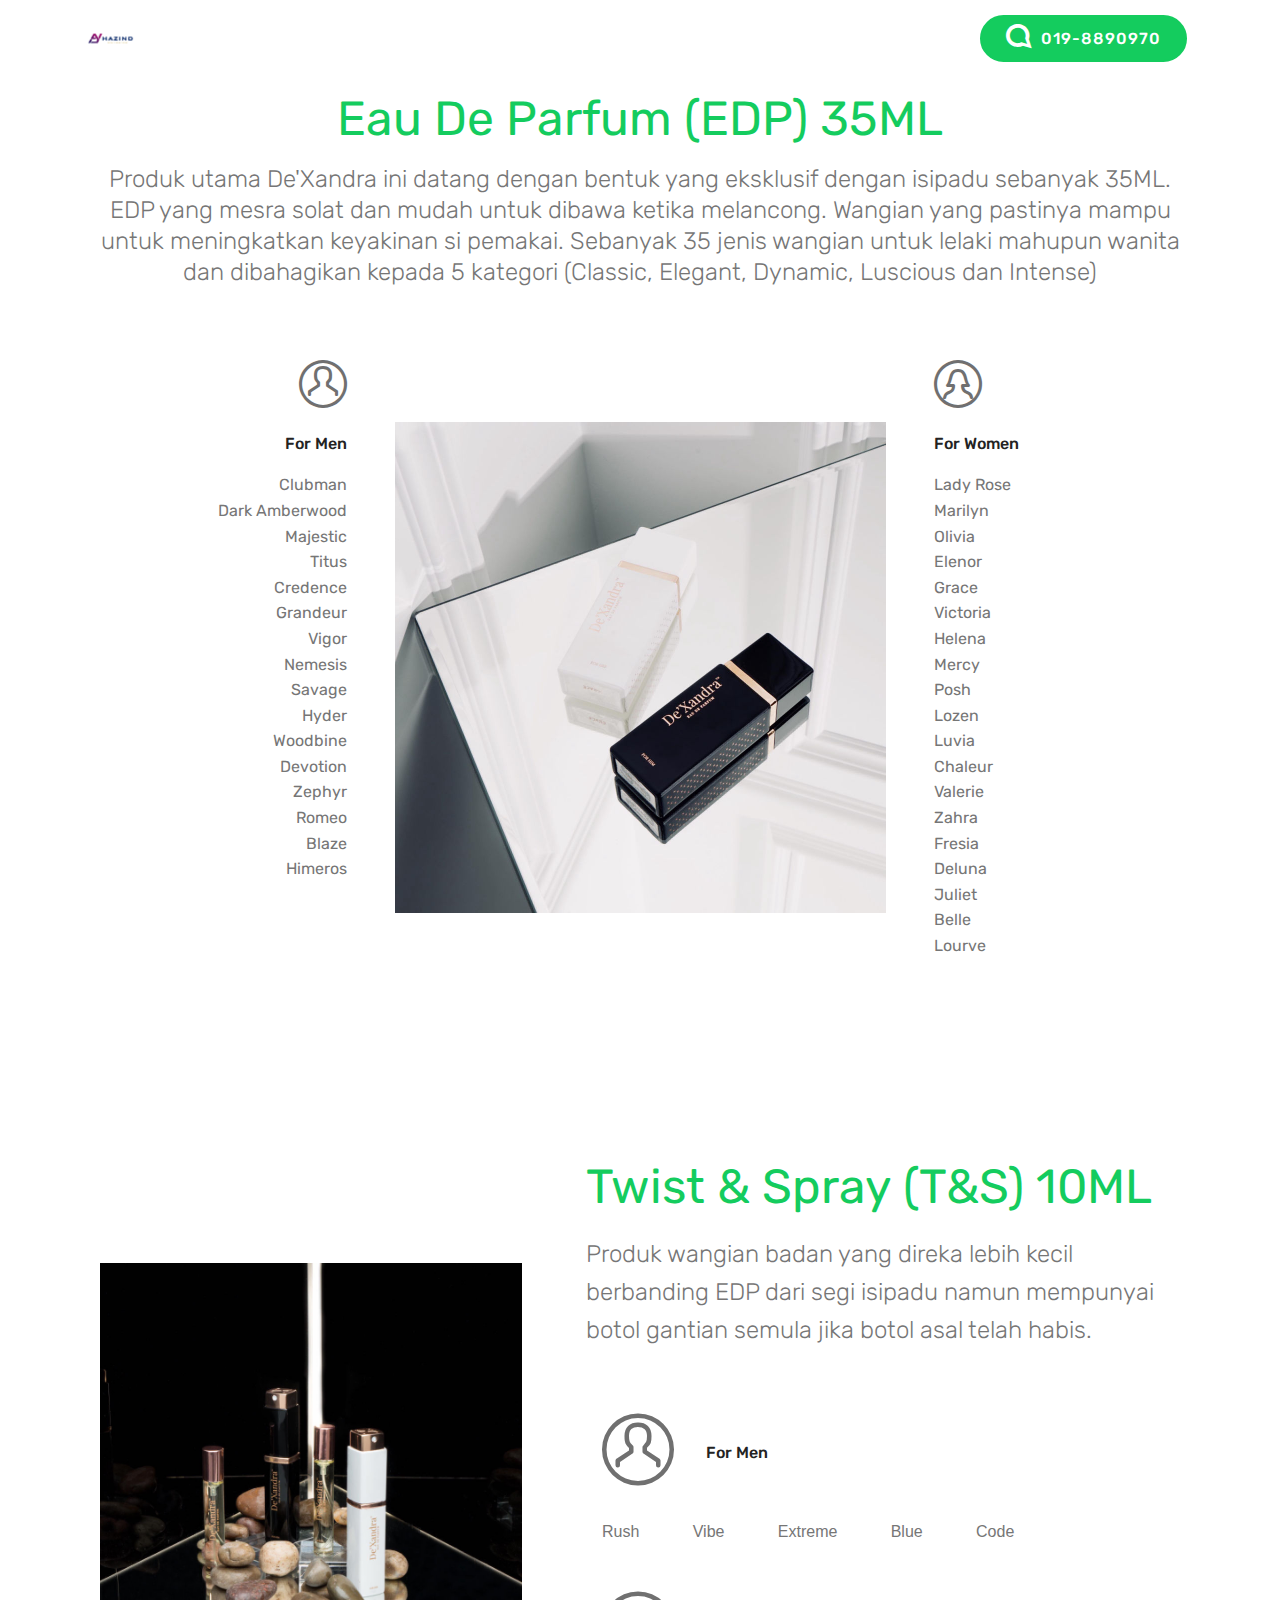
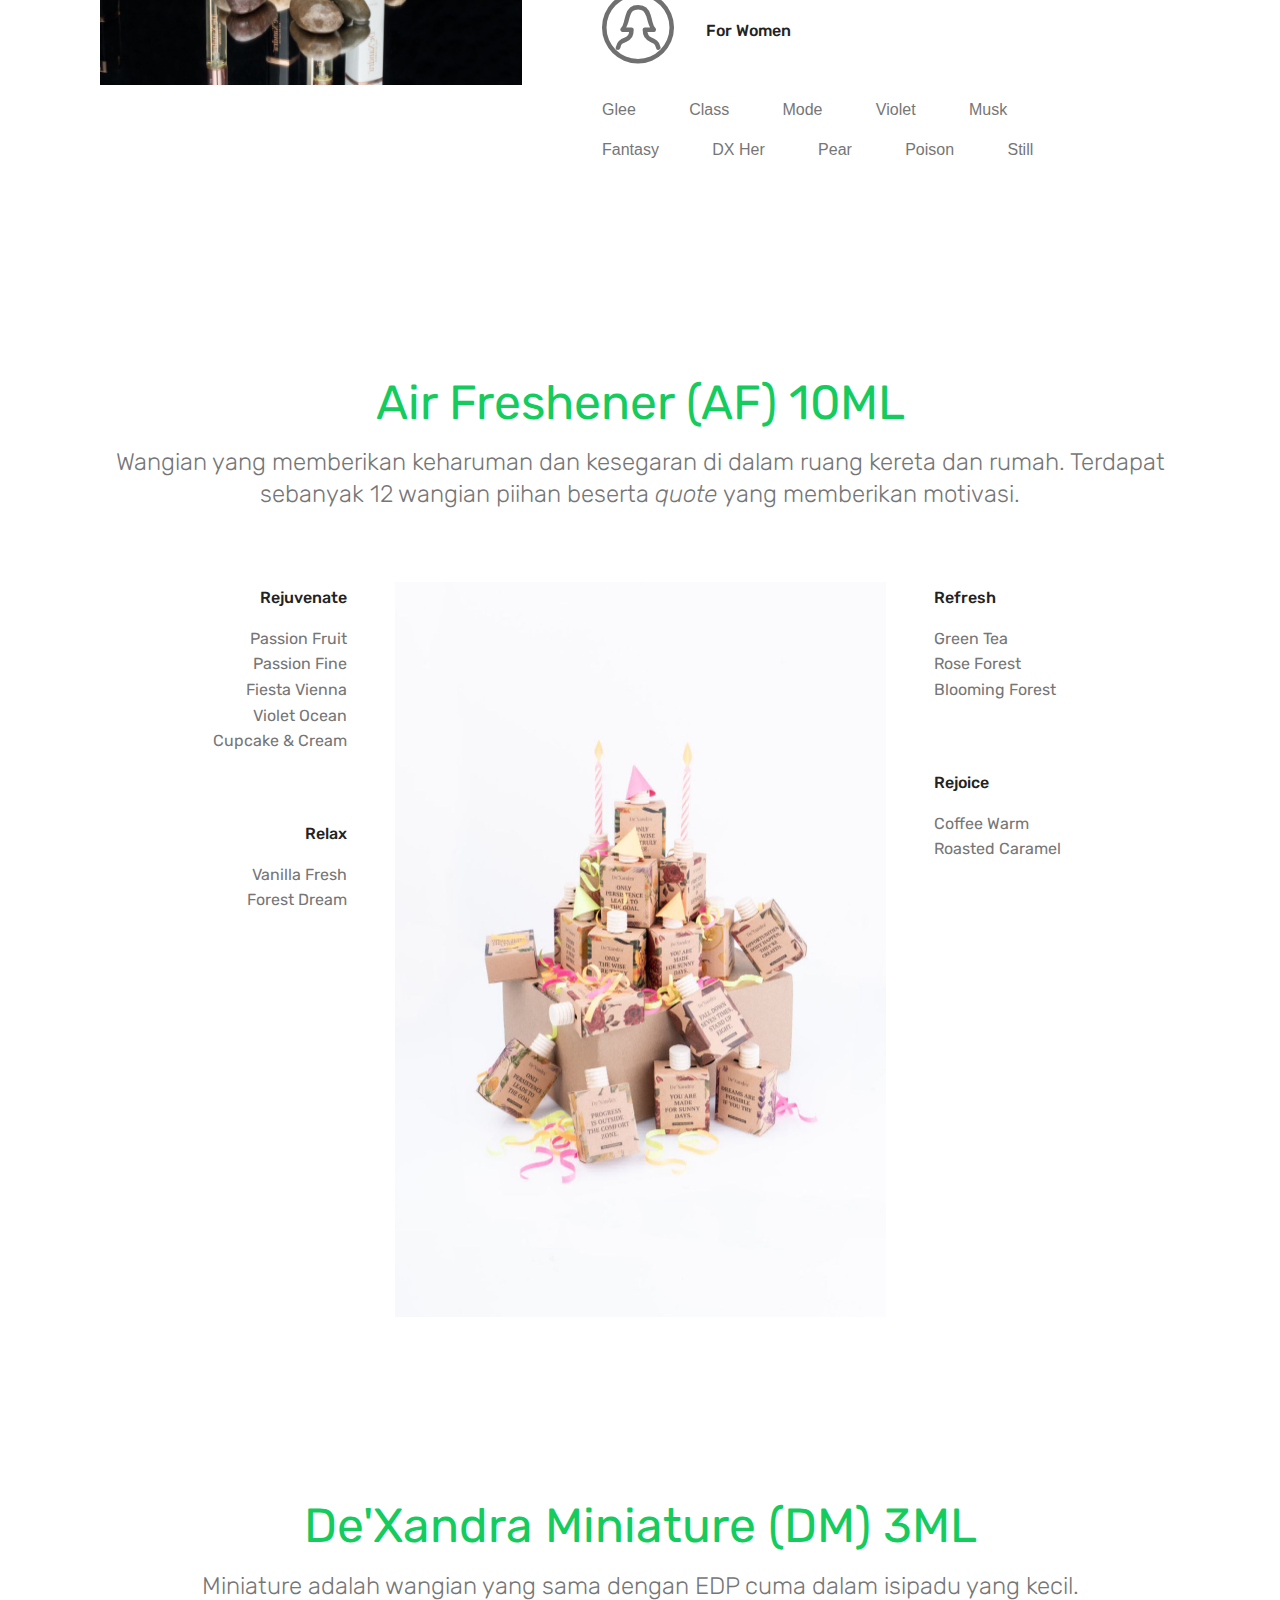
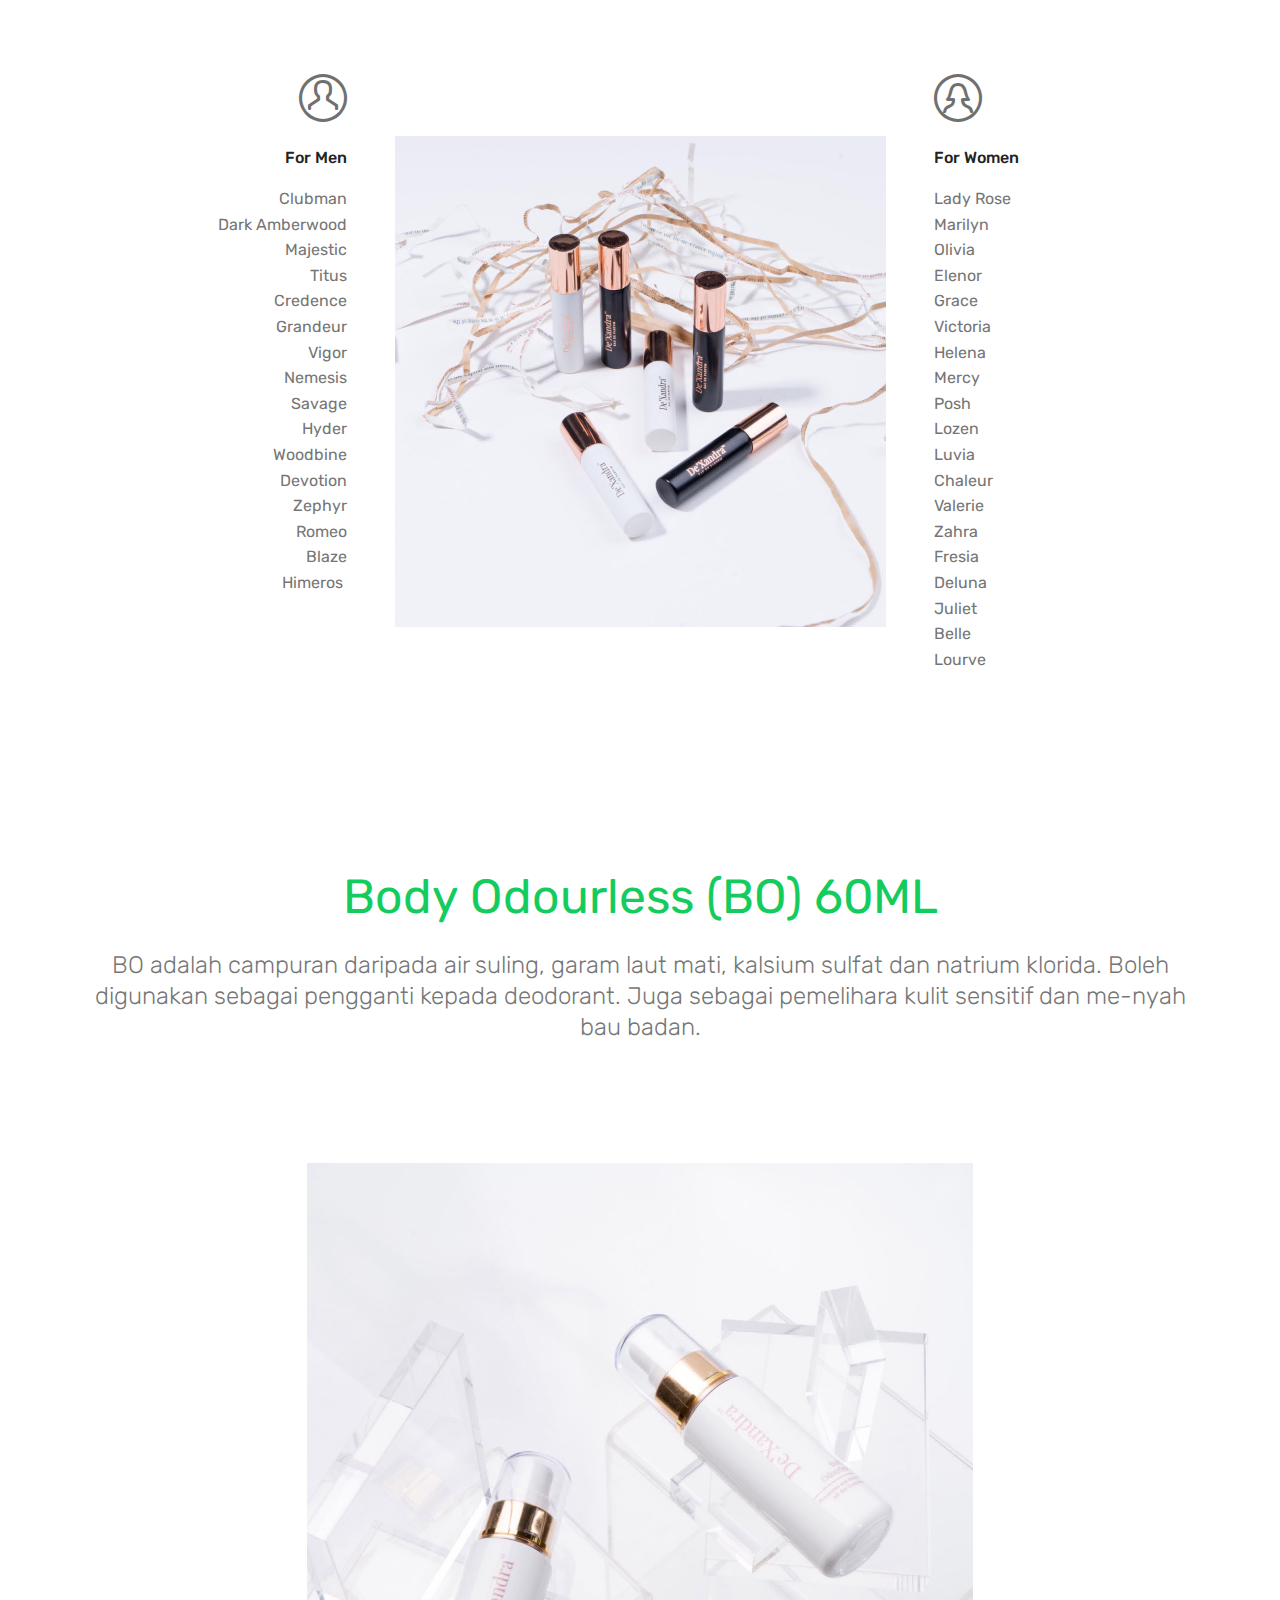
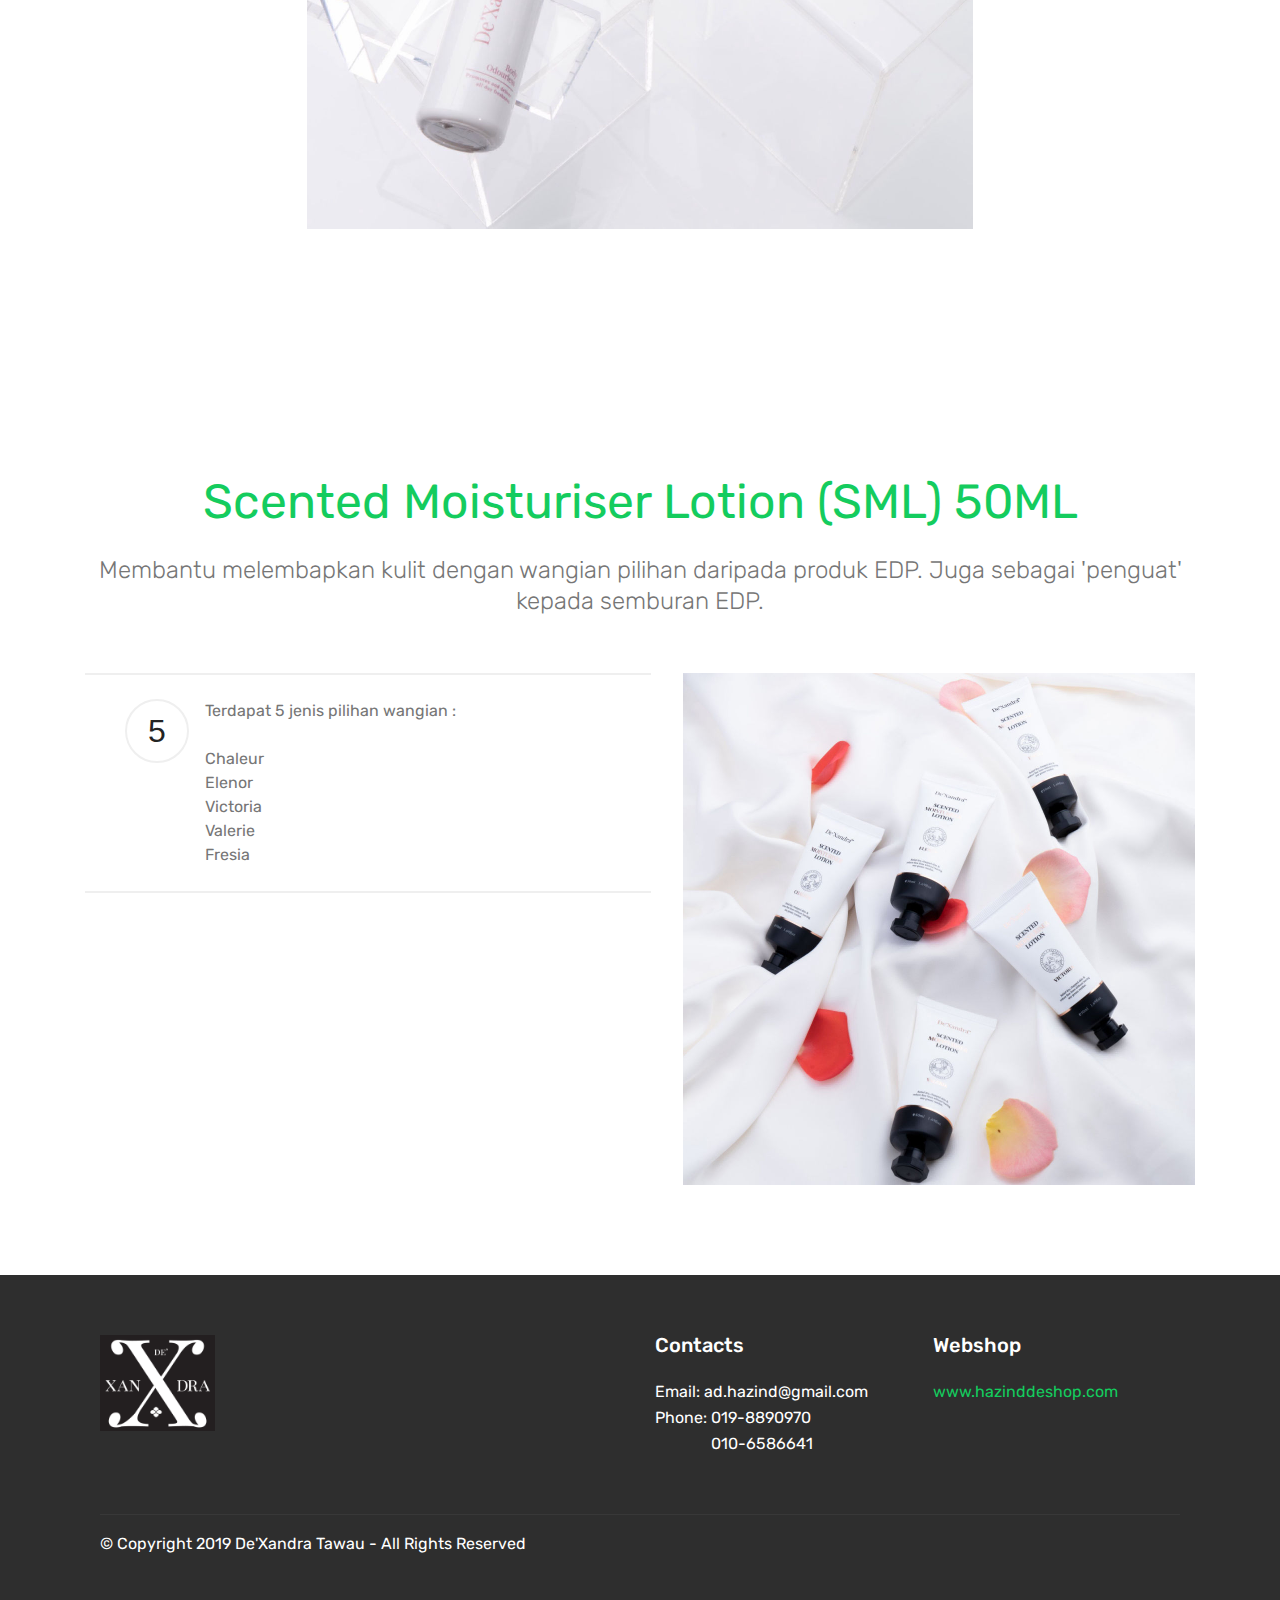
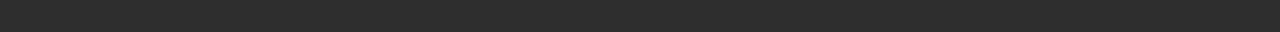
==== commit 28408028: "create github pages" ====
--- a/kenaliproduk.html
+++ b/kenaliproduk.html
@@ -6,7 +6,7 @@
   <meta http-equiv="X-UA-Compatible" content="IE=edge">
   <meta name="generator" content="Mobirise v4.10.7, mobirise.com">
   <meta name="viewport" content="width=device-width, initial-scale=1, minimum-scale=1">
-  <link rel="shortcut icon" href="assets/images/logo-hrich-final-122x122.png" type="image/x-icon">
+  <link rel="shortcut icon" href="assets/images/hazind-logo-final-124x124.png" type="image/x-icon">
   <meta name="description" content="Web Site Generator Description">
   
   <title>Produk</title>
@@ -42,7 +42,7 @@
             <div class="navbar-brand">
                 <span class="navbar-logo">
                     
-                        <a href="index.html"><img src="assets/images/logo-hrich-final-122x122.png" alt="" title="" style="height: 3.8rem;"></a>
+                        <a href="index.html"><img src="assets/images/hazind-logo-final-124x124.png" alt="" title="" style="height: 3.8rem;"></a>
                     
                 </span>
                 
@@ -57,7 +57,7 @@
     </nav>
 </section>
 
-<section class="engine"><a href="https://mobirise.info/t">free amp template</a></section><section class="features12 cid-rOG5N23fPe" id="features12-1k">
+<section class="engine"><a href="https://mobirise.info/x">css templates</a></section><section class="features12 cid-rOG5N23fPe" id="features12-1k">
     
     
 
